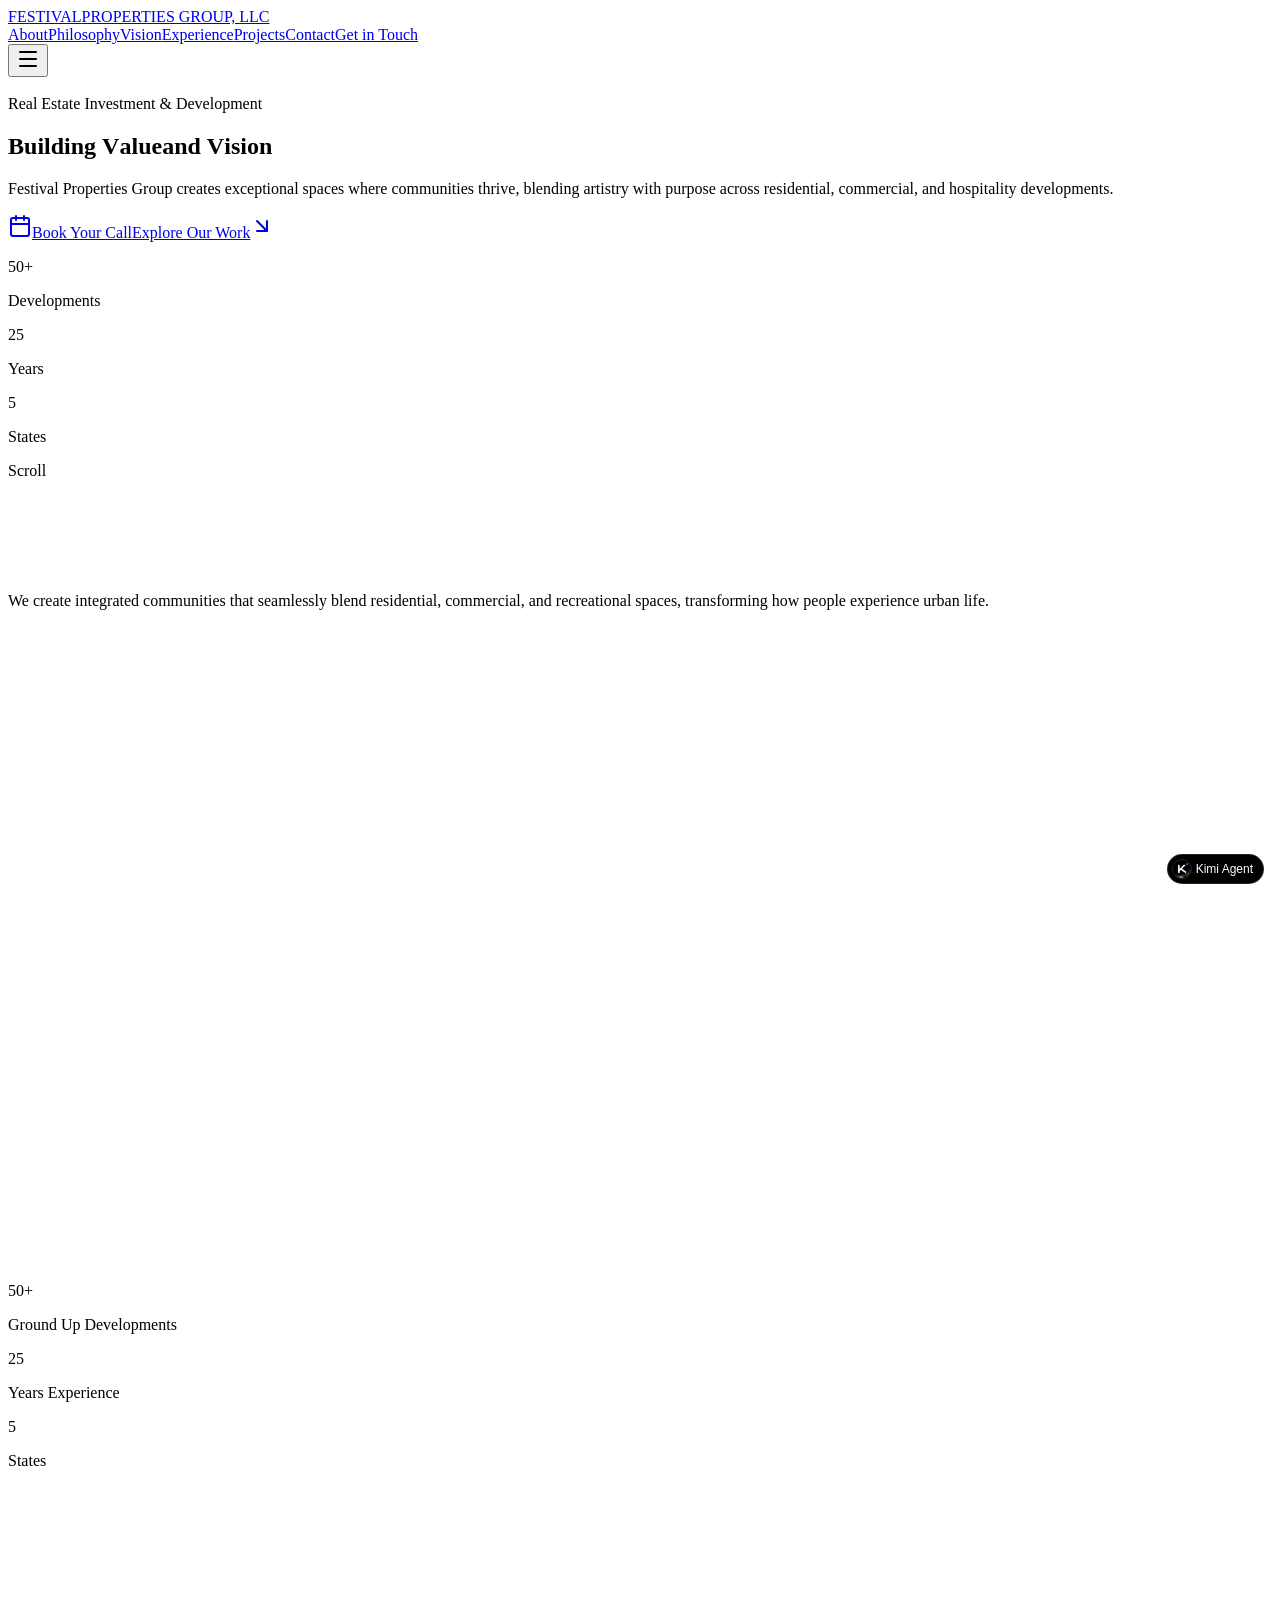
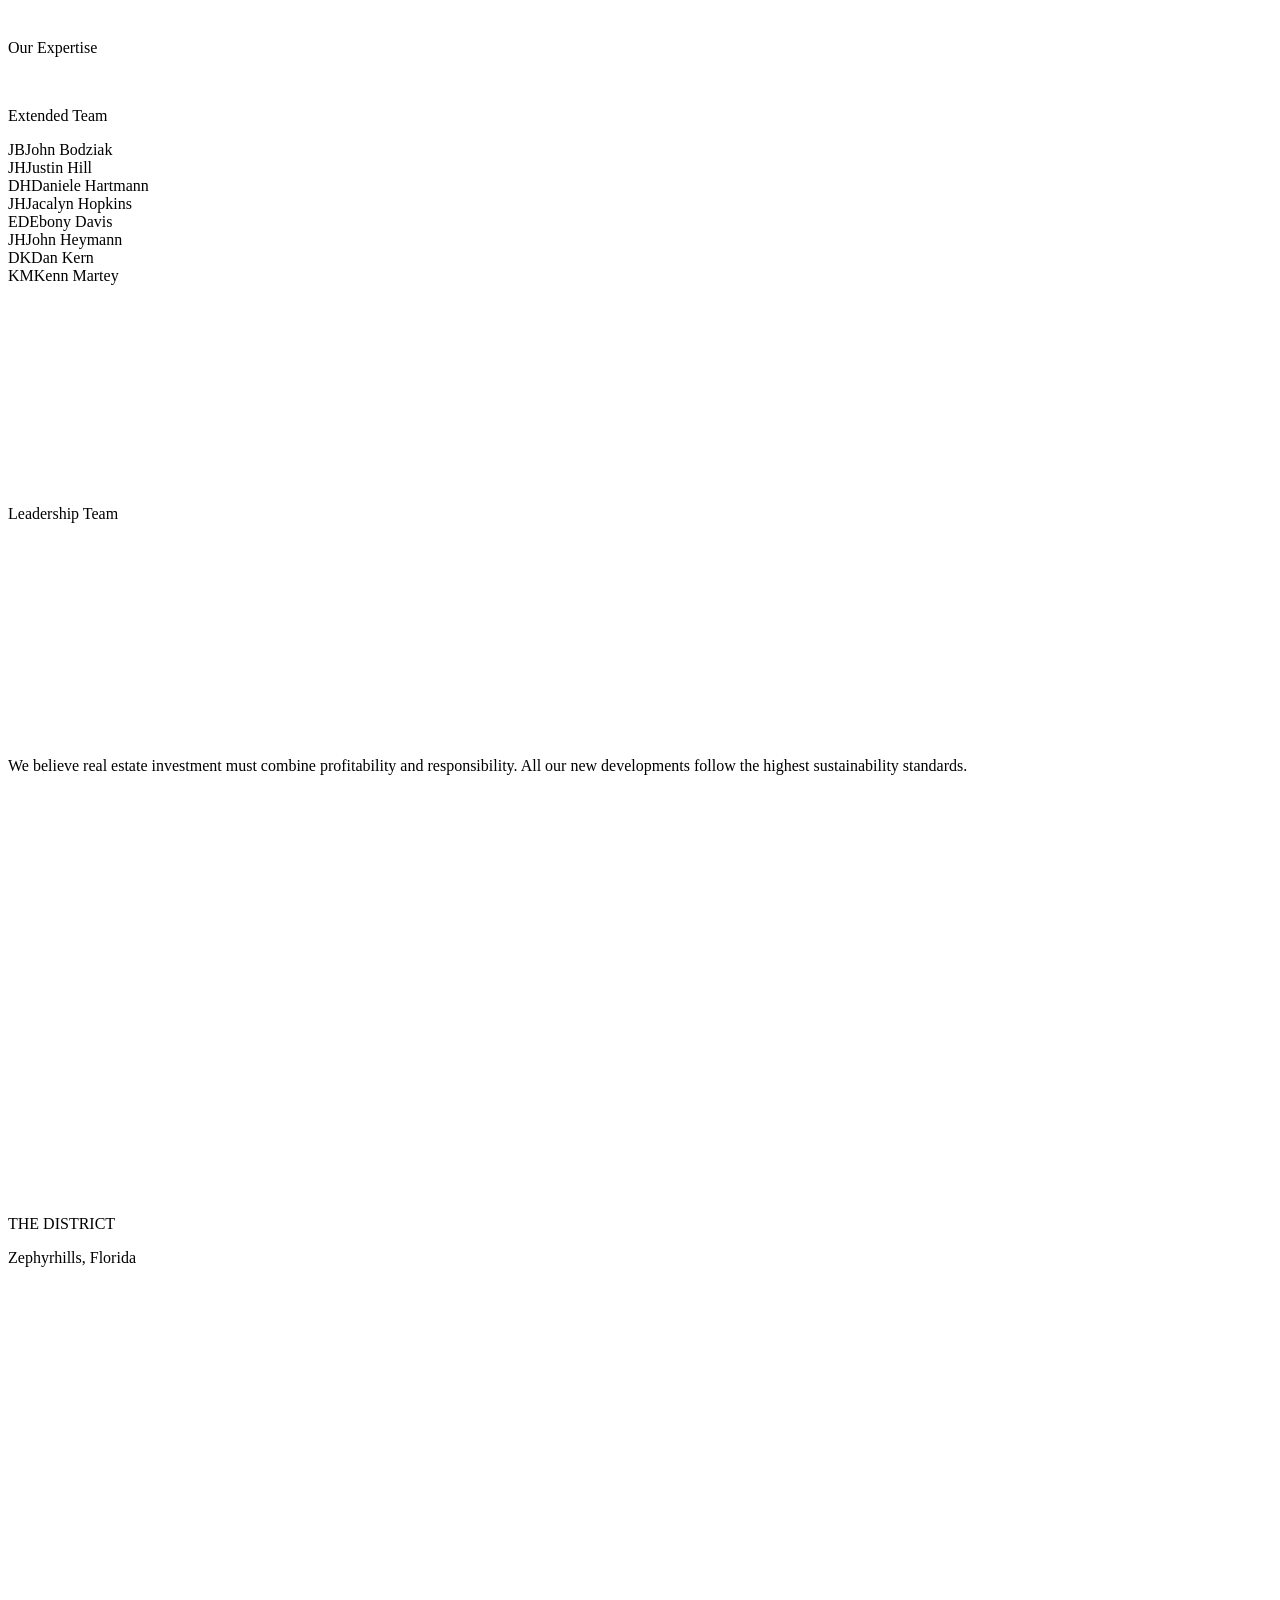
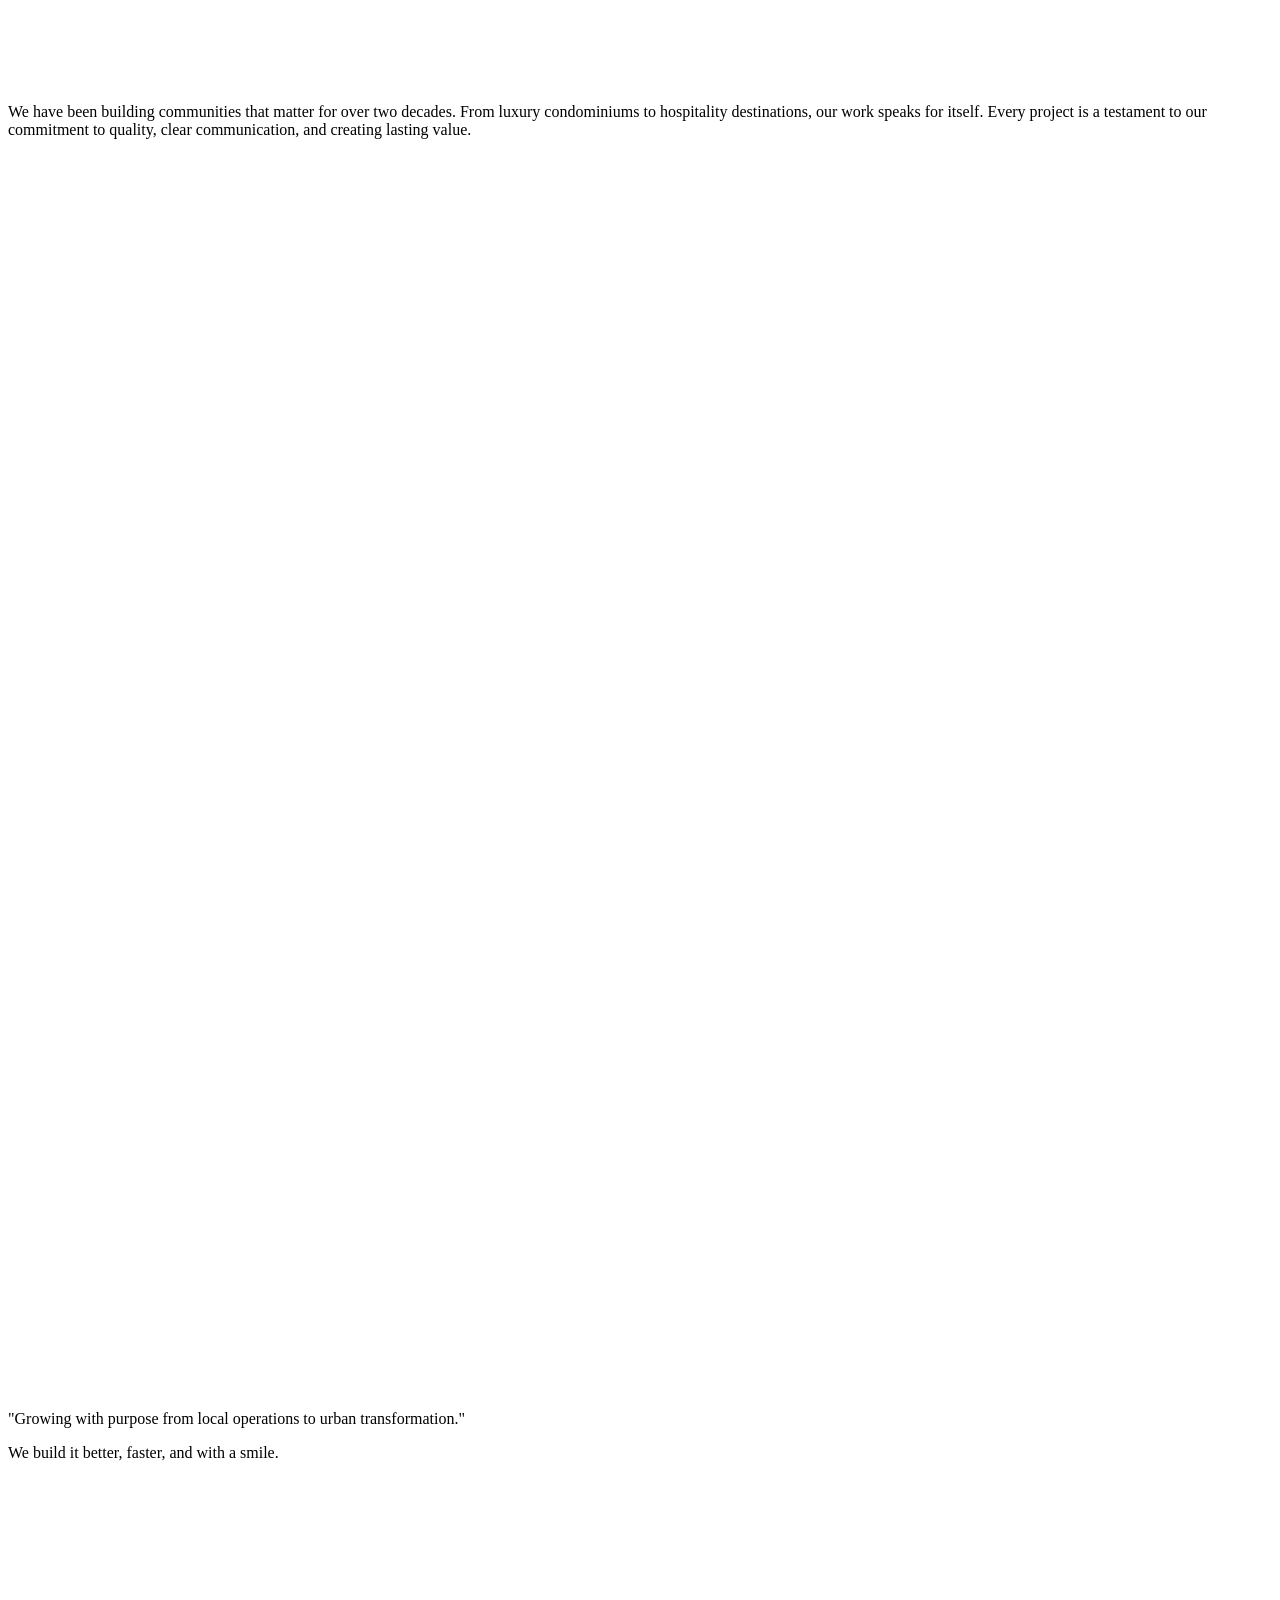
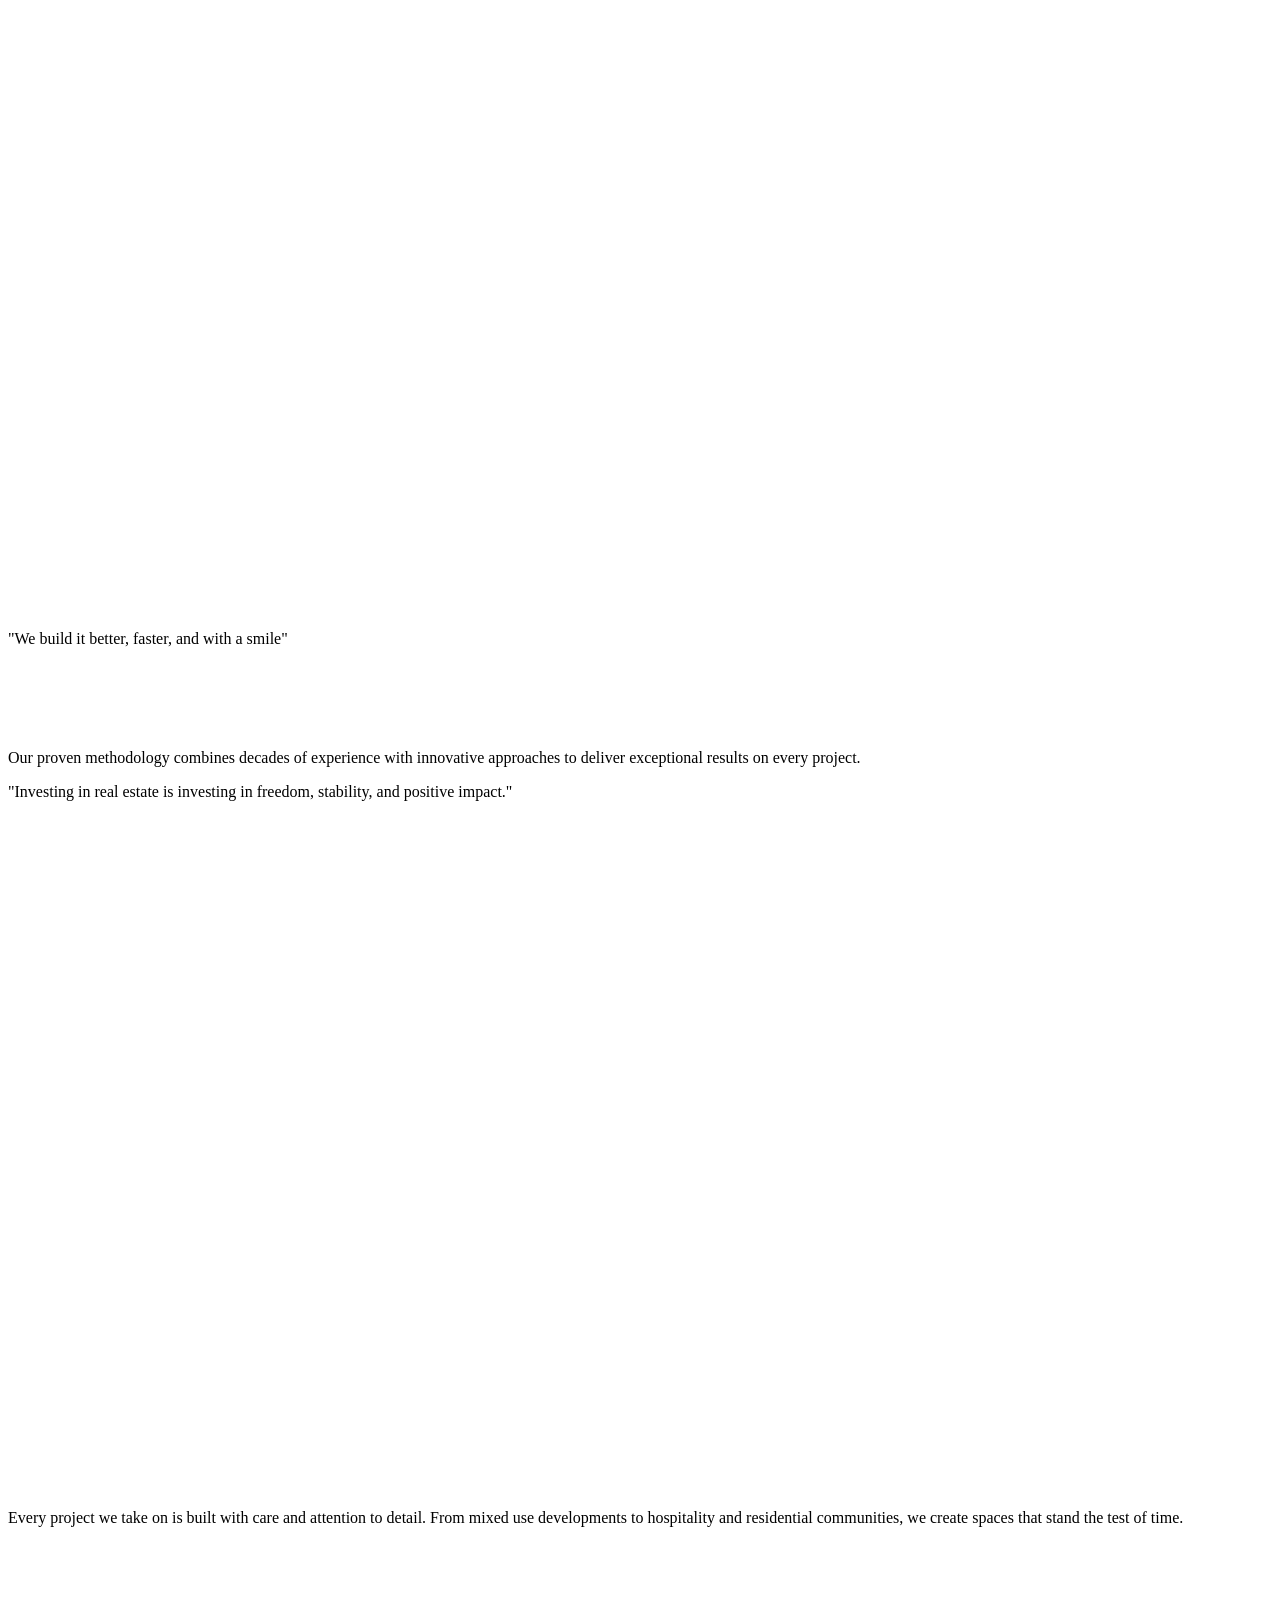
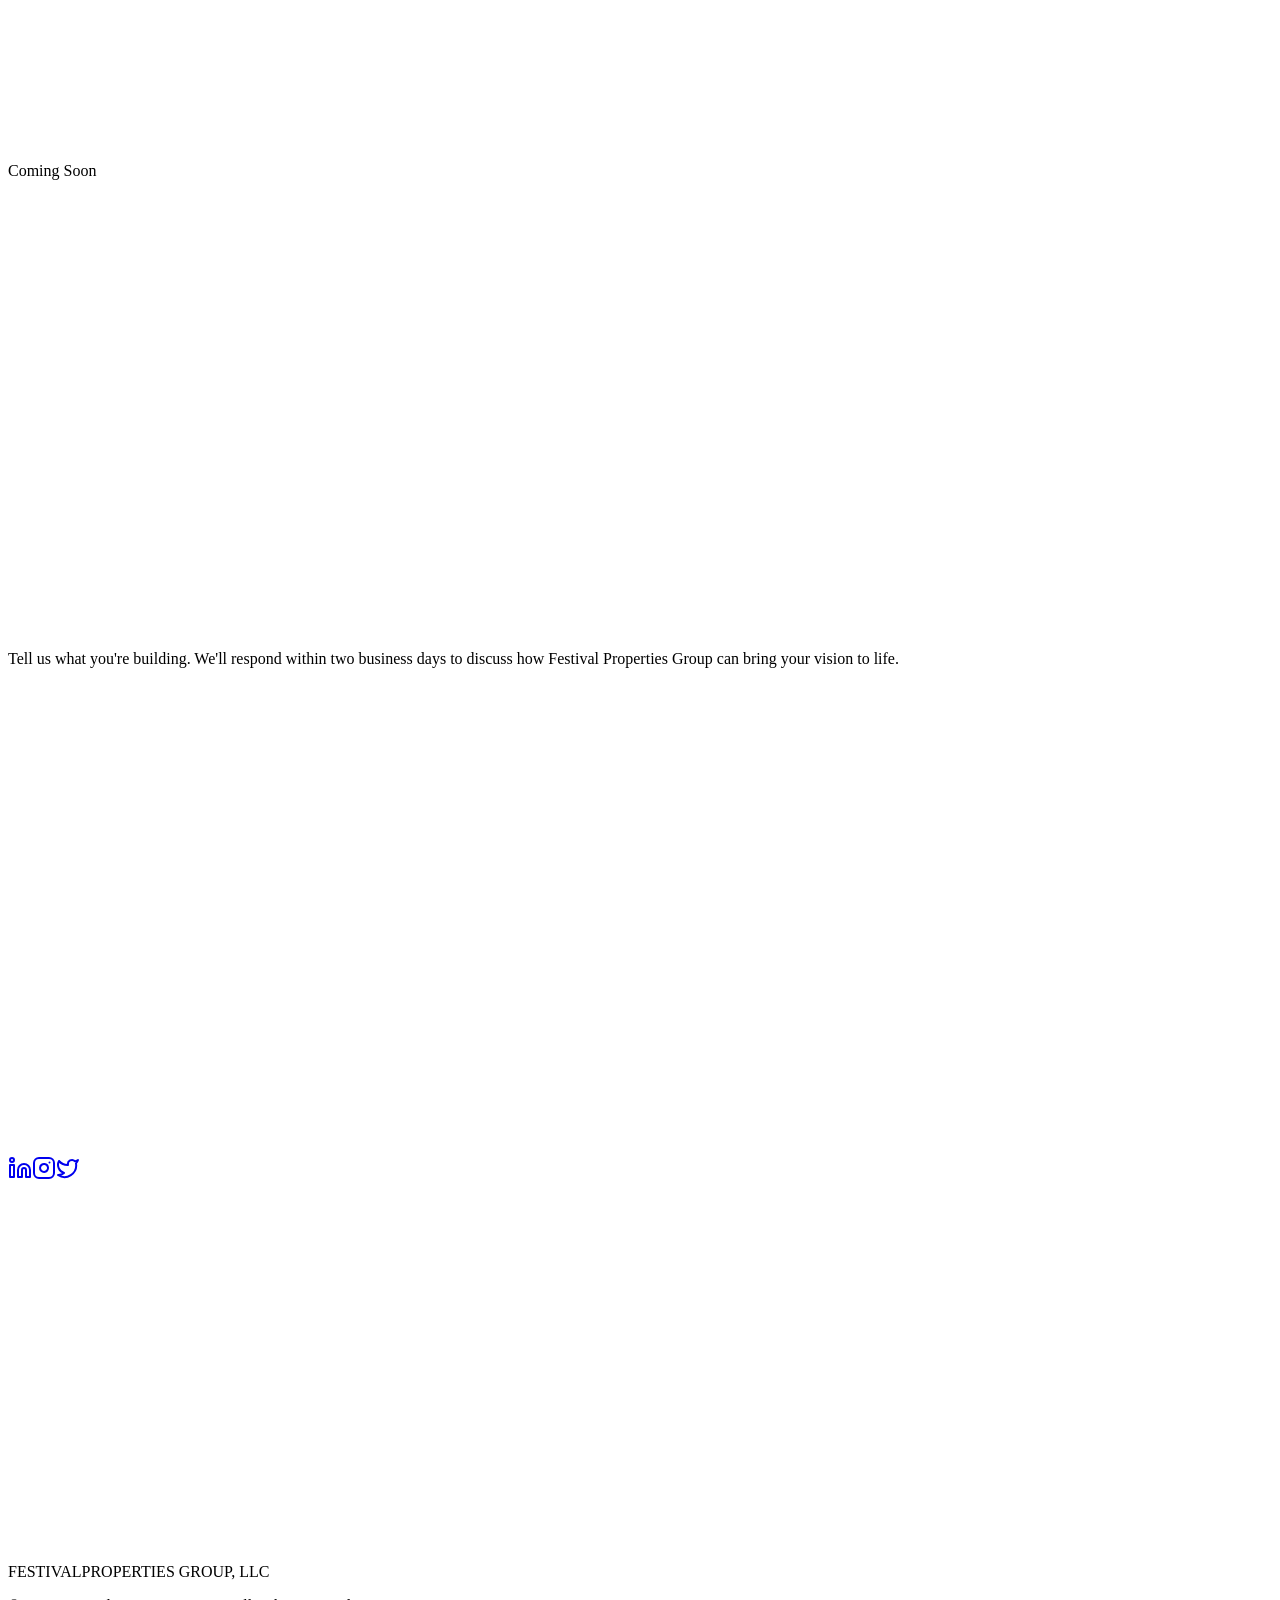
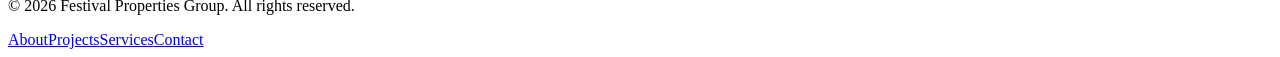
==== homepage.html @ bf55a3df "Add files via upload Homepage" ====
<!DOCTYPE html>
<html lang="en" style="scroll-behavior: smooth;"><head><meta http-equiv="Content-Type" content="text/html; charset=UTF-8">
<script>

// Import the functions you need from the SDKs you need
import { initializeApp } from "firebase/app";
import { getAnalytics } from "firebase/analytics";
// TODO: Add SDKs for Firebase products that you want to use
// https://firebase.google.com/docs/web/setup#available-libraries

// Your web app's Firebase configuration
// For Firebase JS SDK v7.20.0 and later, measurementId is optional
const firebaseConfig = {
  apiKey: "AIzaSyD0C307N8B1GkbIiDrPIkieNXEzSuPHZa4",
  authDomain: "festival-properties-group.firebaseapp.com",
  projectId: "festival-properties-group",
  storageBucket: "festival-properties-group.firebasestorage.app",
  messagingSenderId: "72308259096",
  appId: "1:72308259096:web:db45446fbe4d042f46c66d",
  measurementId: "G-PRVLP24DEF"
};

// Initialize Firebase
const app = initializeApp(firebaseConfig);
const analytics = getAnalytics(app);

</script>
<meta name="viewport" content="width=device-width, initial-scale=1.0">
<title>Festival Properties Group</title>
<script type="module" src="./homepage-files/index.js"></script>
<link rel="stylesheet" href="./homepage-files/index.css">
<script src="./homepage-files/sdk-seed.js" defer=""></script>
<script src="./homepage-files/preview-widgets.min.js" async=""></script>
    <style>
      .kimi-brand-container {
        position: fixed;
        bottom: 16px;
        right: 16px;
        display: flex;
        align-items: center;
        gap: 8px;
        z-index: 99999999;
        transition: opacity 0.3s ease;
      }

      .kimi-brand-close-icon {
        cursor: pointer;
        border-radius: 50%;
        width: 26px;
        height: 26px;
        background: rgba(69, 69, 69, 0.70);
        display: none;
        align-items: center;
        justify-content: center;
        border: 0.5px solid rgba(255, 255, 255, 0.15);
      }

      .kimi-brand-container:hover .kimi-brand-close-icon {
        display: flex;
      }

      .kimi-brand-link {
        background: #000;
        color: white;
        padding: 4px 6px 4px 4px;
        border-radius: 16px;
        font-family: Arial, sans-serif;
        font-size: 12px;
        line-height: 18px;
        cursor: pointer;
        display: flex;
        align-items: center;
        gap: 4px;
        border: 0.5px solid rgba(255, 255, 255, 0.15);
        text-decoration: none;
      }

      .kimi-brand-container:hover .kimi-brand-icon {
        width: 16px;
      }

      .kimi-brand-icon {
        width: 0;
        overflow: hidden;
        transition: width 0.3s ease;
        pointer-events: none;
      }

      .kimi-brand-avatar {
        width: 18px;
        height: 18px;
        border: 0.5px solid rgba(255, 255, 255, 0.15);
        border-radius: 50%;
      }
    </style>
  <meta id="nedeegdmhlnmboboahchfpkmdnnemapd"><meta id="dcngeagmmhegagicpcmpinaoklddcgon"></head>
  <body>
    <div id="root"><div code-path="src/App.tsx:34:5" class="relative"><div code-path="src/App.tsx:36:7" class="noise-overlay"></div><nav code-path="src/sections/Navigation.tsx:38:7" class="fixed top-0 left-0 right-0 z-[100] transition-all duration-500 bg-transparent py-6"><div code-path="src/sections/Navigation.tsx:45:9" class="px-[8vw] flex items-center justify-between"><a code-path="src/sections/Navigation.tsx:47:11" href="https://2cfznx4thvuum.ok.kimi.link/#" class="flex items-center gap-2 group"><div code-path="src/sections/Navigation.tsx:55:13" class="flex flex-col items-start"><span code-path="src/sections/Navigation.tsx:56:15" class="font-display text-[var(--cream)] text-lg tracking-wide group-hover:text-[var(--terracotta)] transition-colors">FESTIVAL</span><span code-path="src/sections/Navigation.tsx:59:15" class="font-body text-[10px] text-[var(--cream)]/60 tracking-[0.15em] group-hover:text-[var(--cream)]/80 transition-colors">PROPERTIES GROUP, LLC</span></div></a><div code-path="src/sections/Navigation.tsx:66:11" class="hidden lg:flex items-center gap-1"><a code-path="src/sections/Navigation.tsx:68:15" href="https://2cfznx4thvuum.ok.kimi.link/#about" class="px-4 py-2 font-body text-xs text-[var(--cream)]/70 hover:text-[var(--cream)] uppercase tracking-widest transition-colors">About</a><a code-path="src/sections/Navigation.tsx:68:15" href="https://2cfznx4thvuum.ok.kimi.link/#philosophy" class="px-4 py-2 font-body text-xs text-[var(--cream)]/70 hover:text-[var(--cream)] uppercase tracking-widest transition-colors">Philosophy</a><a code-path="src/sections/Navigation.tsx:68:15" href="https://2cfznx4thvuum.ok.kimi.link/#vision" class="px-4 py-2 font-body text-xs text-[var(--cream)]/70 hover:text-[var(--cream)] uppercase tracking-widest transition-colors">Vision</a><a code-path="src/sections/Navigation.tsx:68:15" href="https://2cfznx4thvuum.ok.kimi.link/#experience" class="px-4 py-2 font-body text-xs text-[var(--cream)]/70 hover:text-[var(--cream)] uppercase tracking-widest transition-colors">Experience</a><a code-path="src/sections/Navigation.tsx:68:15" href="https://2cfznx4thvuum.ok.kimi.link/#projects" class="px-4 py-2 font-body text-xs text-[var(--cream)]/70 hover:text-[var(--cream)] uppercase tracking-widest transition-colors">Projects</a><a code-path="src/sections/Navigation.tsx:68:15" href="https://2cfznx4thvuum.ok.kimi.link/#contact" class="px-4 py-2 font-body text-xs text-[var(--cream)]/70 hover:text-[var(--cream)] uppercase tracking-widest transition-colors">Contact</a><a code-path="src/sections/Navigation.tsx:77:13" href="https://2cfznx4thvuum.ok.kimi.link/#contact" class="ml-4 px-6 py-2.5 border border-[var(--terracotta)] text-[var(--terracotta)] font-body text-xs uppercase tracking-widest hover:bg-[var(--terracotta)] hover:text-[var(--cream)] transition-all">Get in Touch</a></div><button code-path="src/sections/Navigation.tsx:87:11" class="lg:hidden p-2 text-[var(--cream)]"><svg xmlns="http://www.w3.org/2000/svg" width="24" height="24" viewBox="0 0 24 24" fill="none" stroke="currentColor" stroke-width="2" stroke-linecap="round" stroke-linejoin="round" class="lucide lucide-menu w-6 h-6" aria-hidden="true" code-path="src/sections/Navigation.tsx:91:61"><path d="M4 5h16"></path><path d="M4 12h16"></path><path d="M4 19h16"></path></svg></button></div></nav><div code-path="src/sections/Navigation.tsx:97:7" class="fixed inset-0 z-[99] bg-[var(--ink)] transition-all duration-500 lg:hidden opacity-0 invisible"><div code-path="src/sections/Navigation.tsx:102:9" class="flex flex-col items-center justify-center h-full gap-8"><a code-path="src/sections/Navigation.tsx:104:13" href="https://2cfznx4thvuum.ok.kimi.link/#about" class="font-display text-3xl text-[var(--cream)] hover:text-[var(--terracotta)] transition-colors" style="transition-delay: 0ms; transform: translateY(20px); opacity: 0;">About</a><a code-path="src/sections/Navigation.tsx:104:13" href="https://2cfznx4thvuum.ok.kimi.link/#philosophy" class="font-display text-3xl text-[var(--cream)] hover:text-[var(--terracotta)] transition-colors" style="transition-delay: 0ms; transform: translateY(20px); opacity: 0;">Philosophy</a><a code-path="src/sections/Navigation.tsx:104:13" href="https://2cfznx4thvuum.ok.kimi.link/#vision" class="font-display text-3xl text-[var(--cream)] hover:text-[var(--terracotta)] transition-colors" style="transition-delay: 0ms; transform: translateY(20px); opacity: 0;">Vision</a><a code-path="src/sections/Navigation.tsx:104:13" href="https://2cfznx4thvuum.ok.kimi.link/#experience" class="font-display text-3xl text-[var(--cream)] hover:text-[var(--terracotta)] transition-colors" style="transition-delay: 0ms; transform: translateY(20px); opacity: 0;">Experience</a><a code-path="src/sections/Navigation.tsx:104:13" href="https://2cfznx4thvuum.ok.kimi.link/#projects" class="font-display text-3xl text-[var(--cream)] hover:text-[var(--terracotta)] transition-colors" style="transition-delay: 0ms; transform: translateY(20px); opacity: 0;">Projects</a><a code-path="src/sections/Navigation.tsx:104:13" href="https://2cfznx4thvuum.ok.kimi.link/#contact" class="font-display text-3xl text-[var(--cream)] hover:text-[var(--terracotta)] transition-colors" style="transition-delay: 0ms; transform: translateY(20px); opacity: 0;">Contact</a><a code-path="src/sections/Navigation.tsx:118:11" href="https://2cfznx4thvuum.ok.kimi.link/#contact" class="mt-4 px-8 py-3 border border-[var(--terracotta)] text-[var(--terracotta)] font-body text-sm uppercase tracking-widest" style="transition-delay: 0ms; transform: translateY(20px); opacity: 0;">Get in Touch</a></div></div><main code-path="src/App.tsx:42:7" class="relative"><section code-path="src/sections/Hero.tsx:91:5" class="relative w-full min-h-screen bg-[var(--ink)] overflow-hidden flex items-center"><div code-path="src/sections/Hero.tsx:96:7" class="absolute inset-0 artistic-grid"></div><div code-path="src/sections/Hero.tsx:99:7" class="absolute inset-0 pointer-events-none"><div code-path="src/sections/Hero.tsx:101:9" class="deco-circle absolute top-20 right-[15%] w-64 h-64 rounded-full border border-[var(--terracotta)]/20" style="translate: none; rotate: none; scale: none; opacity: 1; transform: translate(0px, 0px);"></div><div code-path="src/sections/Hero.tsx:102:9" class="deco-circle absolute top-28 right-[18%] w-48 h-48 rounded-full border border-[var(--gold)]/10" style="translate: none; rotate: none; scale: none; opacity: 1; transform: translate(0px, 0px);"></div><div code-path="src/sections/Hero.tsx:105:9" class="deco-line absolute top-1/3 left-0 w-[30%] h-[1px] bg-gradient-to-r from-[var(--terracotta)]/50 to-transparent origin-left" style="translate: none; rotate: none; scale: none; transform: translate(0px, 0px);"></div><div code-path="src/sections/Hero.tsx:106:9" class="deco-line absolute bottom-1/4 right-0 w-[25%] h-[1px] bg-gradient-to-l from-[var(--gold)]/40 to-transparent origin-right" style="translate: none; rotate: none; scale: none; transform: translate(0px, 0px);"></div><div code-path="src/sections/Hero.tsx:109:9" class="deco-circle absolute top-[40%] left-[10%] w-2 h-2 rounded-full bg-[var(--terracotta)]" style="translate: none; rotate: none; scale: none; opacity: 1; transform: translate(0px, 0px);"></div><div code-path="src/sections/Hero.tsx:110:9" class="deco-circle absolute bottom-[30%] right-[20%] w-3 h-3 rounded-full bg-[var(--gold)]" style="translate: none; rotate: none; scale: none; opacity: 1; transform: translate(0px, 0px);"></div><div code-path="src/sections/Hero.tsx:111:9" class="deco-circle absolute top-[60%] right-[8%] w-1.5 h-1.5 rounded-full bg-[var(--sage)]" style="translate: none; rotate: none; scale: none; opacity: 1; transform: translate(0px, 0px);"></div></div><div code-path="src/sections/Hero.tsx:115:7" class="relative z-10 w-full px-[8vw] py-32"><div code-path="src/sections/Hero.tsx:116:9" class="max-w-5xl"><div code-path="src/sections/Hero.tsx:118:11" class="artistic-badge mb-12"><span code-path="src/sections/Hero.tsx:119:13" class="w-1.5 h-1.5 rounded-full bg-[var(--terracotta)] animate-pulse"></span>Real Estate Investment &amp; Development</div><h1 code-path="src/sections/Hero.tsx:124:11" class="mb-8" style="perspective: 1000px;"><span code-path="src/sections/Hero.tsx:125:13" class="artistic-title text-[var(--cream)] block mb-2"><span code-path="src/sections/Hero.tsx:127:17" class="char inline-block" style="display: inline-block; translate: none; rotate: none; scale: none; opacity: 1; transform: translate(0px, 0px);">B</span><span code-path="src/sections/Hero.tsx:127:17" class="char inline-block" style="display: inline-block; translate: none; rotate: none; scale: none; opacity: 1; transform: translate(0px, 0px);">u</span><span code-path="src/sections/Hero.tsx:127:17" class="char inline-block" style="display: inline-block; translate: none; rotate: none; scale: none; opacity: 1; transform: translate(0px, 0px);">i</span><span code-path="src/sections/Hero.tsx:127:17" class="char inline-block" style="display: inline-block; translate: none; rotate: none; scale: none; opacity: 1; transform: translate(0px, 0px);">l</span><span code-path="src/sections/Hero.tsx:127:17" class="char inline-block" style="display: inline-block; translate: none; rotate: none; scale: none; opacity: 1; transform: translate(0px, 0px);">d</span><span code-path="src/sections/Hero.tsx:127:17" class="char inline-block" style="display: inline-block; translate: none; rotate: none; scale: none; opacity: 1; transform: translate(0px, 0px);">i</span><span code-path="src/sections/Hero.tsx:127:17" class="char inline-block" style="display: inline-block; translate: none; rotate: none; scale: none; opacity: 1; transform: translate(0px, 0px);">n</span><span code-path="src/sections/Hero.tsx:127:17" class="char inline-block" style="display: inline-block; translate: none; rotate: none; scale: none; opacity: 1; transform: translate(0px, 0px);">g</span><span code-path="src/sections/Hero.tsx:127:17" class="char inline-block" style="display: inline; translate: none; rotate: none; scale: none; opacity: 1; transform: translate(0px, 0px);">&nbsp;</span><span code-path="src/sections/Hero.tsx:127:17" class="char inline-block" style="display: inline-block; translate: none; rotate: none; scale: none; opacity: 1; transform: translate(0px, 0px);">V</span><span code-path="src/sections/Hero.tsx:127:17" class="char inline-block" style="display: inline-block; translate: none; rotate: none; scale: none; opacity: 1; transform: translate(0px, 0px);">a</span><span code-path="src/sections/Hero.tsx:127:17" class="char inline-block" style="display: inline-block; translate: none; rotate: none; scale: none; opacity: 1; transform: translate(0px, 0px);">l</span><span code-path="src/sections/Hero.tsx:127:17" class="char inline-block" style="display: inline-block; translate: none; rotate: none; scale: none; opacity: 1; transform: translate(0px, 0px);">u</span><span code-path="src/sections/Hero.tsx:127:17" class="char inline-block" style="display: inline-block; translate: none; rotate: none; scale: none; opacity: 1; transform: translate(0px, 0px);">e</span></span><span code-path="src/sections/Hero.tsx:132:13" class="artistic-title text-gradient block"><span code-path="src/sections/Hero.tsx:134:17" class="char inline-block" style="display: inline-block; translate: none; rotate: none; scale: none; opacity: 1; transform: translate(0px, 0px);">a</span><span code-path="src/sections/Hero.tsx:134:17" class="char inline-block" style="display: inline-block; translate: none; rotate: none; scale: none; opacity: 1; transform: translate(0px, 0px);">n</span><span code-path="src/sections/Hero.tsx:134:17" class="char inline-block" style="display: inline-block; translate: none; rotate: none; scale: none; opacity: 1; transform: translate(0px, 0px);">d</span><span code-path="src/sections/Hero.tsx:134:17" class="char inline-block" style="display: inline; translate: none; rotate: none; scale: none; opacity: 1; transform: translate(0px, 0px);">&nbsp;</span><span code-path="src/sections/Hero.tsx:134:17" class="char inline-block" style="display: inline-block; translate: none; rotate: none; scale: none; opacity: 1; transform: translate(0px, 0px);">V</span><span code-path="src/sections/Hero.tsx:134:17" class="char inline-block" style="display: inline-block; translate: none; rotate: none; scale: none; opacity: 1; transform: translate(0px, 0px);">i</span><span code-path="src/sections/Hero.tsx:134:17" class="char inline-block" style="display: inline-block; translate: none; rotate: none; scale: none; opacity: 1; transform: translate(0px, 0px);">s</span><span code-path="src/sections/Hero.tsx:134:17" class="char inline-block" style="display: inline-block; translate: none; rotate: none; scale: none; opacity: 1; transform: translate(0px, 0px);">i</span><span code-path="src/sections/Hero.tsx:134:17" class="char inline-block" style="display: inline-block; translate: none; rotate: none; scale: none; opacity: 1; transform: translate(0px, 0px);">o</span><span code-path="src/sections/Hero.tsx:134:17" class="char inline-block" style="display: inline-block; translate: none; rotate: none; scale: none; opacity: 1; transform: translate(0px, 0px);">n</span></span></h1><p code-path="src/sections/Hero.tsx:142:11" class="font-body text-[var(--cream)]/70 text-lg md:text-xl max-w-xl leading-relaxed mb-12" style="translate: none; rotate: none; scale: none; opacity: 1; transform: translate(0px, 0px);">Festival Properties Group creates exceptional spaces where communities thrive, blending artistry with purpose across residential, commercial, and hospitality developments.</p><div code-path="src/sections/Hero.tsx:152:11" class="flex flex-wrap items-center gap-6"><a code-path="src/sections/Hero.tsx:153:13" href="https://calendar.app.google/RhA1f2jJzNL6pux87" target="_blank" rel="noopener noreferrer" class="btn-artistic group"><span code-path="src/sections/Hero.tsx:159:15" class="flex items-center gap-3"><svg xmlns="http://www.w3.org/2000/svg" width="24" height="24" viewBox="0 0 24 24" fill="none" stroke="currentColor" stroke-width="2" stroke-linecap="round" stroke-linejoin="round" class="lucide lucide-calendar w-4 h-4" aria-hidden="true" code-path="src/sections/Hero.tsx:160:17"><path d="M8 2v4"></path><path d="M16 2v4"></path><rect width="18" height="18" x="3" y="4" rx="2"></rect><path d="M3 10h18"></path></svg>Book Your Call</span></a><a code-path="src/sections/Hero.tsx:164:13" href="https://2cfznx4thvuum.ok.kimi.link/#philosophy" class="text-[var(--cream)]/60 text-sm tracking-widest uppercase hover:text-[var(--terracotta)] transition-colors flex items-center gap-2 group">Explore Our Work<svg xmlns="http://www.w3.org/2000/svg" width="24" height="24" viewBox="0 0 24 24" fill="none" stroke="currentColor" stroke-width="2" stroke-linecap="round" stroke-linejoin="round" class="lucide lucide-arrow-down-right w-4 h-4 group-hover:translate-x-1 group-hover:translate-y-1 transition-transform" aria-hidden="true" code-path="src/sections/Hero.tsx:166:15"><path d="m7 7 10 10"></path><path d="M17 7v10H7"></path></svg></a></div></div><div code-path="src/sections/Hero.tsx:172:9" class="absolute right-[8vw] top-1/2 -translate-y-1/2 hidden lg:block"><div code-path="src/sections/Hero.tsx:173:11" class="space-y-8"><div code-path="src/sections/Hero.tsx:179:15" class="text-right"><p code-path="src/sections/Hero.tsx:180:17" class="font-display text-4xl text-[var(--terracotta)]">50+</p><p code-path="src/sections/Hero.tsx:181:17" class="font-body text-xs text-[var(--cream)]/40 tracking-widest uppercase">Developments</p></div><div code-path="src/sections/Hero.tsx:179:15" class="text-right"><p code-path="src/sections/Hero.tsx:180:17" class="font-display text-4xl text-[var(--terracotta)]">25</p><p code-path="src/sections/Hero.tsx:181:17" class="font-body text-xs text-[var(--cream)]/40 tracking-widest uppercase">Years</p></div><div code-path="src/sections/Hero.tsx:179:15" class="text-right"><p code-path="src/sections/Hero.tsx:180:17" class="font-display text-4xl text-[var(--terracotta)]">5</p><p code-path="src/sections/Hero.tsx:181:17" class="font-body text-xs text-[var(--cream)]/40 tracking-widest uppercase">States</p></div></div></div></div><div code-path="src/sections/Hero.tsx:189:7" class="absolute bottom-12 left-1/2 -translate-x-1/2 flex flex-col items-center gap-4"><span code-path="src/sections/Hero.tsx:190:9" class="text-[var(--cream)]/30 text-xs tracking-[0.3em] uppercase">Scroll</span><div code-path="src/sections/Hero.tsx:191:9" class="w-[1px] h-16 bg-gradient-to-b from-[var(--terracotta)] to-transparent"></div></div></section><section code-path="src/sections/LiveWorkPlay.tsx:112:5" id="philosophy" class="relative w-full min-h-screen bg-[var(--ink)] py-32 overflow-hidden"><div code-path="src/sections/LiveWorkPlay.tsx:118:7" class="absolute inset-0 artistic-grid"></div><div code-path="src/sections/LiveWorkPlay.tsx:121:7" class="absolute -left-32 top-1/4 w-64 h-64 rounded-full border border-[var(--terracotta)]/10"></div><div code-path="src/sections/LiveWorkPlay.tsx:123:7" class="relative z-10 px-[8vw]"><div code-path="src/sections/LiveWorkPlay.tsx:125:9" class="mb-20"><div code-path="src/sections/LiveWorkPlay.tsx:126:11" class="artistic-badge mb-8" style="translate: none; rotate: none; scale: none; opacity: 0; transform: translate(0px, 20px);"><span code-path="src/sections/LiveWorkPlay.tsx:127:13" class="w-1.5 h-1.5 rounded-full bg-[var(--terracotta)]"></span>Our Philosophy</div><div code-path="src/sections/LiveWorkPlay.tsx:131:11" class="flex flex-col lg:flex-row lg:items-end lg:justify-between gap-8"><h2 code-path="src/sections/LiveWorkPlay.tsx:132:13" class="artistic-title text-[var(--cream)]" style="translate: none; rotate: none; scale: none; opacity: 0; transform: translate(0px, 60px);">Where People<br code-path="src/sections/LiveWorkPlay.tsx:133:27"><span code-path="src/sections/LiveWorkPlay.tsx:134:15" class="text-gradient">Live, Work and Play</span></h2><p code-path="src/sections/LiveWorkPlay.tsx:137:13" class="font-body text-[var(--cream)]/60 max-w-md leading-relaxed lg:text-right">We create integrated communities that seamlessly blend residential, commercial, and recreational spaces, transforming how people experience urban life.</p></div></div><div code-path="src/sections/LiveWorkPlay.tsx:145:9" class="grid lg:grid-cols-2 gap-16 items-center"><div code-path="src/sections/LiveWorkPlay.tsx:147:11" class="space-y-6"><div code-path="src/sections/LiveWorkPlay.tsx:151:17" class="pillar-card group glass-card p-8 hover:border-[var(--terracotta)]/30 transition-all duration-500" style="translate: none; rotate: none; scale: none; opacity: 0; transform: translate(0px, 80px);"><div code-path="src/sections/LiveWorkPlay.tsx:155:19" class="flex items-start gap-6"><div code-path="src/sections/LiveWorkPlay.tsx:157:21" class="w-14 h-14 border border-[var(--terracotta)]/30 flex items-center justify-center flex-shrink-0 group-hover:bg-[var(--terracotta)]/10 transition-colors"><svg xmlns="http://www.w3.org/2000/svg" width="24" height="24" viewBox="0 0 24 24" fill="none" stroke="currentColor" stroke-width="2" stroke-linecap="round" stroke-linejoin="round" class="lucide lucide-house w-6 h-6 text-[var(--terracotta)]" aria-hidden="true" code-path="src/sections/LiveWorkPlay.tsx:158:23"><path d="M15 21v-8a1 1 0 0 0-1-1h-4a1 1 0 0 0-1 1v8"></path><path d="M3 10a2 2 0 0 1 .709-1.528l7-6a2 2 0 0 1 2.582 0l7 6A2 2 0 0 1 21 10v9a2 2 0 0 1-2 2H5a2 2 0 0 1-2-2z"></path></svg></div><div code-path="src/sections/LiveWorkPlay.tsx:162:21" class="flex-1"><div code-path="src/sections/LiveWorkPlay.tsx:163:23" class="flex items-baseline gap-4 mb-3"><h3 code-path="src/sections/LiveWorkPlay.tsx:164:25" class="font-display text-3xl text-[var(--cream)]">Live</h3><span code-path="src/sections/LiveWorkPlay.tsx:165:25" class="font-body text-xs text-[var(--terracotta)] tracking-widest uppercase">Modern Residences</span></div><p code-path="src/sections/LiveWorkPlay.tsx:169:23" class="font-body text-[var(--cream)]/60 text-sm leading-relaxed mb-4">Thoughtfully designed homes that prioritize comfort, sustainability, and community connection.</p><div code-path="src/sections/LiveWorkPlay.tsx:172:23" class="flex flex-wrap gap-2"><span code-path="src/sections/LiveWorkPlay.tsx:174:27" class="px-3 py-1 text-xs text-[var(--cream)]/50 border border-[var(--cream)]/10">Smart home technology</span><span code-path="src/sections/LiveWorkPlay.tsx:174:27" class="px-3 py-1 text-xs text-[var(--cream)]/50 border border-[var(--cream)]/10">Energy-efficient design</span><span code-path="src/sections/LiveWorkPlay.tsx:174:27" class="px-3 py-1 text-xs text-[var(--cream)]/50 border border-[var(--cream)]/10">Community spaces</span></div></div></div></div><div code-path="src/sections/LiveWorkPlay.tsx:151:17" class="pillar-card group glass-card p-8 hover:border-[var(--terracotta)]/30 transition-all duration-500" style="translate: none; rotate: none; scale: none; opacity: 0; transform: translate(0px, 80px);"><div code-path="src/sections/LiveWorkPlay.tsx:155:19" class="flex items-start gap-6"><div code-path="src/sections/LiveWorkPlay.tsx:157:21" class="w-14 h-14 border border-[var(--terracotta)]/30 flex items-center justify-center flex-shrink-0 group-hover:bg-[var(--terracotta)]/10 transition-colors"><svg xmlns="http://www.w3.org/2000/svg" width="24" height="24" viewBox="0 0 24 24" fill="none" stroke="currentColor" stroke-width="2" stroke-linecap="round" stroke-linejoin="round" class="lucide lucide-briefcase w-6 h-6 text-[var(--terracotta)]" aria-hidden="true" code-path="src/sections/LiveWorkPlay.tsx:158:23"><path d="M16 20V4a2 2 0 0 0-2-2h-4a2 2 0 0 0-2 2v16"></path><rect width="20" height="14" x="2" y="6" rx="2"></rect></svg></div><div code-path="src/sections/LiveWorkPlay.tsx:162:21" class="flex-1"><div code-path="src/sections/LiveWorkPlay.tsx:163:23" class="flex items-baseline gap-4 mb-3"><h3 code-path="src/sections/LiveWorkPlay.tsx:164:25" class="font-display text-3xl text-[var(--cream)]">Work</h3><span code-path="src/sections/LiveWorkPlay.tsx:165:25" class="font-body text-xs text-[var(--terracotta)] tracking-widest uppercase">Productive Spaces</span></div><p code-path="src/sections/LiveWorkPlay.tsx:169:23" class="font-body text-[var(--cream)]/60 text-sm leading-relaxed mb-4">Flexible office environments and co-working spaces that inspire innovation.</p><div code-path="src/sections/LiveWorkPlay.tsx:172:23" class="flex flex-wrap gap-2"><span code-path="src/sections/LiveWorkPlay.tsx:174:27" class="px-3 py-1 text-xs text-[var(--cream)]/50 border border-[var(--cream)]/10">High-speed connectivity</span><span code-path="src/sections/LiveWorkPlay.tsx:174:27" class="px-3 py-1 text-xs text-[var(--cream)]/50 border border-[var(--cream)]/10">Meeting facilities</span><span code-path="src/sections/LiveWorkPlay.tsx:174:27" class="px-3 py-1 text-xs text-[var(--cream)]/50 border border-[var(--cream)]/10">Flexible leases</span></div></div></div></div><div code-path="src/sections/LiveWorkPlay.tsx:151:17" class="pillar-card group glass-card p-8 hover:border-[var(--terracotta)]/30 transition-all duration-500" style="translate: none; rotate: none; scale: none; opacity: 0; transform: translate(0px, 80px);"><div code-path="src/sections/LiveWorkPlay.tsx:155:19" class="flex items-start gap-6"><div code-path="src/sections/LiveWorkPlay.tsx:157:21" class="w-14 h-14 border border-[var(--terracotta)]/30 flex items-center justify-center flex-shrink-0 group-hover:bg-[var(--terracotta)]/10 transition-colors"><svg xmlns="http://www.w3.org/2000/svg" width="24" height="24" viewBox="0 0 24 24" fill="none" stroke="currentColor" stroke-width="2" stroke-linecap="round" stroke-linejoin="round" class="lucide lucide-utensils-crossed w-6 h-6 text-[var(--terracotta)]" aria-hidden="true" code-path="src/sections/LiveWorkPlay.tsx:158:23"><path d="m16 2-2.3 2.3a3 3 0 0 0 0 4.2l1.8 1.8a3 3 0 0 0 4.2 0L22 8"></path><path d="M15 15 3.3 3.3a4.2 4.2 0 0 0 0 6l7.3 7.3c.7.7 2 .7 2.8 0L15 15Zm0 0 7 7"></path><path d="m2.1 21.8 6.4-6.3"></path><path d="m19 5-7 7"></path></svg></div><div code-path="src/sections/LiveWorkPlay.tsx:162:21" class="flex-1"><div code-path="src/sections/LiveWorkPlay.tsx:163:23" class="flex items-baseline gap-4 mb-3"><h3 code-path="src/sections/LiveWorkPlay.tsx:164:25" class="font-display text-3xl text-[var(--cream)]">Play</h3><span code-path="src/sections/LiveWorkPlay.tsx:165:25" class="font-body text-xs text-[var(--terracotta)] tracking-widest uppercase">Vibrant Lifestyle</span></div><p code-path="src/sections/LiveWorkPlay.tsx:169:23" class="font-body text-[var(--cream)]/60 text-sm leading-relaxed mb-4">Retail, dining, and entertainment destinations that bring people together.</p><div code-path="src/sections/LiveWorkPlay.tsx:172:23" class="flex flex-wrap gap-2"><span code-path="src/sections/LiveWorkPlay.tsx:174:27" class="px-3 py-1 text-xs text-[var(--cream)]/50 border border-[var(--cream)]/10">Retail boutiques</span><span code-path="src/sections/LiveWorkPlay.tsx:174:27" class="px-3 py-1 text-xs text-[var(--cream)]/50 border border-[var(--cream)]/10">Farm-to-table dining</span><span code-path="src/sections/LiveWorkPlay.tsx:174:27" class="px-3 py-1 text-xs text-[var(--cream)]/50 border border-[var(--cream)]/10">Entertainment venues</span></div></div></div></div></div><div code-path="src/sections/LiveWorkPlay.tsx:190:11" class="relative" style="clip-path: polygon(0px 0px, 0px 0px, 0px 100%, 0px 100%);"><div code-path="src/sections/LiveWorkPlay.tsx:191:13" class="aspect-[4/5] relative overflow-hidden"><img code-path="src/sections/LiveWorkPlay.tsx:192:15" alt="The District II" class="w-full h-full object-cover" src="./homepage-files/project-townhomes.jpg"><div code-path="src/sections/LiveWorkPlay.tsx:198:15" class="absolute inset-0 bg-gradient-to-t from-[var(--ink)] via-transparent to-transparent"></div></div><div code-path="src/sections/LiveWorkPlay.tsx:202:13" class="absolute bottom-8 left-8 right-8"><div code-path="src/sections/LiveWorkPlay.tsx:203:15" class="glass-card p-6"><p code-path="src/sections/LiveWorkPlay.tsx:204:17" class="font-body text-xs text-[var(--terracotta)] tracking-widest uppercase mb-2">Featured Development</p><p code-path="src/sections/LiveWorkPlay.tsx:207:17" class="font-display text-2xl text-[var(--cream)]">THE DISTRICT</p><p code-path="src/sections/LiveWorkPlay.tsx:208:17" class="font-body text-sm text-[var(--cream)]/50 mt-1">Zephyrhills, Florida</p></div></div><div code-path="src/sections/LiveWorkPlay.tsx:213:13" class="absolute -top-4 -right-4 w-24 h-24 border-t border-r border-[var(--terracotta)]/30"></div><div code-path="src/sections/LiveWorkPlay.tsx:214:13" class="absolute -bottom-4 -left-4 w-24 h-24 border-b border-l border-[var(--gold)]/30"></div></div></div><div code-path="src/sections/LiveWorkPlay.tsx:219:9" class="mt-24 grid grid-cols-3 gap-8 border-t border-[var(--cream)]/10 pt-12"><div code-path="src/sections/LiveWorkPlay.tsx:225:13" class="text-center"><p code-path="src/sections/LiveWorkPlay.tsx:226:15" class="font-display text-5xl text-gradient mb-2">50+</p><p code-path="src/sections/LiveWorkPlay.tsx:227:15" class="font-body text-xs text-[var(--cream)]/40 tracking-widest uppercase">Ground Up Developments</p></div><div code-path="src/sections/LiveWorkPlay.tsx:225:13" class="text-center"><p code-path="src/sections/LiveWorkPlay.tsx:226:15" class="font-display text-5xl text-gradient mb-2">25</p><p code-path="src/sections/LiveWorkPlay.tsx:227:15" class="font-body text-xs text-[var(--cream)]/40 tracking-widest uppercase">Years Experience</p></div><div code-path="src/sections/LiveWorkPlay.tsx:225:13" class="text-center"><p code-path="src/sections/LiveWorkPlay.tsx:226:15" class="font-display text-5xl text-gradient mb-2">5</p><p code-path="src/sections/LiveWorkPlay.tsx:227:15" class="font-body text-xs text-[var(--cream)]/40 tracking-widest uppercase">States</p></div></div></div></section><section code-path="src/sections/WhoWeAre.tsx:138:5" id="about" class="relative w-full min-h-screen bg-[var(--ink-light)] py-32 overflow-hidden"><div code-path="src/sections/WhoWeAre.tsx:144:7" class="absolute top-0 right-0 w-1/3 h-full bg-gradient-to-l from-[var(--terracotta)]/5 to-transparent"></div><div code-path="src/sections/WhoWeAre.tsx:145:7" class="absolute bottom-20 left-20 w-32 h-32 rounded-full border border-[var(--gold)]/10"></div><div code-path="src/sections/WhoWeAre.tsx:147:7" class="relative z-10 px-[8vw]"><div code-path="src/sections/WhoWeAre.tsx:148:9" class="grid lg:grid-cols-2 gap-20"><div code-path="src/sections/WhoWeAre.tsx:150:11"><div code-path="src/sections/WhoWeAre.tsx:151:13" class="artistic-badge mb-8" style="translate: none; rotate: none; scale: none; opacity: 0; transform: translate(0px, 20px);"><span code-path="src/sections/WhoWeAre.tsx:152:15" class="w-1.5 h-1.5 rounded-full bg-[var(--terracotta)]"></span>About Us</div><h2 code-path="src/sections/WhoWeAre.tsx:156:13" class="artistic-title text-[var(--cream)] mb-8" style="translate: none; rotate: none; scale: none; opacity: 0; transform: translate(0px, 50px);">Who We <span code-path="src/sections/WhoWeAre.tsx:157:22" class="text-gradient">Are</span></h2><div code-path="src/sections/WhoWeAre.tsx:160:13" class="artistic-line w-32 mb-8"></div><p code-path="src/sections/WhoWeAre.tsx:162:13" class="body-text font-body text-[var(--cream)]/80 text-lg leading-relaxed mb-6" style="translate: none; rotate: none; scale: none; opacity: 0; transform: translate(0px, 30px);"><span code-path="src/sections/WhoWeAre.tsx:163:15" class="text-[var(--terracotta)] font-medium">Festival Properties Group</span> is a U.S. based real estate investment and development firm with <span code-path="src/sections/WhoWeAre.tsx:165:15" class="text-[var(--gold)]">25 years</span> of experience in ground up developments.</p><p code-path="src/sections/WhoWeAre.tsx:168:13" class="body-text font-body text-[var(--cream)]/60 leading-relaxed mb-8" style="translate: none; rotate: none; scale: none; opacity: 0; transform: translate(0px, 30px);">We specialize in development communities, multifamily projects, property management, and hospitality, leveraging the latest technology and sustainable practices to create lasting value.</p><div code-path="src/sections/WhoWeAre.tsx:175:13" class="mb-12"><p code-path="src/sections/WhoWeAre.tsx:176:15" class="font-body text-xs text-[var(--cream)]/40 tracking-widest uppercase mb-4">Our Expertise</p><div code-path="src/sections/WhoWeAre.tsx:179:15" class="flex flex-wrap gap-3"><span code-path="src/sections/WhoWeAre.tsx:181:19" class="service-tag px-4 py-2 border border-[var(--cream)]/20 text-[var(--cream)]/70 text-sm hover:border-[var(--terracotta)]/50 hover:text-[var(--terracotta)] transition-colors cursor-default" style="translate: none; rotate: none; scale: none; opacity: 0; transform: translate(0px, 20px);">Development Communities</span><span code-path="src/sections/WhoWeAre.tsx:181:19" class="service-tag px-4 py-2 border border-[var(--cream)]/20 text-[var(--cream)]/70 text-sm hover:border-[var(--terracotta)]/50 hover:text-[var(--terracotta)] transition-colors cursor-default" style="translate: none; rotate: none; scale: none; opacity: 0; transform: translate(0px, 20px);">Multifamily Projects</span><span code-path="src/sections/WhoWeAre.tsx:181:19" class="service-tag px-4 py-2 border border-[var(--cream)]/20 text-[var(--cream)]/70 text-sm hover:border-[var(--terracotta)]/50 hover:text-[var(--terracotta)] transition-colors cursor-default" style="translate: none; rotate: none; scale: none; opacity: 0; transform: translate(0px, 20px);">Property Management</span><span code-path="src/sections/WhoWeAre.tsx:181:19" class="service-tag px-4 py-2 border border-[var(--cream)]/20 text-[var(--cream)]/70 text-sm hover:border-[var(--terracotta)]/50 hover:text-[var(--terracotta)] transition-colors cursor-default" style="translate: none; rotate: none; scale: none; opacity: 0; transform: translate(0px, 20px);">Hospitality</span></div></div><div code-path="src/sections/WhoWeAre.tsx:192:13" class="border-t border-[var(--cream)]/10 pt-6"><p code-path="src/sections/WhoWeAre.tsx:193:15" class="font-body text-xs text-[var(--cream)]/40 tracking-widest uppercase mb-4">Extended Team</p><div code-path="src/sections/WhoWeAre.tsx:196:15" class="grid grid-cols-4 gap-3"><div code-path="src/sections/WhoWeAre.tsx:198:19" class="team-member group aspect-square glass-card flex items-center justify-center hover:border-[var(--terracotta)]/30 transition-all cursor-pointer relative"><span code-path="src/sections/WhoWeAre.tsx:202:21" class="font-display text-xl text-[var(--cream)]/30 group-hover:text-[var(--terracotta)] transition-colors absolute inset-0 flex items-center justify-center">JB</span><span code-path="src/sections/WhoWeAre.tsx:205:21" class="font-body text-[9px] text-[var(--cream)]/50 text-center px-1 opacity-0 group-hover:opacity-100 transition-opacity absolute bottom-2 left-0 right-0">John Bodziak</span></div><div code-path="src/sections/WhoWeAre.tsx:198:19" class="team-member group aspect-square glass-card flex items-center justify-center hover:border-[var(--terracotta)]/30 transition-all cursor-pointer relative"><span code-path="src/sections/WhoWeAre.tsx:202:21" class="font-display text-xl text-[var(--cream)]/30 group-hover:text-[var(--terracotta)] transition-colors absolute inset-0 flex items-center justify-center">JH</span><span code-path="src/sections/WhoWeAre.tsx:205:21" class="font-body text-[9px] text-[var(--cream)]/50 text-center px-1 opacity-0 group-hover:opacity-100 transition-opacity absolute bottom-2 left-0 right-0">Justin Hill</span></div><div code-path="src/sections/WhoWeAre.tsx:198:19" class="team-member group aspect-square glass-card flex items-center justify-center hover:border-[var(--terracotta)]/30 transition-all cursor-pointer relative"><span code-path="src/sections/WhoWeAre.tsx:202:21" class="font-display text-xl text-[var(--cream)]/30 group-hover:text-[var(--terracotta)] transition-colors absolute inset-0 flex items-center justify-center">DH</span><span code-path="src/sections/WhoWeAre.tsx:205:21" class="font-body text-[9px] text-[var(--cream)]/50 text-center px-1 opacity-0 group-hover:opacity-100 transition-opacity absolute bottom-2 left-0 right-0">Daniele Hartmann</span></div><div code-path="src/sections/WhoWeAre.tsx:198:19" class="team-member group aspect-square glass-card flex items-center justify-center hover:border-[var(--terracotta)]/30 transition-all cursor-pointer relative"><span code-path="src/sections/WhoWeAre.tsx:202:21" class="font-display text-xl text-[var(--cream)]/30 group-hover:text-[var(--terracotta)] transition-colors absolute inset-0 flex items-center justify-center">JH</span><span code-path="src/sections/WhoWeAre.tsx:205:21" class="font-body text-[9px] text-[var(--cream)]/50 text-center px-1 opacity-0 group-hover:opacity-100 transition-opacity absolute bottom-2 left-0 right-0">Jacalyn Hopkins</span></div><div code-path="src/sections/WhoWeAre.tsx:198:19" class="team-member group aspect-square glass-card flex items-center justify-center hover:border-[var(--terracotta)]/30 transition-all cursor-pointer relative"><span code-path="src/sections/WhoWeAre.tsx:202:21" class="font-display text-xl text-[var(--cream)]/30 group-hover:text-[var(--terracotta)] transition-colors absolute inset-0 flex items-center justify-center">ED</span><span code-path="src/sections/WhoWeAre.tsx:205:21" class="font-body text-[9px] text-[var(--cream)]/50 text-center px-1 opacity-0 group-hover:opacity-100 transition-opacity absolute bottom-2 left-0 right-0">Ebony Davis</span></div><div code-path="src/sections/WhoWeAre.tsx:198:19" class="team-member group aspect-square glass-card flex items-center justify-center hover:border-[var(--terracotta)]/30 transition-all cursor-pointer relative"><span code-path="src/sections/WhoWeAre.tsx:202:21" class="font-display text-xl text-[var(--cream)]/30 group-hover:text-[var(--terracotta)] transition-colors absolute inset-0 flex items-center justify-center">JH</span><span code-path="src/sections/WhoWeAre.tsx:205:21" class="font-body text-[9px] text-[var(--cream)]/50 text-center px-1 opacity-0 group-hover:opacity-100 transition-opacity absolute bottom-2 left-0 right-0">John Heymann</span></div><div code-path="src/sections/WhoWeAre.tsx:198:19" class="team-member group aspect-square glass-card flex items-center justify-center hover:border-[var(--terracotta)]/30 transition-all cursor-pointer relative"><span code-path="src/sections/WhoWeAre.tsx:202:21" class="font-display text-xl text-[var(--cream)]/30 group-hover:text-[var(--terracotta)] transition-colors absolute inset-0 flex items-center justify-center">DK</span><span code-path="src/sections/WhoWeAre.tsx:205:21" class="font-body text-[9px] text-[var(--cream)]/50 text-center px-1 opacity-0 group-hover:opacity-100 transition-opacity absolute bottom-2 left-0 right-0">Dan Kern</span></div><div code-path="src/sections/WhoWeAre.tsx:198:19" class="team-member group aspect-square glass-card flex items-center justify-center hover:border-[var(--terracotta)]/30 transition-all cursor-pointer relative"><span code-path="src/sections/WhoWeAre.tsx:202:21" class="font-display text-xl text-[var(--cream)]/30 group-hover:text-[var(--terracotta)] transition-colors absolute inset-0 flex items-center justify-center">KM</span><span code-path="src/sections/WhoWeAre.tsx:205:21" class="font-body text-[9px] text-[var(--cream)]/50 text-center px-1 opacity-0 group-hover:opacity-100 transition-opacity absolute bottom-2 left-0 right-0">Kenn Martey</span></div></div></div></div><div code-path="src/sections/WhoWeAre.tsx:215:11"><div code-path="src/sections/WhoWeAre.tsx:217:13" class="grid grid-cols-3 gap-4 mb-12"><div code-path="src/sections/WhoWeAre.tsx:223:17" class="stat-card glass-card p-6 hover:border-[var(--terracotta)]/30 transition-colors text-center" style="translate: none; rotate: none; scale: none; opacity: 0; transform: translate(0px, 40px) scale(0.95, 0.95);"><p code-path="src/sections/WhoWeAre.tsx:227:19" class="font-display text-4xl text-gradient mb-1">50+</p><p code-path="src/sections/WhoWeAre.tsx:228:19" class="font-body text-xs text-[var(--cream)]/40 tracking-wider">Ground Up Developments</p></div><div code-path="src/sections/WhoWeAre.tsx:223:17" class="stat-card glass-card p-6 hover:border-[var(--terracotta)]/30 transition-colors text-center" style="translate: none; rotate: none; scale: none; opacity: 0; transform: translate(0px, 40px) scale(0.95, 0.95);"><p code-path="src/sections/WhoWeAre.tsx:227:19" class="font-display text-4xl text-gradient mb-1">25</p><p code-path="src/sections/WhoWeAre.tsx:228:19" class="font-body text-xs text-[var(--cream)]/40 tracking-wider">Years Experience</p></div><div code-path="src/sections/WhoWeAre.tsx:223:17" class="stat-card glass-card p-6 hover:border-[var(--terracotta)]/30 transition-colors text-center" style="translate: none; rotate: none; scale: none; opacity: 0; transform: translate(0px, 40px) scale(0.95, 0.95);"><p code-path="src/sections/WhoWeAre.tsx:227:19" class="font-display text-4xl text-gradient mb-1">5</p><p code-path="src/sections/WhoWeAre.tsx:228:19" class="font-body text-xs text-[var(--cream)]/40 tracking-wider">States</p></div></div><div code-path="src/sections/WhoWeAre.tsx:236:13"><p code-path="src/sections/WhoWeAre.tsx:237:15" class="font-body text-xs text-[var(--cream)]/40 tracking-widest uppercase mb-6">Leadership Team</p><div code-path="src/sections/WhoWeAre.tsx:240:15" class="team-grid grid grid-cols-4 gap-3"><div code-path="src/sections/WhoWeAre.tsx:242:19" class="team-member group aspect-square glass-card flex items-center justify-center hover:border-[var(--terracotta)]/30 transition-all cursor-pointer relative" style="translate: none; rotate: none; scale: none; opacity: 0; transform: translate(0px, 30px);"><span code-path="src/sections/WhoWeAre.tsx:246:21" class="font-display text-2xl text-[var(--cream)]/30 group-hover:text-[var(--terracotta)] transition-colors absolute inset-0 flex items-center justify-center">PB</span><span code-path="src/sections/WhoWeAre.tsx:249:21" class="font-body text-[10px] text-[var(--cream)]/50 text-center px-2 opacity-0 group-hover:opacity-100 transition-opacity absolute bottom-2 left-0 right-0">Phil Baker</span></div><div code-path="src/sections/WhoWeAre.tsx:242:19" class="team-member group aspect-square glass-card flex items-center justify-center hover:border-[var(--terracotta)]/30 transition-all cursor-pointer relative" style="translate: none; rotate: none; scale: none; opacity: 0; transform: translate(0px, 30px);"><span code-path="src/sections/WhoWeAre.tsx:246:21" class="font-display text-2xl text-[var(--cream)]/30 group-hover:text-[var(--terracotta)] transition-colors absolute inset-0 flex items-center justify-center">RY</span><span code-path="src/sections/WhoWeAre.tsx:249:21" class="font-body text-[10px] text-[var(--cream)]/50 text-center px-2 opacity-0 group-hover:opacity-100 transition-opacity absolute bottom-2 left-0 right-0">Renan Yared</span></div><div code-path="src/sections/WhoWeAre.tsx:242:19" class="team-member group aspect-square glass-card flex items-center justify-center hover:border-[var(--terracotta)]/30 transition-all cursor-pointer relative" style="translate: none; rotate: none; scale: none; opacity: 0; transform: translate(0px, 30px);"><span code-path="src/sections/WhoWeAre.tsx:246:21" class="font-display text-2xl text-[var(--cream)]/30 group-hover:text-[var(--terracotta)] transition-colors absolute inset-0 flex items-center justify-center">MP</span><span code-path="src/sections/WhoWeAre.tsx:249:21" class="font-body text-[10px] text-[var(--cream)]/50 text-center px-2 opacity-0 group-hover:opacity-100 transition-opacity absolute bottom-2 left-0 right-0">Marcelo Paulo</span></div><div code-path="src/sections/WhoWeAre.tsx:242:19" class="team-member group aspect-square glass-card flex items-center justify-center hover:border-[var(--terracotta)]/30 transition-all cursor-pointer relative" style="translate: none; rotate: none; scale: none; opacity: 0; transform: translate(0px, 30px);"><span code-path="src/sections/WhoWeAre.tsx:246:21" class="font-display text-2xl text-[var(--cream)]/30 group-hover:text-[var(--terracotta)] transition-colors absolute inset-0 flex items-center justify-center">DB</span><span code-path="src/sections/WhoWeAre.tsx:249:21" class="font-body text-[10px] text-[var(--cream)]/50 text-center px-2 opacity-0 group-hover:opacity-100 transition-opacity absolute bottom-2 left-0 right-0">David Braun</span></div></div></div></div></div></div></section><section code-path="src/sections/OurVision.tsx:123:5" id="vision" class="relative w-full min-h-screen bg-[var(--ink)] py-32 overflow-hidden"><div code-path="src/sections/OurVision.tsx:129:7" class="absolute inset-0 artistic-grid"></div><div code-path="src/sections/OurVision.tsx:130:7" class="absolute top-1/2 left-0 w-1/2 h-1/2 bg-gradient-to-tr from-[var(--sage)]/5 to-transparent"></div><div code-path="src/sections/OurVision.tsx:132:7" class="relative z-10 px-[8vw]"><div code-path="src/sections/OurVision.tsx:133:9" class="grid lg:grid-cols-2 gap-16 items-center"><div code-path="src/sections/OurVision.tsx:135:11"><div code-path="src/sections/OurVision.tsx:136:13" class="artistic-badge mb-8" style="translate: none; rotate: none; scale: none; opacity: 0; transform: translate(0px, 20px);"><span code-path="src/sections/OurVision.tsx:137:15" class="w-1.5 h-1.5 rounded-full bg-[var(--terracotta)]"></span>Our Vision</div><h2 code-path="src/sections/OurVision.tsx:141:13" class="artistic-title text-[var(--cream)] mb-8" style="translate: none; rotate: none; scale: none; opacity: 0; transform: translate(0px, 50px);">Building a<br code-path="src/sections/OurVision.tsx:142:25"><span code-path="src/sections/OurVision.tsx:143:15" class="text-gradient">Better Tomorrow</span></h2><div code-path="src/sections/OurVision.tsx:147:13" class="quote relative pl-6 border-l-2 border-[var(--terracotta)] mb-10" style="translate: none; rotate: none; scale: none; opacity: 0; transform: translate(0px, 30px);"><p code-path="src/sections/OurVision.tsx:148:15" class="font-display italic text-2xl md:text-3xl text-[var(--cream)]/90 leading-relaxed">"Transforming properties into communities that generate lasting value, economic, human, and environmental."</p></div><p code-path="src/sections/OurVision.tsx:153:13" class="font-body text-[var(--cream)]/60 leading-relaxed mb-10">We believe real estate investment must combine profitability and responsibility. All our new developments follow the highest sustainability standards.</p><div code-path="src/sections/OurVision.tsx:159:13" class="space-y-4"><div code-path="src/sections/OurVision.tsx:163:19" class="value-item flex items-center gap-4 p-4 border border-[var(--cream)]/10 hover:border-[var(--terracotta)]/30 transition-colors" style="translate: none; rotate: none; scale: none; opacity: 0; transform: translate(-30px, 0px);"><div code-path="src/sections/OurVision.tsx:167:21" class="w-10 h-10 border border-[var(--terracotta)]/30 flex items-center justify-center flex-shrink-0"><svg xmlns="http://www.w3.org/2000/svg" width="24" height="24" viewBox="0 0 24 24" fill="none" stroke="currentColor" stroke-width="2" stroke-linecap="round" stroke-linejoin="round" class="lucide lucide-leaf w-5 h-5 text-[var(--terracotta)]" aria-hidden="true" code-path="src/sections/OurVision.tsx:168:23"><path d="M11 20A7 7 0 0 1 9.8 6.1C15.5 5 17 4.48 19 2c1 2 2 4.18 2 8 0 5.5-4.78 10-10 10Z"></path><path d="M2 21c0-3 1.85-5.36 5.08-6C9.5 14.52 12 13 13 12"></path></svg></div><div code-path="src/sections/OurVision.tsx:170:21"><p code-path="src/sections/OurVision.tsx:171:23" class="font-body text-sm text-[var(--cream)] font-medium">Sustainability</p><p code-path="src/sections/OurVision.tsx:172:23" class="font-body text-xs text-[var(--cream)]/50">Green building practices and energy efficiency</p></div></div><div code-path="src/sections/OurVision.tsx:163:19" class="value-item flex items-center gap-4 p-4 border border-[var(--cream)]/10 hover:border-[var(--terracotta)]/30 transition-colors" style="translate: none; rotate: none; scale: none; opacity: 0; transform: translate(-30px, 0px);"><div code-path="src/sections/OurVision.tsx:167:21" class="w-10 h-10 border border-[var(--terracotta)]/30 flex items-center justify-center flex-shrink-0"><svg xmlns="http://www.w3.org/2000/svg" width="24" height="24" viewBox="0 0 24 24" fill="none" stroke="currentColor" stroke-width="2" stroke-linecap="round" stroke-linejoin="round" class="lucide lucide-trending-up w-5 h-5 text-[var(--terracotta)]" aria-hidden="true" code-path="src/sections/OurVision.tsx:168:23"><path d="M16 7h6v6"></path><path d="m22 7-8.5 8.5-5-5L2 17"></path></svg></div><div code-path="src/sections/OurVision.tsx:170:21"><p code-path="src/sections/OurVision.tsx:171:23" class="font-body text-sm text-[var(--cream)] font-medium">Profitability</p><p code-path="src/sections/OurVision.tsx:172:23" class="font-body text-xs text-[var(--cream)]/50">Strong returns with responsible investment</p></div></div><div code-path="src/sections/OurVision.tsx:163:19" class="value-item flex items-center gap-4 p-4 border border-[var(--cream)]/10 hover:border-[var(--terracotta)]/30 transition-colors" style="translate: none; rotate: none; scale: none; opacity: 0; transform: translate(-30px, 0px);"><div code-path="src/sections/OurVision.tsx:167:21" class="w-10 h-10 border border-[var(--terracotta)]/30 flex items-center justify-center flex-shrink-0"><svg xmlns="http://www.w3.org/2000/svg" width="24" height="24" viewBox="0 0 24 24" fill="none" stroke="currentColor" stroke-width="2" stroke-linecap="round" stroke-linejoin="round" class="lucide lucide-users w-5 h-5 text-[var(--terracotta)]" aria-hidden="true" code-path="src/sections/OurVision.tsx:168:23"><path d="M16 21v-2a4 4 0 0 0-4-4H6a4 4 0 0 0-4 4v2"></path><path d="M16 3.128a4 4 0 0 1 0 7.744"></path><path d="M22 21v-2a4 4 0 0 0-3-3.87"></path><circle cx="9" cy="7" r="4"></circle></svg></div><div code-path="src/sections/OurVision.tsx:170:21"><p code-path="src/sections/OurVision.tsx:171:23" class="font-body text-sm text-[var(--cream)] font-medium">Community</p><p code-path="src/sections/OurVision.tsx:172:23" class="font-body text-xs text-[var(--cream)]/50">Creating spaces where people thrive</p></div></div></div></div><div code-path="src/sections/OurVision.tsx:181:11" class="relative"><div code-path="src/sections/OurVision.tsx:182:13" class="grid grid-cols-2 gap-3"><div code-path="src/sections/OurVision.tsx:184:17" class="gallery-item relative overflow-hidden aspect-[4/3]" style="opacity: 0; clip-path: inset(100% 0px 0px);"><img code-path="src/sections/OurVision.tsx:192:19" alt="Residential courtyard" class="w-full h-full object-cover hover:scale-110 transition-transform duration-700" src="./homepage-files/vision-grid-01.jpg"><div code-path="src/sections/OurVision.tsx:197:19" class="absolute inset-0 bg-[var(--ink)]/20 hover:bg-transparent transition-colors"></div></div><div code-path="src/sections/OurVision.tsx:184:17" class="gallery-item relative overflow-hidden aspect-square" style="opacity: 0; clip-path: inset(100% 0px 0px);"><img code-path="src/sections/OurVision.tsx:192:19" alt="Urban street view" class="w-full h-full object-cover hover:scale-110 transition-transform duration-700" src="./homepage-files/vision-grid-02.jpg"><div code-path="src/sections/OurVision.tsx:197:19" class="absolute inset-0 bg-[var(--ink)]/20 hover:bg-transparent transition-colors"></div></div><div code-path="src/sections/OurVision.tsx:184:17" class="gallery-item relative overflow-hidden aspect-square" style="opacity: 0; clip-path: inset(100% 0px 0px);"><img code-path="src/sections/OurVision.tsx:192:19" alt="Retail arcade" class="w-full h-full object-cover hover:scale-110 transition-transform duration-700" src="./homepage-files/vision-grid-03.jpg"><div code-path="src/sections/OurVision.tsx:197:19" class="absolute inset-0 bg-[var(--ink)]/20 hover:bg-transparent transition-colors"></div></div><div code-path="src/sections/OurVision.tsx:184:17" class="gallery-item relative overflow-hidden aspect-[4/3]" style="opacity: 0; clip-path: inset(100% 0px 0px);"><img code-path="src/sections/OurVision.tsx:192:19" alt="Rooftop terrace" class="w-full h-full object-cover hover:scale-110 transition-transform duration-700" src="./homepage-files/vision-grid-04.jpg"><div code-path="src/sections/OurVision.tsx:197:19" class="absolute inset-0 bg-[var(--ink)]/20 hover:bg-transparent transition-colors"></div></div></div><div code-path="src/sections/OurVision.tsx:203:13" class="absolute -bottom-6 -left-6 glass-card px-6 py-4"><p code-path="src/sections/OurVision.tsx:204:15" class="font-body text-xs text-[var(--terracotta)] tracking-widest uppercase">THE DISTRICT</p><p code-path="src/sections/OurVision.tsx:205:15" class="font-display text-xl text-[var(--cream)]">Zephyrhills, Florida</p></div><div code-path="src/sections/OurVision.tsx:209:13" class="absolute -top-4 -right-4 w-20 h-20 border-t border-r border-[var(--gold)]/30"></div></div></div></div></section><section code-path="src/sections/PhillExperience.tsx:118:5" id="experience" class="relative w-full min-h-screen bg-[var(--ink-light)] py-32 overflow-hidden"><div code-path="src/sections/PhillExperience.tsx:124:7" class="absolute inset-0 artistic-grid"></div><div code-path="src/sections/PhillExperience.tsx:125:7" class="absolute top-0 right-0 w-96 h-96 rounded-full bg-[var(--terracotta)]/5 blur-3xl"></div><div code-path="src/sections/PhillExperience.tsx:127:7" class="relative z-10 px-[8vw]"><div code-path="src/sections/PhillExperience.tsx:129:9" class="text-center mb-16"><div code-path="src/sections/PhillExperience.tsx:130:11" class="artistic-badge mb-8 mx-auto" style="translate: none; rotate: none; scale: none; opacity: 0; transform: translate(0px, 20px);"><span code-path="src/sections/PhillExperience.tsx:131:13" class="w-1.5 h-1.5 rounded-full bg-[var(--terracotta)]"></span>Leadership</div><h2 code-path="src/sections/PhillExperience.tsx:135:11" class="artistic-title text-[var(--cream)] mb-8" style="translate: none; rotate: none; scale: none; opacity: 0; transform: translate(0px, 50px);">Our <span code-path="src/sections/PhillExperience.tsx:136:17" class="text-gradient">Experience</span></h2><div code-path="src/sections/PhillExperience.tsx:140:11" class="flex justify-center gap-8 mb-10 flex-wrap"><div code-path="src/sections/PhillExperience.tsx:144:17" class="expertise-item glass-card px-8 py-5 text-center" style="translate: none; rotate: none; scale: none; opacity: 0; transform: translate(0px, 30px);"><svg xmlns="http://www.w3.org/2000/svg" width="24" height="24" viewBox="0 0 24 24" fill="none" stroke="currentColor" stroke-width="2" stroke-linecap="round" stroke-linejoin="round" class="lucide lucide-building2 lucide-building-2 w-5 h-5 text-[var(--terracotta)] mx-auto mb-2" aria-hidden="true" code-path="src/sections/PhillExperience.tsx:148:19"><path d="M10 12h4"></path><path d="M10 8h4"></path><path d="M14 21v-3a2 2 0 0 0-4 0v3"></path><path d="M6 10H4a2 2 0 0 0-2 2v7a2 2 0 0 0 2 2h16a2 2 0 0 0 2-2V9a2 2 0 0 0-2-2h-2"></path><path d="M6 21V5a2 2 0 0 1 2-2h8a2 2 0 0 1 2 2v16"></path></svg><p code-path="src/sections/PhillExperience.tsx:149:19" class="font-display text-3xl text-[var(--cream)] mb-1">50+</p><p code-path="src/sections/PhillExperience.tsx:150:19" class="font-body text-xs text-[var(--cream)]/40 tracking-wider">Ground-up Development</p></div><div code-path="src/sections/PhillExperience.tsx:144:17" class="expertise-item glass-card px-8 py-5 text-center" style="translate: none; rotate: none; scale: none; opacity: 0; transform: translate(0px, 30px);"><svg xmlns="http://www.w3.org/2000/svg" width="24" height="24" viewBox="0 0 24 24" fill="none" stroke="currentColor" stroke-width="2" stroke-linecap="round" stroke-linejoin="round" class="lucide lucide-calendar w-5 h-5 text-[var(--terracotta)] mx-auto mb-2" aria-hidden="true" code-path="src/sections/PhillExperience.tsx:148:19"><path d="M8 2v4"></path><path d="M16 2v4"></path><rect width="18" height="18" x="3" y="4" rx="2"></rect><path d="M3 10h18"></path></svg><p code-path="src/sections/PhillExperience.tsx:149:19" class="font-display text-3xl text-[var(--cream)] mb-1">25+</p><p code-path="src/sections/PhillExperience.tsx:150:19" class="font-body text-xs text-[var(--cream)]/40 tracking-wider">Years Experience</p></div><div code-path="src/sections/PhillExperience.tsx:144:17" class="expertise-item glass-card px-8 py-5 text-center" style="translate: none; rotate: none; scale: none; opacity: 0; transform: translate(0px, 30px);"><svg xmlns="http://www.w3.org/2000/svg" width="24" height="24" viewBox="0 0 24 24" fill="none" stroke="currentColor" stroke-width="2" stroke-linecap="round" stroke-linejoin="round" class="lucide lucide-map-pin w-5 h-5 text-[var(--terracotta)] mx-auto mb-2" aria-hidden="true" code-path="src/sections/PhillExperience.tsx:148:19"><path d="M20 10c0 4.993-5.539 10.193-7.399 11.799a1 1 0 0 1-1.202 0C9.539 20.193 4 14.993 4 10a8 8 0 0 1 16 0"></path><circle cx="12" cy="10" r="3"></circle></svg><p code-path="src/sections/PhillExperience.tsx:149:19" class="font-display text-3xl text-[var(--cream)] mb-1">5</p><p code-path="src/sections/PhillExperience.tsx:150:19" class="font-body text-xs text-[var(--cream)]/40 tracking-wider">States</p></div></div><p code-path="src/sections/PhillExperience.tsx:156:11" class="font-body text-[var(--cream)]/60 max-w-2xl mx-auto leading-relaxed">We have been building communities that matter for over two decades. From luxury condominiums to hospitality destinations, our work speaks for itself. Every project is a testament to our commitment to quality, clear communication, and creating lasting value.</p></div><div code-path="src/sections/PhillExperience.tsx:164:9" class="grid md:grid-cols-3 gap-6"><div code-path="src/sections/PhillExperience.tsx:166:13" class="project-card group glass-card overflow-hidden hover:border-[var(--terracotta)]/30 transition-all duration-500" style="translate: none; rotate: none; scale: none; opacity: 0; transform: translate(0px, 80px);"><div code-path="src/sections/PhillExperience.tsx:171:15" class="aspect-[4/3] overflow-hidden relative"><img code-path="src/sections/PhillExperience.tsx:172:17" alt="Mosaic Houston" class="w-full h-full object-cover group-hover:scale-110 transition-transform duration-700" src="./homepage-files/mosaic-houston.jpg"><div code-path="src/sections/PhillExperience.tsx:177:17" class="absolute inset-0 bg-gradient-to-t from-[var(--ink)] to-transparent opacity-60"></div><div code-path="src/sections/PhillExperience.tsx:178:17" class="absolute bottom-4 left-4"><span code-path="src/sections/PhillExperience.tsx:179:19" class="px-3 py-1 bg-[var(--terracotta)] text-[var(--cream)] text-xs font-body tracking-wider uppercase">Luxury Condominiums</span></div></div><div code-path="src/sections/PhillExperience.tsx:186:15" class="p-6"><div code-path="src/sections/PhillExperience.tsx:187:17" class="flex items-center gap-3 text-[var(--cream)]/40 text-xs mb-3"><svg xmlns="http://www.w3.org/2000/svg" width="24" height="24" viewBox="0 0 24 24" fill="none" stroke="currentColor" stroke-width="2" stroke-linecap="round" stroke-linejoin="round" class="lucide lucide-map-pin w-3 h-3" aria-hidden="true" code-path="src/sections/PhillExperience.tsx:188:19"><path d="M20 10c0 4.993-5.539 10.193-7.399 11.799a1 1 0 0 1-1.202 0C9.539 20.193 4 14.993 4 10a8 8 0 0 1 16 0"></path><circle cx="12" cy="10" r="3"></circle></svg><span code-path="src/sections/PhillExperience.tsx:189:19">Houston, Texas</span><span code-path="src/sections/PhillExperience.tsx:190:19" class="text-[var(--terracotta)]">|</span><svg xmlns="http://www.w3.org/2000/svg" width="24" height="24" viewBox="0 0 24 24" fill="none" stroke="currentColor" stroke-width="2" stroke-linecap="round" stroke-linejoin="round" class="lucide lucide-calendar w-3 h-3" aria-hidden="true" code-path="src/sections/PhillExperience.tsx:191:19"><path d="M8 2v4"></path><path d="M16 2v4"></path><rect width="18" height="18" x="3" y="4" rx="2"></rect><path d="M3 10h18"></path></svg><span code-path="src/sections/PhillExperience.tsx:192:19">2021</span></div><h3 code-path="src/sections/PhillExperience.tsx:194:17" class="font-display text-2xl text-[var(--cream)] mb-2 group-hover:text-[var(--terracotta)] transition-colors">Mosaic Houston</h3><p code-path="src/sections/PhillExperience.tsx:197:17" class="font-body text-sm text-[var(--cream)]/50">Twin tower residences that redefine urban living in the heart of Houston</p></div></div><div code-path="src/sections/PhillExperience.tsx:166:13" class="project-card group glass-card overflow-hidden hover:border-[var(--terracotta)]/30 transition-all duration-500" style="translate: none; rotate: none; scale: none; opacity: 0; transform: translate(0px, 80px);"><div code-path="src/sections/PhillExperience.tsx:171:15" class="aspect-[4/3] overflow-hidden relative"><img code-path="src/sections/PhillExperience.tsx:172:17" alt="Hard Rock Tampa" class="w-full h-full object-cover group-hover:scale-110 transition-transform duration-700" src="./homepage-files/hard-rock-tampa.jpg"><div code-path="src/sections/PhillExperience.tsx:177:17" class="absolute inset-0 bg-gradient-to-t from-[var(--ink)] to-transparent opacity-60"></div><div code-path="src/sections/PhillExperience.tsx:178:17" class="absolute bottom-4 left-4"><span code-path="src/sections/PhillExperience.tsx:179:19" class="px-3 py-1 bg-[var(--terracotta)] text-[var(--cream)] text-xs font-body tracking-wider uppercase">Hotel &amp; Casino</span></div></div><div code-path="src/sections/PhillExperience.tsx:186:15" class="p-6"><div code-path="src/sections/PhillExperience.tsx:187:17" class="flex items-center gap-3 text-[var(--cream)]/40 text-xs mb-3"><svg xmlns="http://www.w3.org/2000/svg" width="24" height="24" viewBox="0 0 24 24" fill="none" stroke="currentColor" stroke-width="2" stroke-linecap="round" stroke-linejoin="round" class="lucide lucide-map-pin w-3 h-3" aria-hidden="true" code-path="src/sections/PhillExperience.tsx:188:19"><path d="M20 10c0 4.993-5.539 10.193-7.399 11.799a1 1 0 0 1-1.202 0C9.539 20.193 4 14.993 4 10a8 8 0 0 1 16 0"></path><circle cx="12" cy="10" r="3"></circle></svg><span code-path="src/sections/PhillExperience.tsx:189:19">Tampa, Florida</span><span code-path="src/sections/PhillExperience.tsx:190:19" class="text-[var(--terracotta)]">|</span><svg xmlns="http://www.w3.org/2000/svg" width="24" height="24" viewBox="0 0 24 24" fill="none" stroke="currentColor" stroke-width="2" stroke-linecap="round" stroke-linejoin="round" class="lucide lucide-calendar w-3 h-3" aria-hidden="true" code-path="src/sections/PhillExperience.tsx:191:19"><path d="M8 2v4"></path><path d="M16 2v4"></path><rect width="18" height="18" x="3" y="4" rx="2"></rect><path d="M3 10h18"></path></svg><span code-path="src/sections/PhillExperience.tsx:192:19">2019</span></div><h3 code-path="src/sections/PhillExperience.tsx:194:17" class="font-display text-2xl text-[var(--cream)] mb-2 group-hover:text-[var(--terracotta)] transition-colors">Hard Rock Tampa</h3><p code-path="src/sections/PhillExperience.tsx:197:17" class="font-body text-sm text-[var(--cream)]/50">A world class hospitality destination that brings entertainment to life</p></div></div><div code-path="src/sections/PhillExperience.tsx:166:13" class="project-card group glass-card overflow-hidden hover:border-[var(--terracotta)]/30 transition-all duration-500" style="translate: none; rotate: none; scale: none; opacity: 0; transform: translate(0px, 80px);"><div code-path="src/sections/PhillExperience.tsx:171:15" class="aspect-[4/3] overflow-hidden relative"><img code-path="src/sections/PhillExperience.tsx:172:17" alt="Infinity at the Rim" class="w-full h-full object-cover group-hover:scale-110 transition-transform duration-700" src="./homepage-files/infinity-rim.jpg"><div code-path="src/sections/PhillExperience.tsx:177:17" class="absolute inset-0 bg-gradient-to-t from-[var(--ink)] to-transparent opacity-60"></div><div code-path="src/sections/PhillExperience.tsx:178:17" class="absolute bottom-4 left-4"><span code-path="src/sections/PhillExperience.tsx:179:19" class="px-3 py-1 bg-[var(--terracotta)] text-[var(--cream)] text-xs font-body tracking-wider uppercase">Multifamily Community</span></div></div><div code-path="src/sections/PhillExperience.tsx:186:15" class="p-6"><div code-path="src/sections/PhillExperience.tsx:187:17" class="flex items-center gap-3 text-[var(--cream)]/40 text-xs mb-3"><svg xmlns="http://www.w3.org/2000/svg" width="24" height="24" viewBox="0 0 24 24" fill="none" stroke="currentColor" stroke-width="2" stroke-linecap="round" stroke-linejoin="round" class="lucide lucide-map-pin w-3 h-3" aria-hidden="true" code-path="src/sections/PhillExperience.tsx:188:19"><path d="M20 10c0 4.993-5.539 10.193-7.399 11.799a1 1 0 0 1-1.202 0C9.539 20.193 4 14.993 4 10a8 8 0 0 1 16 0"></path><circle cx="12" cy="10" r="3"></circle></svg><span code-path="src/sections/PhillExperience.tsx:189:19">San Antonio, Texas</span><span code-path="src/sections/PhillExperience.tsx:190:19" class="text-[var(--terracotta)]">|</span><svg xmlns="http://www.w3.org/2000/svg" width="24" height="24" viewBox="0 0 24 24" fill="none" stroke="currentColor" stroke-width="2" stroke-linecap="round" stroke-linejoin="round" class="lucide lucide-calendar w-3 h-3" aria-hidden="true" code-path="src/sections/PhillExperience.tsx:191:19"><path d="M8 2v4"></path><path d="M16 2v4"></path><rect width="18" height="18" x="3" y="4" rx="2"></rect><path d="M3 10h18"></path></svg><span code-path="src/sections/PhillExperience.tsx:192:19">2020</span></div><h3 code-path="src/sections/PhillExperience.tsx:194:17" class="font-display text-2xl text-[var(--cream)] mb-2 group-hover:text-[var(--terracotta)] transition-colors">Infinity at the Rim</h3><p code-path="src/sections/PhillExperience.tsx:197:17" class="font-body text-sm text-[var(--cream)]/50">A thoughtfully designed apartment community where residents truly feel at home</p></div></div></div></div></section><section code-path="src/sections/OurJourney.tsx:121:5" id="journey" class="relative w-full min-h-screen bg-[var(--ink)] py-32 overflow-hidden"><div code-path="src/sections/OurJourney.tsx:127:7" class="absolute inset-0 artistic-grid"></div><div code-path="src/sections/OurJourney.tsx:128:7" class="absolute bottom-0 left-0 w-1/2 h-1/2 bg-gradient-to-tr from-[var(--gold)]/5 to-transparent"></div><div code-path="src/sections/OurJourney.tsx:130:7" class="relative z-10 px-[8vw]"><div code-path="src/sections/OurJourney.tsx:132:9" class="mb-16"><div code-path="src/sections/OurJourney.tsx:133:11" class="artistic-badge mb-8" style="translate: none; rotate: none; scale: none; opacity: 0; transform: translate(0px, 20px);"><span code-path="src/sections/OurJourney.tsx:134:13" class="w-1.5 h-1.5 rounded-full bg-[var(--terracotta)]"></span>Our Story</div><h2 code-path="src/sections/OurJourney.tsx:137:11" class="artistic-title text-[var(--cream)]" style="translate: none; rotate: none; scale: none; opacity: 0; transform: translate(0px, 50px);">Our <span code-path="src/sections/OurJourney.tsx:138:17" class="text-gradient">Journey</span></h2></div><div code-path="src/sections/OurJourney.tsx:142:9" class="grid lg:grid-cols-2 gap-16 items-start"><div code-path="src/sections/OurJourney.tsx:144:11" class="relative"><div code-path="src/sections/OurJourney.tsx:146:13" class="absolute left-6 top-0 bottom-0 w-[1px] bg-gradient-to-b from-[var(--terracotta)] via-[var(--gold)] to-transparent"></div><div code-path="src/sections/OurJourney.tsx:148:13" class="space-y-8"><div code-path="src/sections/OurJourney.tsx:152:19" class="timeline-item relative pl-16" style="translate: none; rotate: none; scale: none; opacity: 0; transform: translate(-50px, 0px);"><div code-path="src/sections/OurJourney.tsx:154:21" class="absolute left-0 top-0 w-12 h-12 glass-card flex items-center justify-center border-[var(--terracotta)]/30"><svg xmlns="http://www.w3.org/2000/svg" width="24" height="24" viewBox="0 0 24 24" fill="none" stroke="currentColor" stroke-width="2" stroke-linecap="round" stroke-linejoin="round" class="lucide lucide-house w-5 h-5 text-[var(--terracotta)]" aria-hidden="true" code-path="src/sections/OurJourney.tsx:155:23"><path d="M15 21v-8a1 1 0 0 0-1-1h-4a1 1 0 0 0-1 1v8"></path><path d="M3 10a2 2 0 0 1 .709-1.528l7-6a2 2 0 0 1 2.582 0l7 6A2 2 0 0 1 21 10v9a2 2 0 0 1-2 2H5a2 2 0 0 1-2-2z"></path></svg></div><span code-path="src/sections/OurJourney.tsx:159:21" class="inline-block px-3 py-1 bg-[var(--terracotta)]/10 text-[var(--terracotta)] text-xs font-body tracking-wider mb-2">2010</span><h3 code-path="src/sections/OurJourney.tsx:163:21" class="font-display text-xl text-[var(--cream)] mb-2">Single Family Fix and Flip</h3><p code-path="src/sections/OurJourney.tsx:166:21" class="font-body text-sm text-[var(--cream)]/50 leading-relaxed">We turned "ugh" houses into "ooh!" profits. Demo days were our cardio.</p></div><div code-path="src/sections/OurJourney.tsx:152:19" class="timeline-item relative pl-16" style="translate: none; rotate: none; scale: none; opacity: 0; transform: translate(-50px, 0px);"><div code-path="src/sections/OurJourney.tsx:154:21" class="absolute left-0 top-0 w-12 h-12 glass-card flex items-center justify-center border-[var(--terracotta)]/30"><svg xmlns="http://www.w3.org/2000/svg" width="24" height="24" viewBox="0 0 24 24" fill="none" stroke="currentColor" stroke-width="2" stroke-linecap="round" stroke-linejoin="round" class="lucide lucide-building2 lucide-building-2 w-5 h-5 text-[var(--terracotta)]" aria-hidden="true" code-path="src/sections/OurJourney.tsx:155:23"><path d="M10 12h4"></path><path d="M10 8h4"></path><path d="M14 21v-3a2 2 0 0 0-4 0v3"></path><path d="M6 10H4a2 2 0 0 0-2 2v7a2 2 0 0 0 2 2h16a2 2 0 0 0 2-2V9a2 2 0 0 0-2-2h-2"></path><path d="M6 21V5a2 2 0 0 1 2-2h8a2 2 0 0 1 2 2v16"></path></svg></div><span code-path="src/sections/OurJourney.tsx:159:21" class="inline-block px-3 py-1 bg-[var(--terracotta)]/10 text-[var(--terracotta)] text-xs font-body tracking-wider mb-2">2014</span><h3 code-path="src/sections/OurJourney.tsx:163:21" class="font-display text-xl text-[var(--cream)] mb-2">Multifamily and Airbnb Expansion</h3><p code-path="src/sections/OurJourney.tsx:166:21" class="font-body text-sm text-[var(--cream)]/50 leading-relaxed">From one door to many, guests now pay us to live our design dreams.</p></div><div code-path="src/sections/OurJourney.tsx:152:19" class="timeline-item relative pl-16" style="translate: none; rotate: none; scale: none; opacity: 0; transform: translate(-50px, 0px);"><div code-path="src/sections/OurJourney.tsx:154:21" class="absolute left-0 top-0 w-12 h-12 glass-card flex items-center justify-center border-[var(--terracotta)]/30"><svg xmlns="http://www.w3.org/2000/svg" width="24" height="24" viewBox="0 0 24 24" fill="none" stroke="currentColor" stroke-width="2" stroke-linecap="round" stroke-linejoin="round" class="lucide lucide-briefcase w-5 h-5 text-[var(--terracotta)]" aria-hidden="true" code-path="src/sections/OurJourney.tsx:155:23"><path d="M16 20V4a2 2 0 0 0-2-2h-4a2 2 0 0 0-2 2v16"></path><rect width="20" height="14" x="2" y="6" rx="2"></rect></svg></div><span code-path="src/sections/OurJourney.tsx:159:21" class="inline-block px-3 py-1 bg-[var(--terracotta)]/10 text-[var(--terracotta)] text-xs font-body tracking-wider mb-2">2016</span><h3 code-path="src/sections/OurJourney.tsx:163:21" class="font-display text-xl text-[var(--cream)] mb-2">Property Management Division</h3><p code-path="src/sections/OurJourney.tsx:166:21" class="font-body text-sm text-[var(--cream)]/50 leading-relaxed">We run rentals so smoothly, even the Wi-Fi shows up on time.</p></div><div code-path="src/sections/OurJourney.tsx:152:19" class="timeline-item relative pl-16" style="translate: none; rotate: none; scale: none; opacity: 0; transform: translate(-50px, 0px);"><div code-path="src/sections/OurJourney.tsx:154:21" class="absolute left-0 top-0 w-12 h-12 glass-card flex items-center justify-center border-[var(--terracotta)]/30"><svg xmlns="http://www.w3.org/2000/svg" width="24" height="24" viewBox="0 0 24 24" fill="none" stroke="currentColor" stroke-width="2" stroke-linecap="round" stroke-linejoin="round" class="lucide lucide-leaf w-5 h-5 text-[var(--terracotta)]" aria-hidden="true" code-path="src/sections/OurJourney.tsx:155:23"><path d="M11 20A7 7 0 0 1 9.8 6.1C15.5 5 17 4.48 19 2c1 2 2 4.18 2 8 0 5.5-4.78 10-10 10Z"></path><path d="M2 21c0-3 1.85-5.36 5.08-6C9.5 14.52 12 13 13 12"></path></svg></div><span code-path="src/sections/OurJourney.tsx:159:21" class="inline-block px-3 py-1 bg-[var(--terracotta)]/10 text-[var(--terracotta)] text-xs font-body tracking-wider mb-2">2018</span><h3 code-path="src/sections/OurJourney.tsx:163:21" class="font-display text-xl text-[var(--cream)] mb-2">New Construction &amp; Sustainable Mixed-Use</h3><p code-path="src/sections/OurJourney.tsx:166:21" class="font-body text-sm text-[var(--cream)]/50 leading-relaxed">Eco-bricks, smart roofs, zero drama. We build green, not jealous.</p></div><div code-path="src/sections/OurJourney.tsx:152:19" class="timeline-item relative pl-16" style="translate: none; rotate: none; scale: none; opacity: 0; transform: translate(-50px, 0px);"><div code-path="src/sections/OurJourney.tsx:154:21" class="absolute left-0 top-0 w-12 h-12 glass-card flex items-center justify-center border-[var(--terracotta)]/30"><svg xmlns="http://www.w3.org/2000/svg" width="24" height="24" viewBox="0 0 24 24" fill="none" stroke="currentColor" stroke-width="2" stroke-linecap="round" stroke-linejoin="round" class="lucide lucide-tree-palm w-5 h-5 text-[var(--terracotta)]" aria-hidden="true" code-path="src/sections/OurJourney.tsx:155:23"><path d="M13 8c0-2.76-2.46-5-5.5-5S2 5.24 2 8h2l1-1 1 1h4"></path><path d="M13 7.14A5.82 5.82 0 0 1 16.5 6c3.04 0 5.5 2.24 5.5 5h-3l-1-1-1 1h-3"></path><path d="M5.89 9.71c-2.15 2.15-2.3 5.47-.35 7.43l4.24-4.25.7-.7.71-.71 2.12-2.12c-1.95-1.96-5.27-1.8-7.42.35"></path><path d="M11 15.5c.5 2.5-.17 4.5-1 6.5h4c2-5.5-.5-12-1-14"></path></svg></div><span code-path="src/sections/OurJourney.tsx:159:21" class="inline-block px-3 py-1 bg-[var(--terracotta)]/10 text-[var(--terracotta)] text-xs font-body tracking-wider mb-2">2020</span><h3 code-path="src/sections/OurJourney.tsx:163:21" class="font-display text-xl text-[var(--cream)] mb-2">Caribbean Resorts to Texas High-Rises</h3><p code-path="src/sections/OurJourney.tsx:166:21" class="font-body text-sm text-[var(--cream)]/50 leading-relaxed">Sunset views in the islands, skyline flex in Texas. Yes, we do both.</p></div></div><div code-path="src/sections/OurJourney.tsx:175:13" class="mt-12 pt-8 border-t border-[var(--cream)]/10"><p code-path="src/sections/OurJourney.tsx:176:15" class="font-display italic text-xl text-[var(--cream)]/80">"Growing with purpose from local operations to urban transformation."</p><p code-path="src/sections/OurJourney.tsx:179:15" class="font-body text-sm text-[var(--terracotta)] mt-2">We build it better, faster, and with a smile.</p></div></div><div code-path="src/sections/OurJourney.tsx:186:11" class="relative" style="opacity: 0; clip-path: inset(0px 100% 0px 0px);"><div code-path="src/sections/OurJourney.tsx:187:13" class="aspect-[4/5] overflow-hidden"><img code-path="src/sections/OurJourney.tsx:188:15" alt="Our journey" class="w-full h-full object-cover" src="./homepage-files/journey-courtyard.jpg"></div><div code-path="src/sections/OurJourney.tsx:196:13" class="absolute -top-4 -right-4 w-full h-full border border-[var(--terracotta)]/20 -z-10"></div><div code-path="src/sections/OurJourney.tsx:197:13" class="absolute -bottom-4 -left-4 w-24 h-24 border-b border-l border-[var(--gold)]/30"></div></div></div></div></section><section code-path="src/sections/WhatWeDo.tsx:95:5" id="services" class="relative w-full min-h-screen bg-[var(--ink-light)] py-32 overflow-hidden"><div code-path="src/sections/WhatWeDo.tsx:101:7" class="absolute inset-0 artistic-grid"></div><div code-path="src/sections/WhatWeDo.tsx:103:7" class="relative z-10 px-[8vw]"><div code-path="src/sections/WhatWeDo.tsx:105:9" class="text-center mb-20"><div code-path="src/sections/WhatWeDo.tsx:106:11" class="artistic-badge mb-8 mx-auto" style="translate: none; rotate: none; scale: none; opacity: 0; transform: translate(0px, 20px);"><span code-path="src/sections/WhatWeDo.tsx:107:13" class="w-1.5 h-1.5 rounded-full bg-[var(--terracotta)]"></span>What We Do</div><h2 code-path="src/sections/WhatWeDo.tsx:110:11" class="artistic-title text-[var(--cream)]" style="translate: none; rotate: none; scale: none; opacity: 0; transform: translate(0px, 50px);">Our <span code-path="src/sections/WhatWeDo.tsx:111:17" class="text-gradient">Services</span></h2></div><div code-path="src/sections/WhatWeDo.tsx:116:9" class="grid md:grid-cols-3 gap-8"><div code-path="src/sections/WhatWeDo.tsx:120:15" class="service-card group glass-card p-8 hover:border-[var(--terracotta)]/30 transition-all duration-500 relative overflow-hidden" style="translate: none; rotate: none; scale: none; opacity: 0; transform: translate(0px, 60px);"><span code-path="src/sections/WhatWeDo.tsx:125:17" class="absolute top-4 right-4 font-display text-6xl text-[var(--cream)]/5 group-hover:text-[var(--terracotta)]/10 transition-colors">01</span><div code-path="src/sections/WhatWeDo.tsx:130:17" class="w-14 h-14 border border-[var(--terracotta)]/30 flex items-center justify-center mb-6 group-hover:bg-[var(--terracotta)]/10 transition-colors"><svg xmlns="http://www.w3.org/2000/svg" width="24" height="24" viewBox="0 0 24 24" fill="none" stroke="currentColor" stroke-width="2" stroke-linecap="round" stroke-linejoin="round" class="lucide lucide-hard-hat w-6 h-6 text-[var(--terracotta)]" aria-hidden="true" code-path="src/sections/WhatWeDo.tsx:131:19"><path d="M10 10V5a1 1 0 0 1 1-1h2a1 1 0 0 1 1 1v5"></path><path d="M14 6a6 6 0 0 1 6 6v3"></path><path d="M4 15v-3a6 6 0 0 1 6-6"></path><rect x="2" y="15" width="20" height="4" rx="1"></rect></svg></div><h3 code-path="src/sections/WhatWeDo.tsx:135:17" class="font-display text-2xl text-[var(--cream)] mb-4 flex items-center gap-3">Developments<svg xmlns="http://www.w3.org/2000/svg" width="24" height="24" viewBox="0 0 24 24" fill="none" stroke="currentColor" stroke-width="2" stroke-linecap="round" stroke-linejoin="round" class="lucide lucide-arrow-up-right w-5 h-5 text-[var(--terracotta)] opacity-0 group-hover:opacity-100 transform group-hover:translate-x-1 group-hover:-translate-y-1 transition-all" aria-hidden="true" code-path="src/sections/WhatWeDo.tsx:137:19"><path d="M7 7h10v10"></path><path d="M7 17 17 7"></path></svg></h3><div code-path="src/sections/WhatWeDo.tsx:141:17" class="artistic-line w-16 mb-4"></div><p code-path="src/sections/WhatWeDo.tsx:144:17" class="font-body text-sm text-[var(--cream)]/60 leading-relaxed mb-6">Innovative construction, emphasizing efficiency and sustainability in multifamily and mixed-use projects.</p><ul code-path="src/sections/WhatWeDo.tsx:149:17" class="space-y-2"><li code-path="src/sections/WhatWeDo.tsx:151:21" class="flex items-center gap-3 text-sm text-[var(--cream)]/50"><span code-path="src/sections/WhatWeDo.tsx:155:23" class="w-1 h-1 bg-[var(--terracotta)]"></span>Strategic acquisition</li><li code-path="src/sections/WhatWeDo.tsx:151:21" class="flex items-center gap-3 text-sm text-[var(--cream)]/50"><span code-path="src/sections/WhatWeDo.tsx:155:23" class="w-1 h-1 bg-[var(--terracotta)]"></span>Full project lifecycle</li><li code-path="src/sections/WhatWeDo.tsx:151:21" class="flex items-center gap-3 text-sm text-[var(--cream)]/50"><span code-path="src/sections/WhatWeDo.tsx:155:23" class="w-1 h-1 bg-[var(--terracotta)]"></span>Green building practices</li></ul></div><div code-path="src/sections/WhatWeDo.tsx:120:15" class="service-card group glass-card p-8 hover:border-[var(--terracotta)]/30 transition-all duration-500 relative overflow-hidden" style="translate: none; rotate: none; scale: none; opacity: 0; transform: translate(0px, 60px);"><span code-path="src/sections/WhatWeDo.tsx:125:17" class="absolute top-4 right-4 font-display text-6xl text-[var(--cream)]/5 group-hover:text-[var(--terracotta)]/10 transition-colors">02</span><div code-path="src/sections/WhatWeDo.tsx:130:17" class="w-14 h-14 border border-[var(--terracotta)]/30 flex items-center justify-center mb-6 group-hover:bg-[var(--terracotta)]/10 transition-colors"><svg xmlns="http://www.w3.org/2000/svg" width="24" height="24" viewBox="0 0 24 24" fill="none" stroke="currentColor" stroke-width="2" stroke-linecap="round" stroke-linejoin="round" class="lucide lucide-building w-6 h-6 text-[var(--terracotta)]" aria-hidden="true" code-path="src/sections/WhatWeDo.tsx:131:19"><path d="M12 10h.01"></path><path d="M12 14h.01"></path><path d="M12 6h.01"></path><path d="M16 10h.01"></path><path d="M16 14h.01"></path><path d="M16 6h.01"></path><path d="M8 10h.01"></path><path d="M8 14h.01"></path><path d="M8 6h.01"></path><path d="M9 22v-3a1 1 0 0 1 1-1h4a1 1 0 0 1 1 1v3"></path><rect x="4" y="2" width="16" height="20" rx="2"></rect></svg></div><h3 code-path="src/sections/WhatWeDo.tsx:135:17" class="font-display text-2xl text-[var(--cream)] mb-4 flex items-center gap-3">Property Management<svg xmlns="http://www.w3.org/2000/svg" width="24" height="24" viewBox="0 0 24 24" fill="none" stroke="currentColor" stroke-width="2" stroke-linecap="round" stroke-linejoin="round" class="lucide lucide-arrow-up-right w-5 h-5 text-[var(--terracotta)] opacity-0 group-hover:opacity-100 transform group-hover:translate-x-1 group-hover:-translate-y-1 transition-all" aria-hidden="true" code-path="src/sections/WhatWeDo.tsx:137:19"><path d="M7 7h10v10"></path><path d="M7 17 17 7"></path></svg></h3><div code-path="src/sections/WhatWeDo.tsx:141:17" class="artistic-line w-16 mb-4"></div><p code-path="src/sections/WhatWeDo.tsx:144:17" class="font-body text-sm text-[var(--cream)]/60 leading-relaxed mb-6">Comprehensive management of residential, commercial, and hospitality properties.</p><ul code-path="src/sections/WhatWeDo.tsx:149:17" class="space-y-2"><li code-path="src/sections/WhatWeDo.tsx:151:21" class="flex items-center gap-3 text-sm text-[var(--cream)]/50"><span code-path="src/sections/WhatWeDo.tsx:155:23" class="w-1 h-1 bg-[var(--terracotta)]"></span>Technology-driven systems</li><li code-path="src/sections/WhatWeDo.tsx:151:21" class="flex items-center gap-3 text-sm text-[var(--cream)]/50"><span code-path="src/sections/WhatWeDo.tsx:155:23" class="w-1 h-1 bg-[var(--terracotta)]"></span>Operational excellence</li><li code-path="src/sections/WhatWeDo.tsx:151:21" class="flex items-center gap-3 text-sm text-[var(--cream)]/50"><span code-path="src/sections/WhatWeDo.tsx:155:23" class="w-1 h-1 bg-[var(--terracotta)]"></span>Tenant satisfaction</li></ul></div><div code-path="src/sections/WhatWeDo.tsx:120:15" class="service-card group glass-card p-8 hover:border-[var(--terracotta)]/30 transition-all duration-500 relative overflow-hidden" style="translate: none; rotate: none; scale: none; opacity: 0; transform: translate(0px, 60px);"><span code-path="src/sections/WhatWeDo.tsx:125:17" class="absolute top-4 right-4 font-display text-6xl text-[var(--cream)]/5 group-hover:text-[var(--terracotta)]/10 transition-colors">03</span><div code-path="src/sections/WhatWeDo.tsx:130:17" class="w-14 h-14 border border-[var(--terracotta)]/30 flex items-center justify-center mb-6 group-hover:bg-[var(--terracotta)]/10 transition-colors"><svg xmlns="http://www.w3.org/2000/svg" width="24" height="24" viewBox="0 0 24 24" fill="none" stroke="currentColor" stroke-width="2" stroke-linecap="round" stroke-linejoin="round" class="lucide lucide-landmark w-6 h-6 text-[var(--terracotta)]" aria-hidden="true" code-path="src/sections/WhatWeDo.tsx:131:19"><path d="M10 18v-7"></path><path d="M11.12 2.198a2 2 0 0 1 1.76.006l7.866 3.847c.476.233.31.949-.22.949H3.474c-.53 0-.695-.716-.22-.949z"></path><path d="M14 18v-7"></path><path d="M18 18v-7"></path><path d="M3 22h18"></path><path d="M6 18v-7"></path></svg></div><h3 code-path="src/sections/WhatWeDo.tsx:135:17" class="font-display text-2xl text-[var(--cream)] mb-4 flex items-center gap-3">Lending Department<svg xmlns="http://www.w3.org/2000/svg" width="24" height="24" viewBox="0 0 24 24" fill="none" stroke="currentColor" stroke-width="2" stroke-linecap="round" stroke-linejoin="round" class="lucide lucide-arrow-up-right w-5 h-5 text-[var(--terracotta)] opacity-0 group-hover:opacity-100 transform group-hover:translate-x-1 group-hover:-translate-y-1 transition-all" aria-hidden="true" code-path="src/sections/WhatWeDo.tsx:137:19"><path d="M7 7h10v10"></path><path d="M7 17 17 7"></path></svg></h3><div code-path="src/sections/WhatWeDo.tsx:141:17" class="artistic-line w-16 mb-4"></div><p code-path="src/sections/WhatWeDo.tsx:144:17" class="font-body text-sm text-[var(--cream)]/60 leading-relaxed mb-6">Connecting real estate investors to diverse financing solutions.</p><ul code-path="src/sections/WhatWeDo.tsx:149:17" class="space-y-2"><li code-path="src/sections/WhatWeDo.tsx:151:21" class="flex items-center gap-3 text-sm text-[var(--cream)]/50"><span code-path="src/sections/WhatWeDo.tsx:155:23" class="w-1 h-1 bg-[var(--terracotta)]"></span>Hard money loans</li><li code-path="src/sections/WhatWeDo.tsx:151:21" class="flex items-center gap-3 text-sm text-[var(--cream)]/50"><span code-path="src/sections/WhatWeDo.tsx:155:23" class="w-1 h-1 bg-[var(--terracotta)]"></span>Private funding</li><li code-path="src/sections/WhatWeDo.tsx:151:21" class="flex items-center gap-3 text-sm text-[var(--cream)]/50"><span code-path="src/sections/WhatWeDo.tsx:155:23" class="w-1 h-1 bg-[var(--terracotta)]"></span>Bond financing</li></ul></div></div><div code-path="src/sections/WhatWeDo.tsx:166:9" class="mt-20 text-center"><p code-path="src/sections/WhatWeDo.tsx:167:11" class="font-display italic text-2xl text-[var(--cream)]/60">"We build it better, faster, and with a smile"</p></div></div></section><section code-path="src/sections/HowWeDoIt.tsx:99:5" id="approach" class="relative w-full min-h-screen bg-[var(--ink)] py-32 overflow-hidden"><div code-path="src/sections/HowWeDoIt.tsx:105:7" class="absolute inset-0 artistic-grid"></div><div code-path="src/sections/HowWeDoIt.tsx:106:7" class="absolute top-1/2 right-0 w-1/3 h-1/2 bg-gradient-to-l from-[var(--sage)]/5 to-transparent"></div><div code-path="src/sections/HowWeDoIt.tsx:108:7" class="relative z-10 px-[8vw]"><div code-path="src/sections/HowWeDoIt.tsx:109:9" class="grid lg:grid-cols-2 gap-20 items-start"><div code-path="src/sections/HowWeDoIt.tsx:111:11"><div code-path="src/sections/HowWeDoIt.tsx:112:13" class="artistic-badge mb-8" style="translate: none; rotate: none; scale: none; opacity: 0; transform: translate(0px, 20px);"><span code-path="src/sections/HowWeDoIt.tsx:113:15" class="w-1.5 h-1.5 rounded-full bg-[var(--terracotta)]"></span>Our Approach</div><h2 code-path="src/sections/HowWeDoIt.tsx:117:13" class="artistic-title text-[var(--cream)] mb-8" style="translate: none; rotate: none; scale: none; opacity: 0; transform: translate(0px, 50px);">How We <span code-path="src/sections/HowWeDoIt.tsx:118:22" class="text-gradient">Do It</span></h2><div code-path="src/sections/HowWeDoIt.tsx:121:13" class="artistic-line w-32 mb-8"></div><p code-path="src/sections/HowWeDoIt.tsx:123:13" class="font-body text-[var(--cream)]/60 leading-relaxed mb-10">Our proven methodology combines decades of experience with innovative approaches to deliver exceptional results on every project.</p><div code-path="src/sections/HowWeDoIt.tsx:129:13" class="border-l-2 border-[var(--gold)] pl-6"><p code-path="src/sections/HowWeDoIt.tsx:130:15" class="font-display italic text-xl text-[var(--cream)]/80">"Investing in real estate is investing in freedom, stability, and positive impact."</p></div></div><div code-path="src/sections/HowWeDoIt.tsx:137:11" class="space-y-4"><div code-path="src/sections/HowWeDoIt.tsx:141:17" class="principle-item group glass-card p-6 hover:border-[var(--terracotta)]/30 transition-all cursor-default" style="translate: none; rotate: none; scale: none; opacity: 0; transform: translate(50px, 0px);"><div code-path="src/sections/HowWeDoIt.tsx:145:19" class="flex items-start gap-5"><div code-path="src/sections/HowWeDoIt.tsx:146:21" class="w-12 h-12 border border-[var(--terracotta)]/30 flex items-center justify-center flex-shrink-0 group-hover:bg-[var(--terracotta)]/10 transition-colors"><svg xmlns="http://www.w3.org/2000/svg" width="24" height="24" viewBox="0 0 24 24" fill="none" stroke="currentColor" stroke-width="2" stroke-linecap="round" stroke-linejoin="round" class="lucide lucide-map-pin w-5 h-5 text-[var(--terracotta)]" aria-hidden="true" code-path="src/sections/HowWeDoIt.tsx:147:23"><path d="M20 10c0 4.993-5.539 10.193-7.399 11.799a1 1 0 0 1-1.202 0C9.539 20.193 4 14.993 4 10a8 8 0 0 1 16 0"></path><circle cx="12" cy="10" r="3"></circle></svg></div><div code-path="src/sections/HowWeDoIt.tsx:149:21"><h3 code-path="src/sections/HowWeDoIt.tsx:150:23" class="font-display text-xl text-[var(--cream)] mb-2 group-hover:text-[var(--terracotta)] transition-colors">Strategic Acquisition</h3><p code-path="src/sections/HowWeDoIt.tsx:153:23" class="font-body text-sm text-[var(--cream)]/50 leading-relaxed">Strategic acquisition of properties with strong appreciation potential.</p></div></div></div><div code-path="src/sections/HowWeDoIt.tsx:141:17" class="principle-item group glass-card p-6 hover:border-[var(--terracotta)]/30 transition-all cursor-default" style="translate: none; rotate: none; scale: none; opacity: 0; transform: translate(50px, 0px);"><div code-path="src/sections/HowWeDoIt.tsx:145:19" class="flex items-start gap-5"><div code-path="src/sections/HowWeDoIt.tsx:146:21" class="w-12 h-12 border border-[var(--terracotta)]/30 flex items-center justify-center flex-shrink-0 group-hover:bg-[var(--terracotta)]/10 transition-colors"><svg xmlns="http://www.w3.org/2000/svg" width="24" height="24" viewBox="0 0 24 24" fill="none" stroke="currentColor" stroke-width="2" stroke-linecap="round" stroke-linejoin="round" class="lucide lucide-layers w-5 h-5 text-[var(--terracotta)]" aria-hidden="true" code-path="src/sections/HowWeDoIt.tsx:147:23"><path d="M12.83 2.18a2 2 0 0 0-1.66 0L2.6 6.08a1 1 0 0 0 0 1.83l8.58 3.91a2 2 0 0 0 1.66 0l8.58-3.9a1 1 0 0 0 0-1.83z"></path><path d="M2 12a1 1 0 0 0 .58.91l8.6 3.91a2 2 0 0 0 1.65 0l8.58-3.9A1 1 0 0 0 22 12"></path><path d="M2 17a1 1 0 0 0 .58.91l8.6 3.91a2 2 0 0 0 1.65 0l8.58-3.9A1 1 0 0 0 22 17"></path></svg></div><div code-path="src/sections/HowWeDoIt.tsx:149:21"><h3 code-path="src/sections/HowWeDoIt.tsx:150:23" class="font-display text-xl text-[var(--cream)] mb-2 group-hover:text-[var(--terracotta)] transition-colors">Full Control</h3><p code-path="src/sections/HowWeDoIt.tsx:153:23" class="font-body text-sm text-[var(--cream)]/50 leading-relaxed">Full control of every stage: acquisition, design, construction, and operations.</p></div></div></div><div code-path="src/sections/HowWeDoIt.tsx:141:17" class="principle-item group glass-card p-6 hover:border-[var(--terracotta)]/30 transition-all cursor-default" style="translate: none; rotate: none; scale: none; opacity: 0; transform: translate(50px, 0px);"><div code-path="src/sections/HowWeDoIt.tsx:145:19" class="flex items-start gap-5"><div code-path="src/sections/HowWeDoIt.tsx:146:21" class="w-12 h-12 border border-[var(--terracotta)]/30 flex items-center justify-center flex-shrink-0 group-hover:bg-[var(--terracotta)]/10 transition-colors"><svg xmlns="http://www.w3.org/2000/svg" width="24" height="24" viewBox="0 0 24 24" fill="none" stroke="currentColor" stroke-width="2" stroke-linecap="round" stroke-linejoin="round" class="lucide lucide-sun w-5 h-5 text-[var(--terracotta)]" aria-hidden="true" code-path="src/sections/HowWeDoIt.tsx:147:23"><circle cx="12" cy="12" r="4"></circle><path d="M12 2v2"></path><path d="M12 20v2"></path><path d="m4.93 4.93 1.41 1.41"></path><path d="m17.66 17.66 1.41 1.41"></path><path d="M2 12h2"></path><path d="M20 12h2"></path><path d="m6.34 17.66-1.41 1.41"></path><path d="m19.07 4.93-1.41 1.41"></path></svg></div><div code-path="src/sections/HowWeDoIt.tsx:149:21"><h3 code-path="src/sections/HowWeDoIt.tsx:150:23" class="font-display text-xl text-[var(--cream)] mb-2 group-hover:text-[var(--terracotta)] transition-colors">Green Building</h3><p code-path="src/sections/HowWeDoIt.tsx:153:23" class="font-body text-sm text-[var(--cream)]/50 leading-relaxed">Implementation of green building practices and energy efficiency.</p></div></div></div><div code-path="src/sections/HowWeDoIt.tsx:141:17" class="principle-item group glass-card p-6 hover:border-[var(--terracotta)]/30 transition-all cursor-default" style="translate: none; rotate: none; scale: none; opacity: 0; transform: translate(50px, 0px);"><div code-path="src/sections/HowWeDoIt.tsx:145:19" class="flex items-start gap-5"><div code-path="src/sections/HowWeDoIt.tsx:146:21" class="w-12 h-12 border border-[var(--terracotta)]/30 flex items-center justify-center flex-shrink-0 group-hover:bg-[var(--terracotta)]/10 transition-colors"><svg xmlns="http://www.w3.org/2000/svg" width="24" height="24" viewBox="0 0 24 24" fill="none" stroke="currentColor" stroke-width="2" stroke-linecap="round" stroke-linejoin="round" class="lucide lucide-cpu w-5 h-5 text-[var(--terracotta)]" aria-hidden="true" code-path="src/sections/HowWeDoIt.tsx:147:23"><path d="M12 20v2"></path><path d="M12 2v2"></path><path d="M17 20v2"></path><path d="M17 2v2"></path><path d="M2 12h2"></path><path d="M2 17h2"></path><path d="M2 7h2"></path><path d="M20 12h2"></path><path d="M20 17h2"></path><path d="M20 7h2"></path><path d="M7 20v2"></path><path d="M7 2v2"></path><rect x="4" y="4" width="16" height="16" rx="2"></rect><rect x="8" y="8" width="8" height="8" rx="1"></rect></svg></div><div code-path="src/sections/HowWeDoIt.tsx:149:21"><h3 code-path="src/sections/HowWeDoIt.tsx:150:23" class="font-display text-xl text-[var(--cream)] mb-2 group-hover:text-[var(--terracotta)] transition-colors">Technology-Driven</h3><p code-path="src/sections/HowWeDoIt.tsx:153:23" class="font-body text-sm text-[var(--cream)]/50 leading-relaxed">Technology-driven management systems for optimal performance.</p></div></div></div><div code-path="src/sections/HowWeDoIt.tsx:141:17" class="principle-item group glass-card p-6 hover:border-[var(--terracotta)]/30 transition-all cursor-default" style="translate: none; rotate: none; scale: none; opacity: 0; transform: translate(50px, 0px);"><div code-path="src/sections/HowWeDoIt.tsx:145:19" class="flex items-start gap-5"><div code-path="src/sections/HowWeDoIt.tsx:146:21" class="w-12 h-12 border border-[var(--terracotta)]/30 flex items-center justify-center flex-shrink-0 group-hover:bg-[var(--terracotta)]/10 transition-colors"><svg xmlns="http://www.w3.org/2000/svg" width="24" height="24" viewBox="0 0 24 24" fill="none" stroke="currentColor" stroke-width="2" stroke-linecap="round" stroke-linejoin="round" class="lucide lucide-shield w-5 h-5 text-[var(--terracotta)]" aria-hidden="true" code-path="src/sections/HowWeDoIt.tsx:147:23"><path d="M20 13c0 5-3.5 7.5-7.66 8.95a1 1 0 0 1-.67-.01C7.5 20.5 4 18 4 13V6a1 1 0 0 1 1-1c2 0 4.5-1.2 6.24-2.72a1.17 1.17 0 0 1 1.52 0C14.51 3.81 17 5 19 5a1 1 0 0 1 1 1z"></path></svg></div><div code-path="src/sections/HowWeDoIt.tsx:149:21"><h3 code-path="src/sections/HowWeDoIt.tsx:150:23" class="font-display text-xl text-[var(--cream)] mb-2 group-hover:text-[var(--terracotta)] transition-colors">Investor Protection</h3><p code-path="src/sections/HowWeDoIt.tsx:153:23" class="font-body text-sm text-[var(--cream)]/50 leading-relaxed">Investor protection backed by real assets and strict compliance.</p></div></div></div></div></div></div></section><section code-path="src/sections/FeaturedProjects.tsx:107:5" id="projects" class="relative w-full min-h-screen bg-[var(--ink-light)] py-32 overflow-hidden"><div code-path="src/sections/FeaturedProjects.tsx:113:7" class="absolute inset-0 artistic-grid"></div><div code-path="src/sections/FeaturedProjects.tsx:114:7" class="absolute bottom-0 left-0 w-96 h-96 rounded-full bg-[var(--terracotta)]/5 blur-3xl"></div><div code-path="src/sections/FeaturedProjects.tsx:116:7" class="relative z-10 px-[8vw]"><div code-path="src/sections/FeaturedProjects.tsx:118:9" class="flex flex-col lg:flex-row lg:items-end lg:justify-between gap-8 mb-16"><div code-path="src/sections/FeaturedProjects.tsx:119:11"><div code-path="src/sections/FeaturedProjects.tsx:120:13" class="artistic-badge mb-8" style="translate: none; rotate: none; scale: none; opacity: 0; transform: translate(0px, 20px);"><span code-path="src/sections/FeaturedProjects.tsx:121:15" class="w-1.5 h-1.5 rounded-full bg-[var(--terracotta)]"></span>Portfolio</div><h2 code-path="src/sections/FeaturedProjects.tsx:124:13" class="artistic-title text-[var(--cream)]" style="translate: none; rotate: none; scale: none; opacity: 0; transform: translate(0px, 50px);">Featured <span code-path="src/sections/FeaturedProjects.tsx:125:24" class="text-gradient">Projects</span></h2></div><p code-path="src/sections/FeaturedProjects.tsx:129:11" class="font-body text-[var(--cream)]/60 max-w-md leading-relaxed lg:text-right">Every project we take on is built with care and attention to detail. From mixed use developments to hospitality and residential communities, we create spaces that stand the test of time.</p></div><div code-path="src/sections/FeaturedProjects.tsx:136:9" class="mb-16" style="translate: none; rotate: none; scale: none; opacity: 0; transform: translate(0px, 60px);"><div code-path="src/sections/FeaturedProjects.tsx:137:11" class="glass-card overflow-hidden"><div code-path="src/sections/FeaturedProjects.tsx:138:13" class="grid md:grid-cols-2"><div code-path="src/sections/FeaturedProjects.tsx:140:15" class="aspect-video md:aspect-auto overflow-hidden relative"><img code-path="src/sections/FeaturedProjects.tsx:141:17" alt="The District" class="w-full h-full object-cover hover:scale-105 transition-transform duration-700" src="./homepage-files/project-townhomes.jpg"><div code-path="src/sections/FeaturedProjects.tsx:146:17" class="absolute top-4 left-4"><span code-path="src/sections/FeaturedProjects.tsx:147:19" class="px-4 py-2 bg-[var(--terracotta)] text-[var(--cream)] text-xs font-body tracking-widest uppercase">Featured Development</span></div></div><div code-path="src/sections/FeaturedProjects.tsx:154:15" class="p-8 md:p-12 flex flex-col justify-center"><h3 code-path="src/sections/FeaturedProjects.tsx:155:17" class="font-display text-4xl md:text-5xl text-[var(--cream)] mb-4">THE DISTRICT</h3><div code-path="src/sections/FeaturedProjects.tsx:158:17" class="flex items-center gap-2 text-[var(--terracotta)] text-sm mb-6"><svg xmlns="http://www.w3.org/2000/svg" width="24" height="24" viewBox="0 0 24 24" fill="none" stroke="currentColor" stroke-width="2" stroke-linecap="round" stroke-linejoin="round" class="lucide lucide-map-pin w-4 h-4" aria-hidden="true" code-path="src/sections/FeaturedProjects.tsx:159:19"><path d="M20 10c0 4.993-5.539 10.193-7.399 11.799a1 1 0 0 1-1.202 0C9.539 20.193 4 14.993 4 10a8 8 0 0 1 16 0"></path><circle cx="12" cy="10" r="3"></circle></svg><span code-path="src/sections/FeaturedProjects.tsx:160:19" class="font-body tracking-wider">Zephyrhills, Florida</span></div><p code-path="src/sections/FeaturedProjects.tsx:162:17" class="font-body text-[var(--cream)]/60 leading-relaxed mb-8 text-lg">The District brings together everything you need in one place. Luxury homes, creative workspaces, and local retail all designed to create a community where people want to live, work, and spend time.</p><a code-path="src/sections/FeaturedProjects.tsx:167:17" href="https://2cfznx4thvuum.ok.kimi.link/#contact" class="btn-artistic self-start"><span code-path="src/sections/FeaturedProjects.tsx:171:19" class="flex items-center gap-3">Learn More<svg xmlns="http://www.w3.org/2000/svg" width="24" height="24" viewBox="0 0 24 24" fill="none" stroke="currentColor" stroke-width="2" stroke-linecap="round" stroke-linejoin="round" class="lucide lucide-arrow-up-right w-4 h-4" aria-hidden="true" code-path="src/sections/FeaturedProjects.tsx:173:21"><path d="M7 7h10v10"></path><path d="M7 17 17 7"></path></svg></span></a></div></div></div></div><div code-path="src/sections/FeaturedProjects.tsx:182:9"><div code-path="src/sections/FeaturedProjects.tsx:183:11" class="flex items-center gap-4 mb-8"><div code-path="src/sections/FeaturedProjects.tsx:184:13" class="h-[1px] flex-1 bg-gradient-to-r from-transparent via-[var(--terracotta)]/30 to-transparent"></div><span code-path="src/sections/FeaturedProjects.tsx:185:13" class="font-body text-xs text-[var(--terracotta)] tracking-widest uppercase">Coming Soon</span><div code-path="src/sections/FeaturedProjects.tsx:188:13" class="h-[1px] flex-1 bg-gradient-to-r from-transparent via-[var(--terracotta)]/30 to-transparent"></div></div><div code-path="src/sections/FeaturedProjects.tsx:191:11" class="grid md:grid-cols-2 gap-6"><div code-path="src/sections/FeaturedProjects.tsx:195:17" class="concept-card group glass-card overflow-hidden hover:border-[var(--terracotta)]/30 transition-all duration-500" style="translate: none; rotate: none; scale: none; opacity: 0; transform: translate(0px, 40px);"><div code-path="src/sections/FeaturedProjects.tsx:200:19" class="aspect-[16/10] overflow-hidden relative"><img code-path="src/sections/FeaturedProjects.tsx:201:21" alt="Ocala" class="w-full h-full object-cover group-hover:scale-110 transition-transform duration-700" src="./homepage-files/ocala-district.jpg"><div code-path="src/sections/FeaturedProjects.tsx:206:21" class="absolute inset-0 bg-gradient-to-t from-[var(--ink)] via-[var(--ink)]/20 to-transparent"></div><div code-path="src/sections/FeaturedProjects.tsx:209:21" class="absolute top-4 right-4 w-12 h-12 bg-[var(--terracotta)]/20 backdrop-blur-sm flex items-center justify-center"><svg xmlns="http://www.w3.org/2000/svg" width="24" height="24" viewBox="0 0 24 24" fill="none" stroke="currentColor" stroke-width="2" stroke-linecap="round" stroke-linejoin="round" class="lucide lucide-compass w-5 h-5 text-[var(--terracotta)]" aria-hidden="true" code-path="src/sections/FeaturedProjects.tsx:210:23"><path d="m16.24 7.76-1.804 5.411a2 2 0 0 1-1.265 1.265L7.76 16.24l1.804-5.411a2 2 0 0 1 1.265-1.265z"></path><circle cx="12" cy="12" r="10"></circle></svg></div></div><div code-path="src/sections/FeaturedProjects.tsx:215:19" class="p-6"><div code-path="src/sections/FeaturedProjects.tsx:216:21" class="flex items-center justify-between mb-3"><h4 code-path="src/sections/FeaturedProjects.tsx:217:23" class="font-display text-2xl text-[var(--cream)] group-hover:text-[var(--terracotta)] transition-colors">Ocala</h4><span code-path="src/sections/FeaturedProjects.tsx:220:23" class="font-body text-xs text-[var(--cream)]/40 tracking-wider">Florida</span></div><span code-path="src/sections/FeaturedProjects.tsx:225:21" class="inline-block px-3 py-1 bg-[var(--terracotta)]/10 text-[var(--terracotta)] text-xs font-body tracking-wider mb-3">The District</span><p code-path="src/sections/FeaturedProjects.tsx:229:21" class="font-body text-sm text-[var(--cream)]/50 leading-relaxed">A five story community with retail shops, green parks, and pickleball courts.</p></div></div><div code-path="src/sections/FeaturedProjects.tsx:195:17" class="concept-card group glass-card overflow-hidden hover:border-[var(--terracotta)]/30 transition-all duration-500" style="translate: none; rotate: none; scale: none; opacity: 0; transform: translate(0px, 40px);"><div code-path="src/sections/FeaturedProjects.tsx:200:19" class="aspect-[16/10] overflow-hidden relative"><img code-path="src/sections/FeaturedProjects.tsx:201:21" alt="Montana" class="w-full h-full object-cover group-hover:scale-110 transition-transform duration-700" src="./homepage-files/journey-courtyard.jpg"><div code-path="src/sections/FeaturedProjects.tsx:206:21" class="absolute inset-0 bg-gradient-to-t from-[var(--ink)] via-[var(--ink)]/20 to-transparent"></div><div code-path="src/sections/FeaturedProjects.tsx:209:21" class="absolute top-4 right-4 w-12 h-12 bg-[var(--terracotta)]/20 backdrop-blur-sm flex items-center justify-center"><svg xmlns="http://www.w3.org/2000/svg" width="24" height="24" viewBox="0 0 24 24" fill="none" stroke="currentColor" stroke-width="2" stroke-linecap="round" stroke-linejoin="round" class="lucide lucide-mountain w-5 h-5 text-[var(--terracotta)]" aria-hidden="true" code-path="src/sections/FeaturedProjects.tsx:210:23"><path d="m8 3 4 8 5-5 5 15H2L8 3z"></path></svg></div></div><div code-path="src/sections/FeaturedProjects.tsx:215:19" class="p-6"><div code-path="src/sections/FeaturedProjects.tsx:216:21" class="flex items-center justify-between mb-3"><h4 code-path="src/sections/FeaturedProjects.tsx:217:23" class="font-display text-2xl text-[var(--cream)] group-hover:text-[var(--terracotta)] transition-colors">Montana</h4><span code-path="src/sections/FeaturedProjects.tsx:220:23" class="font-body text-xs text-[var(--cream)]/40 tracking-wider">MT</span></div><span code-path="src/sections/FeaturedProjects.tsx:225:21" class="inline-block px-3 py-1 bg-[var(--terracotta)]/10 text-[var(--terracotta)] text-xs font-body tracking-wider mb-3">The District</span><p code-path="src/sections/FeaturedProjects.tsx:229:21" class="font-body text-sm text-[var(--cream)]/50 leading-relaxed">Big sky views meet contemporary design in this mountain retreat.</p></div></div></div></div></div></section><section code-path="src/sections/Contact.tsx:101:5" id="contact" class="relative w-full min-h-screen bg-[var(--ink)] py-32 overflow-hidden"><div code-path="src/sections/Contact.tsx:107:7" class="absolute inset-0 artistic-grid"></div><div code-path="src/sections/Contact.tsx:108:7" class="absolute top-0 right-0 w-1/2 h-full bg-gradient-to-l from-[var(--terracotta)]/5 to-transparent"></div><div code-path="src/sections/Contact.tsx:110:7" class="relative z-10 px-[8vw]"><div code-path="src/sections/Contact.tsx:111:9" class="grid lg:grid-cols-2 gap-20 items-start"><div code-path="src/sections/Contact.tsx:113:11"><div code-path="src/sections/Contact.tsx:114:13" class="artistic-badge mb-8" style="translate: none; rotate: none; scale: none; opacity: 0; transform: translate(0px, 20px);"><span code-path="src/sections/Contact.tsx:115:15" class="w-1.5 h-1.5 rounded-full bg-[var(--terracotta)]"></span>Get in Touch</div><h2 code-path="src/sections/Contact.tsx:119:13" class="artistic-title text-[var(--cream)] mb-8" style="translate: none; rotate: none; scale: none; opacity: 0; transform: translate(0px, 50px);">Start Your Next <span code-path="src/sections/Contact.tsx:120:31" class="text-gradient">Project</span></h2><div code-path="src/sections/Contact.tsx:123:13" class="artistic-line w-32 mb-10"></div><p code-path="src/sections/Contact.tsx:125:13" class="font-body text-[var(--cream)]/60 leading-relaxed text-lg mb-12 max-w-lg">Tell us what you're building. We'll respond within two business days to discuss how Festival Properties Group can bring your vision to life.</p><div code-path="src/sections/Contact.tsx:131:13" class="space-y-6 mb-12"><div code-path="src/sections/Contact.tsx:132:15" class="contact-item flex items-center gap-5" style="translate: none; rotate: none; scale: none; opacity: 0; transform: translate(0px, 30px);"><div code-path="src/sections/Contact.tsx:133:17" class="w-12 h-12 border border-[var(--terracotta)]/30 flex items-center justify-center"><svg xmlns="http://www.w3.org/2000/svg" width="24" height="24" viewBox="0 0 24 24" fill="none" stroke="currentColor" stroke-width="2" stroke-linecap="round" stroke-linejoin="round" class="lucide lucide-mail w-5 h-5 text-[var(--terracotta)]" aria-hidden="true" code-path="src/sections/Contact.tsx:134:19"><path d="m22 7-8.991 5.727a2 2 0 0 1-2.009 0L2 7"></path><rect x="2" y="4" width="20" height="16" rx="2"></rect></svg></div><div code-path="src/sections/Contact.tsx:136:17"><p code-path="src/sections/Contact.tsx:137:19" class="font-body text-xs text-[var(--cream)]/40 tracking-widest uppercase mb-1">Email</p><a code-path="src/sections/Contact.tsx:138:19" href="mailto:info@festivalpgroup.com" class="font-body text-[var(--cream)] hover:text-[var(--terracotta)] transition-colors">info@festivalpgroup.com</a></div></div><div code-path="src/sections/Contact.tsx:144:15" class="contact-item flex items-center gap-5" style="translate: none; rotate: none; scale: none; opacity: 0; transform: translate(0px, 30px);"><div code-path="src/sections/Contact.tsx:145:17" class="w-12 h-12 border border-[var(--terracotta)]/30 flex items-center justify-center"><svg xmlns="http://www.w3.org/2000/svg" width="24" height="24" viewBox="0 0 24 24" fill="none" stroke="currentColor" stroke-width="2" stroke-linecap="round" stroke-linejoin="round" class="lucide lucide-phone w-5 h-5 text-[var(--terracotta)]" aria-hidden="true" code-path="src/sections/Contact.tsx:146:19"><path d="M13.832 16.568a1 1 0 0 0 1.213-.303l.355-.465A2 2 0 0 1 17 15h3a2 2 0 0 1 2 2v3a2 2 0 0 1-2 2A18 18 0 0 1 2 4a2 2 0 0 1 2-2h3a2 2 0 0 1 2 2v3a2 2 0 0 1-.8 1.6l-.468.351a1 1 0 0 0-.292 1.233 14 14 0 0 0 6.392 6.384"></path></svg></div><div code-path="src/sections/Contact.tsx:148:17"><p code-path="src/sections/Contact.tsx:149:19" class="font-body text-xs text-[var(--cream)]/40 tracking-widest uppercase mb-1">Phone</p><a code-path="src/sections/Contact.tsx:150:19" href="tel:410-921-8618" class="font-body text-[var(--cream)] hover:text-[var(--terracotta)] transition-colors">410-921-8618</a></div></div><div code-path="src/sections/Contact.tsx:156:15" class="contact-item flex items-start gap-5" style="translate: none; rotate: none; scale: none; opacity: 0; transform: translate(0px, 30px);"><div code-path="src/sections/Contact.tsx:157:17" class="w-12 h-12 border border-[var(--terracotta)]/30 flex items-center justify-center flex-shrink-0"><svg xmlns="http://www.w3.org/2000/svg" width="24" height="24" viewBox="0 0 24 24" fill="none" stroke="currentColor" stroke-width="2" stroke-linecap="round" stroke-linejoin="round" class="lucide lucide-map-pin w-5 h-5 text-[var(--terracotta)]" aria-hidden="true" code-path="src/sections/Contact.tsx:158:19"><path d="M20 10c0 4.993-5.539 10.193-7.399 11.799a1 1 0 0 1-1.202 0C9.539 20.193 4 14.993 4 10a8 8 0 0 1 16 0"></path><circle cx="12" cy="10" r="3"></circle></svg></div><div code-path="src/sections/Contact.tsx:160:17"><p code-path="src/sections/Contact.tsx:161:19" class="font-body text-xs text-[var(--cream)]/40 tracking-widest uppercase mb-2">Locations</p><div code-path="src/sections/Contact.tsx:162:19" class="flex flex-wrap gap-2"><span code-path="src/sections/Contact.tsx:164:23" class="px-3 py-1 border border-[var(--cream)]/10 text-[var(--cream)]/60 text-sm">Florida</span><span code-path="src/sections/Contact.tsx:164:23" class="px-3 py-1 border border-[var(--cream)]/10 text-[var(--cream)]/60 text-sm">Maryland</span><span code-path="src/sections/Contact.tsx:164:23" class="px-3 py-1 border border-[var(--cream)]/10 text-[var(--cream)]/60 text-sm">Montana</span><span code-path="src/sections/Contact.tsx:164:23" class="px-3 py-1 border border-[var(--cream)]/10 text-[var(--cream)]/60 text-sm">Texas</span><span code-path="src/sections/Contact.tsx:164:23" class="px-3 py-1 border border-[var(--cream)]/10 text-[var(--cream)]/60 text-sm">West Virginia</span></div></div></div></div><a code-path="src/sections/Contact.tsx:174:13" href="https://calendar.app.google/RhA1f2jJzNL6pux87" target="_blank" rel="noopener noreferrer" class="contact-item group relative overflow-hidden border border-[var(--terracotta)]/30 p-6 hover:border-[var(--terracotta)] transition-all duration-300 mb-8" style="translate: none; rotate: none; scale: none; opacity: 0; transform: translate(0px, 30px);"><div code-path="src/sections/Contact.tsx:180:15" class="absolute inset-0 bg-gradient-to-r from-[var(--terracotta)]/10 to-transparent opacity-0 group-hover:opacity-100 transition-opacity duration-300"></div><div code-path="src/sections/Contact.tsx:181:15" class="relative flex items-start gap-5"><div code-path="src/sections/Contact.tsx:182:17" class="w-12 h-12 bg-[var(--terracotta)]/20 flex items-center justify-center flex-shrink-0"><svg xmlns="http://www.w3.org/2000/svg" width="24" height="24" viewBox="0 0 24 24" fill="none" stroke="currentColor" stroke-width="2" stroke-linecap="round" stroke-linejoin="round" class="lucide lucide-calendar w-5 h-5 text-[var(--terracotta)]" aria-hidden="true" code-path="src/sections/Contact.tsx:183:19"><path d="M8 2v4"></path><path d="M16 2v4"></path><rect width="18" height="18" x="3" y="4" rx="2"></rect><path d="M3 10h18"></path></svg></div><div code-path="src/sections/Contact.tsx:185:17" class="flex-1"><p code-path="src/sections/Contact.tsx:186:19" class="font-body text-xs text-[var(--cream)]/40 tracking-widest uppercase mb-1">Schedule a Meeting</p><h4 code-path="src/sections/Contact.tsx:187:19" class="font-display text-xl text-[var(--cream)] group-hover:text-[var(--terracotta)] transition-colors mb-2">Book Your Call Today</h4><p code-path="src/sections/Contact.tsx:190:19" class="font-body text-sm text-[var(--cream)]/50 mb-3">Schedule a 30-minute consultation to discuss your project needs.</p><div code-path="src/sections/Contact.tsx:193:19" class="flex items-center gap-4 text-xs text-[var(--cream)]/40"><span code-path="src/sections/Contact.tsx:194:21" class="flex items-center gap-1"><svg xmlns="http://www.w3.org/2000/svg" width="24" height="24" viewBox="0 0 24 24" fill="none" stroke="currentColor" stroke-width="2" stroke-linecap="round" stroke-linejoin="round" class="lucide lucide-clock w-3 h-3" aria-hidden="true" code-path="src/sections/Contact.tsx:195:23"><path d="M12 6v6l4 2"></path><circle cx="12" cy="12" r="10"></circle></svg>30 min</span><span code-path="src/sections/Contact.tsx:198:21" class="flex items-center gap-1 text-[var(--terracotta)] group-hover:translate-x-1 transition-transform">Book Now<svg xmlns="http://www.w3.org/2000/svg" width="24" height="24" viewBox="0 0 24 24" fill="none" stroke="currentColor" stroke-width="2" stroke-linecap="round" stroke-linejoin="round" class="lucide lucide-arrow-up-right w-3 h-3" aria-hidden="true" code-path="src/sections/Contact.tsx:200:23"><path d="M7 7h10v10"></path><path d="M7 17 17 7"></path></svg></span></div></div></div></a><div code-path="src/sections/Contact.tsx:208:13" class="flex gap-3"><a code-path="src/sections/Contact.tsx:212:19" href="https://2cfznx4thvuum.ok.kimi.link/#" class="w-10 h-10 border border-[var(--cream)]/20 flex items-center justify-center hover:border-[var(--terracotta)]/50 hover:bg-[var(--terracotta)]/10 transition-all" aria-label="LinkedIn"><svg xmlns="http://www.w3.org/2000/svg" width="24" height="24" viewBox="0 0 24 24" fill="none" stroke="currentColor" stroke-width="2" stroke-linecap="round" stroke-linejoin="round" class="lucide lucide-linkedin w-5 h-5 text-[var(--cream)]/60" aria-hidden="true" code-path="src/sections/Contact.tsx:218:21"><path d="M16 8a6 6 0 0 1 6 6v7h-4v-7a2 2 0 0 0-2-2 2 2 0 0 0-2 2v7h-4v-7a6 6 0 0 1 6-6z"></path><rect width="4" height="12" x="2" y="9"></rect><circle cx="4" cy="4" r="2"></circle></svg></a><a code-path="src/sections/Contact.tsx:212:19" href="https://2cfznx4thvuum.ok.kimi.link/#" class="w-10 h-10 border border-[var(--cream)]/20 flex items-center justify-center hover:border-[var(--terracotta)]/50 hover:bg-[var(--terracotta)]/10 transition-all" aria-label="Instagram"><svg xmlns="http://www.w3.org/2000/svg" width="24" height="24" viewBox="0 0 24 24" fill="none" stroke="currentColor" stroke-width="2" stroke-linecap="round" stroke-linejoin="round" class="lucide lucide-instagram w-5 h-5 text-[var(--cream)]/60" aria-hidden="true" code-path="src/sections/Contact.tsx:218:21"><rect width="20" height="20" x="2" y="2" rx="5" ry="5"></rect><path d="M16 11.37A4 4 0 1 1 12.63 8 4 4 0 0 1 16 11.37z"></path><line x1="17.5" x2="17.51" y1="6.5" y2="6.5"></line></svg></a><a code-path="src/sections/Contact.tsx:212:19" href="https://2cfznx4thvuum.ok.kimi.link/#" class="w-10 h-10 border border-[var(--cream)]/20 flex items-center justify-center hover:border-[var(--terracotta)]/50 hover:bg-[var(--terracotta)]/10 transition-all" aria-label="Twitter"><svg xmlns="http://www.w3.org/2000/svg" width="24" height="24" viewBox="0 0 24 24" fill="none" stroke="currentColor" stroke-width="2" stroke-linecap="round" stroke-linejoin="round" class="lucide lucide-twitter w-5 h-5 text-[var(--cream)]/60" aria-hidden="true" code-path="src/sections/Contact.tsx:218:21"><path d="M22 4s-.7 2.1-2 3.4c1.6 10-9.4 17.3-18 11.6 2.2.1 4.4-.6 6-2C3 15.5.5 9.6 3 5c2.2 2.6 5.6 4.1 9 4-.9-4.2 4-6.6 7-3.8 1.1 0 3-1.2 3-1.2z"></path></svg></a></div></div><div code-path="src/sections/Contact.tsx:226:11" class="glass-card p-8 md:p-10" style="translate: none; rotate: none; scale: none; opacity: 0; transform: translate(60px, 0px);"><h3 code-path="src/sections/Contact.tsx:227:13" class="font-display text-2xl text-[var(--cream)] mb-2">Request a Call</h3><p code-path="src/sections/Contact.tsx:230:13" class="font-body text-sm text-[var(--cream)]/50 mb-6">Fill out the form below and we'll get back to you within 48 hours.</p><a code-path="src/sections/Contact.tsx:235:13" href="https://calendar.app.google/RhA1f2jJzNL6pux87" target="_blank" rel="noopener noreferrer" class="flex items-center gap-3 p-4 bg-[var(--terracotta)]/10 border border-[var(--terracotta)]/20 rounded-lg mb-8 hover:bg-[var(--terracotta)]/20 transition-colors group"><div code-path="src/sections/Contact.tsx:241:15" class="w-10 h-10 bg-[var(--terracotta)]/20 rounded-full flex items-center justify-center flex-shrink-0"><svg xmlns="http://www.w3.org/2000/svg" width="24" height="24" viewBox="0 0 24 24" fill="none" stroke="currentColor" stroke-width="2" stroke-linecap="round" stroke-linejoin="round" class="lucide lucide-calendar w-4 h-4 text-[var(--terracotta)]" aria-hidden="true" code-path="src/sections/Contact.tsx:242:17"><path d="M8 2v4"></path><path d="M16 2v4"></path><rect width="18" height="18" x="3" y="4" rx="2"></rect><path d="M3 10h18"></path></svg></div><div code-path="src/sections/Contact.tsx:244:15" class="flex-1"><p code-path="src/sections/Contact.tsx:245:17" class="font-body text-sm text-[var(--cream)] font-medium">Prefer to schedule directly?</p><p code-path="src/sections/Contact.tsx:246:17" class="font-body text-xs text-[var(--cream)]/50">Book a time that works for you</p></div><svg xmlns="http://www.w3.org/2000/svg" width="24" height="24" viewBox="0 0 24 24" fill="none" stroke="currentColor" stroke-width="2" stroke-linecap="round" stroke-linejoin="round" class="lucide lucide-arrow-up-right w-4 h-4 text-[var(--terracotta)] group-hover:translate-x-0.5 group-hover:-translate-y-0.5 transition-transform" aria-hidden="true" code-path="src/sections/Contact.tsx:248:15"><path d="M7 7h10v10"></path><path d="M7 17 17 7"></path></svg></a><form code-path="src/sections/Contact.tsx:251:13" class="space-y-5"><div code-path="src/sections/Contact.tsx:252:15"><label code-path="src/sections/Contact.tsx:253:17" class="block font-body text-xs text-[var(--cream)]/40 tracking-widest uppercase mb-2">Full Name</label><input code-path="src/sections/Contact.tsx:256:17" placeholder="John Smith" class="w-full px-4 py-3 bg-[var(--ink-light)] border border-[var(--cream)]/10 text-[var(--cream)] placeholder:text-[var(--cream)]/30 focus:outline-none focus:border-[var(--terracotta)]/50 transition-colors" required="" type="text" value=""></div><div code-path="src/sections/Contact.tsx:266:15"><label code-path="src/sections/Contact.tsx:267:17" class="block font-body text-xs text-[var(--cream)]/40 tracking-widest uppercase mb-2">Email Address</label><input code-path="src/sections/Contact.tsx:270:17" placeholder="john@example.com" class="w-full px-4 py-3 bg-[var(--ink-light)] border border-[var(--cream)]/10 text-[var(--cream)] placeholder:text-[var(--cream)]/30 focus:outline-none focus:border-[var(--terracotta)]/50 transition-colors" required="" type="email" value=""></div><div code-path="src/sections/Contact.tsx:280:15"><label code-path="src/sections/Contact.tsx:281:17" class="block font-body text-xs text-[var(--cream)]/40 tracking-widest uppercase mb-2">Message</label><textarea code-path="src/sections/Contact.tsx:284:17" placeholder="Tell us about your project..." rows="4" class="w-full px-4 py-3 bg-[var(--ink-light)] border border-[var(--cream)]/10 text-[var(--cream)] placeholder:text-[var(--cream)]/30 focus:outline-none focus:border-[var(--terracotta)]/50 transition-colors resize-none" required=""></textarea></div><button code-path="src/sections/Contact.tsx:294:15" data-slot="button" data-variant="default" data-size="default" class="inline-flex items-center justify-center gap-2 whitespace-nowrap rounded-md font-medium disabled:pointer-events-none disabled:opacity-50 [&amp;_svg]:pointer-events-none [&amp;_svg:not([class*=&#39;size-&#39;])]:size-4 shrink-0 [&amp;_svg]:shrink-0 outline-none focus-visible:border-ring focus-visible:ring-ring/50 focus-visible:ring-[3px] aria-invalid:ring-destructive/20 dark:aria-invalid:ring-destructive/40 aria-invalid:border-destructive h-9 px-4 has-[&gt;svg]:px-3 w-full bg-[var(--terracotta)] hover:bg-[var(--terracotta-light)] text-[var(--cream)] py-4 font-body text-sm tracking-widest uppercase transition-colors" type="submit"><span code-path="src/sections/Contact.tsx:298:17" class="flex items-center justify-center gap-2">Send Message<svg xmlns="http://www.w3.org/2000/svg" width="24" height="24" viewBox="0 0 24 24" fill="none" stroke="currentColor" stroke-width="2" stroke-linecap="round" stroke-linejoin="round" class="lucide lucide-send w-4 h-4" aria-hidden="true" code-path="src/sections/Contact.tsx:300:19"><path d="M14.536 21.686a.5.5 0 0 0 .937-.024l6.5-19a.496.496 0 0 0-.635-.635l-19 6.5a.5.5 0 0 0-.024.937l7.93 3.18a2 2 0 0 1 1.112 1.11z"></path><path d="m21.854 2.147-10.94 10.939"></path></svg></span></button></form></div></div><div code-path="src/sections/Contact.tsx:308:9" class="mt-24 pt-8 border-t border-[var(--cream)]/10"><div code-path="src/sections/Contact.tsx:309:11" class="flex flex-col md:flex-row justify-between items-center gap-6"><div code-path="src/sections/Contact.tsx:311:13" class="flex flex-col items-start"><span code-path="src/sections/Contact.tsx:312:15" class="font-display text-[var(--cream)] text-base tracking-wide">FESTIVAL</span><span code-path="src/sections/Contact.tsx:315:15" class="font-body text-[9px] text-[var(--cream)]/50 tracking-[0.15em]">PROPERTIES GROUP, LLC</span></div><p code-path="src/sections/Contact.tsx:320:13" class="font-body text-xs text-[var(--cream)]/30">© 2026 Festival Properties Group. All rights reserved.</p><div code-path="src/sections/Contact.tsx:324:13" class="flex gap-6"><a code-path="src/sections/Contact.tsx:325:15" href="https://2cfznx4thvuum.ok.kimi.link/#about" class="font-body text-xs text-[var(--cream)]/30 hover:text-[var(--terracotta)] transition-colors uppercase tracking-wider">About</a><a code-path="src/sections/Contact.tsx:328:15" href="https://2cfznx4thvuum.ok.kimi.link/#projects" class="font-body text-xs text-[var(--cream)]/30 hover:text-[var(--terracotta)] transition-colors uppercase tracking-wider">Projects</a><a code-path="src/sections/Contact.tsx:331:15" href="https://2cfznx4thvuum.ok.kimi.link/#services" class="font-body text-xs text-[var(--cream)]/30 hover:text-[var(--terracotta)] transition-colors uppercase tracking-wider">Services</a><a code-path="src/sections/Contact.tsx:334:15" href="https://2cfznx4thvuum.ok.kimi.link/#contact" class="font-body text-xs text-[var(--cream)]/30 hover:text-[var(--terracotta)] transition-colors uppercase tracking-wider">Contact</a></div></div></div></div></section></main></div></div>
  


  <div class="kimi-brand-container">
    <div class="kimi-brand-close-icon">
      <svg width="16" height="16" viewBox="0 0 16 16" fill="none" xmlns="http://www.w3.org/2000/svg">
        <path d="M12.499 3.50216C12.7226 3.72574 12.7226 4.08825 12.499 4.31184L8.81035 8.00029L12.4972 11.6872C12.7208 11.9107 12.7208 12.2733 12.4972 12.4968C12.2736 12.7204 11.9111 12.7204 11.6875 12.4968L8.00066 8.80998L4.31221 12.4986C4.10582 12.705 3.78106 12.7209 3.55646 12.5463L3.50252 12.4986C3.27893 12.2751 3.27893 11.9126 3.50252 11.689L7.19098 8.00029L3.50107 4.31038C3.27748 4.0868 3.27748 3.72429 3.50107 3.5007C3.72465 3.27711 4.08716 3.27711 4.31075 3.5007L8.00066 7.19061L11.6893 3.50216C11.8957 3.29577 12.2205 3.27989 12.4451 3.45453L12.499 3.50216Z" fill="white" fill-opacity="0.84"></path>
      </svg>
    </div>

    <a href="https://www.kimi.com/agent" target="_blank" class="kimi-brand-link">
      <img src="[data-uri]" alt="Kimi" class="kimi-brand-avatar">
      <span>Kimi Agent</span>
      <svg width="16" height="16" class="kimi-brand-icon" viewBox="0 0 16 16" fill="none" xmlns="http://www.w3.org/2000/svg">
        <path fill-rule="evenodd" clip-rule="evenodd" d="M14.2925 8.54311C14.5253 8.30855 14.5247 7.92983 14.2909 7.69611L10.5986 4.00381C10.3643 3.76949 9.98442 3.76949 9.7501 4.00381C9.51579 4.23812 9.51579 4.61802 9.7501 4.85233L12.4181 7.52038H1.86667C1.5353 7.52038 1.26667 7.78901 1.26667 8.12038C1.26667 8.45175 1.5353 8.72038 1.86667 8.72038H12.4255L9.74857 11.4167C9.51511 11.6519 9.51648 12.0318 9.75164 12.2652C9.9868 12.4987 10.3667 12.4973 10.6002 12.2622L14.2925 8.54311Z" fill="white" fill-opacity="0.84"></path>
      </svg>
    </a>
  </div>
    <aside style="z-index: 2147483647;"><template shadowrootmode="open"><style type="text/css">/*
! tailwindcss v3.3.0 | MIT License | https://tailwindcss.com
*//*
1. Prevent padding and border from affecting element width. (https://github.com/mozdevs/cssremedy/issues/4)
2. Allow adding a border to an element by just adding a border-width. (https://github.com/tailwindcss/tailwindcss/pull/116)
*/*,
::before,
::after {
  box-sizing: border-box; /* 1 */
  border-width: 0; /* 2 */
  border-style: solid; /* 2 */
  border-color: #e5e7eb; /* 2 */
}::before,
::after {
  --tw-content: '';
}/*
1. Use a consistent sensible line-height in all browsers.
2. Prevent adjustments of font size after orientation changes in iOS.
3. Use a more readable tab size.
4. Use the user's configured `sans` font-family by default.
5. Use the user's configured `sans` font-feature-settings by default.
6. Use the user's configured `sans` font-variation-settings by default.
*/html {
  line-height: 1.5; /* 1 */
  -webkit-text-size-adjust: 100%; /* 2 */
  -moz-tab-size: 4; /* 3 */
  -o-tab-size: 4;
     tab-size: 4; /* 3 */
  font-family: ui-sans-serif, system-ui, -apple-system, BlinkMacSystemFont, "Segoe UI", Roboto, "Helvetica Neue", Arial, "Noto Sans", sans-serif, "Apple Color Emoji", "Segoe UI Emoji", "Segoe UI Symbol", "Noto Color Emoji"; /* 4 */
  font-feature-settings: normal; /* 5 */
  font-variation-settings: normal; /* 6 */
}/*
1. Remove the margin in all browsers.
2. Inherit line-height from `html` so users can set them as a class directly on the `html` element.
*/body {
  margin: 0; /* 1 */
  line-height: inherit; /* 2 */
}/*
1. Add the correct height in Firefox.
2. Correct the inheritance of border color in Firefox. (https://bugzilla.mozilla.org/show_bug.cgi?id=190655)
3. Ensure horizontal rules are visible by default.
*/hr {
  height: 0; /* 1 */
  color: inherit; /* 2 */
  border-top-width: 1px; /* 3 */
}/*
Add the correct text decoration in Chrome, Edge, and Safari.
*/abbr:where([title]) {
  -webkit-text-decoration: underline dotted;
          text-decoration: underline dotted;
}/*
Remove the default font size and weight for headings.
*/h1,
h2,
h3,
h4,
h5,
h6 {
  font-size: inherit;
  font-weight: inherit;
}/*
Reset links to optimize for opt-in styling instead of opt-out.
*/a {
  color: inherit;
  text-decoration: inherit;
}/*
Add the correct font weight in Edge and Safari.
*/b,
strong {
  font-weight: bolder;
}/*
1. Use the user's configured `mono` font family by default.
2. Correct the odd `em` font sizing in all browsers.
*/code,
kbd,
samp,
pre {
  font-family: ui-monospace, SFMono-Regular, Menlo, Monaco, Consolas, "Liberation Mono", "Courier New", monospace; /* 1 */
  font-size: 1em; /* 2 */
}/*
Add the correct font size in all browsers.
*/small {
  font-size: 80%;
}/*
Prevent `sub` and `sup` elements from affecting the line height in all browsers.
*/sub,
sup {
  font-size: 75%;
  line-height: 0;
  position: relative;
  vertical-align: baseline;
}sub {
  bottom: -0.25em;
}sup {
  top: -0.5em;
}/*
1. Remove text indentation from table contents in Chrome and Safari. (https://bugs.chromium.org/p/chromium/issues/detail?id=999088, https://bugs.webkit.org/show_bug.cgi?id=201297)
2. Correct table border color inheritance in all Chrome and Safari. (https://bugs.chromium.org/p/chromium/issues/detail?id=935729, https://bugs.webkit.org/show_bug.cgi?id=195016)
3. Remove gaps between table borders by default.
*/table {
  text-indent: 0; /* 1 */
  border-color: inherit; /* 2 */
  border-collapse: collapse; /* 3 */
}/*
1. Change the font styles in all browsers.
2. Remove the margin in Firefox and Safari.
3. Remove default padding in all browsers.
*/button,
input,
optgroup,
select,
textarea {
  font-family: inherit; /* 1 */
  font-size: 100%; /* 1 */
  font-weight: inherit; /* 1 */
  line-height: inherit; /* 1 */
  color: inherit; /* 1 */
  margin: 0; /* 2 */
  padding: 0; /* 3 */
}/*
Remove the inheritance of text transform in Edge and Firefox.
*/button,
select {
  text-transform: none;
}/*
1. Correct the inability to style clickable types in iOS and Safari.
2. Remove default button styles.
*/button,
[type='button'],
[type='reset'],
[type='submit'] {
  -webkit-appearance: button; /* 1 */
  background-color: transparent; /* 2 */
  background-image: none; /* 2 */
}/*
Use the modern Firefox focus style for all focusable elements.
*/:-moz-focusring {
  outline: auto;
}/*
Remove the additional `:invalid` styles in Firefox. (https://github.com/mozilla/gecko-dev/blob/2f9eacd9d3d995c937b4251a5557d95d494c9be1/layout/style/res/forms.css#L728-L737)
*/:-moz-ui-invalid {
  box-shadow: none;
}/*
Add the correct vertical alignment in Chrome and Firefox.
*/progress {
  vertical-align: baseline;
}/*
Correct the cursor style of increment and decrement buttons in Safari.
*/::-webkit-inner-spin-button,
::-webkit-outer-spin-button {
  height: auto;
}/*
1. Correct the odd appearance in Chrome and Safari.
2. Correct the outline style in Safari.
*/[type='search'] {
  -webkit-appearance: textfield; /* 1 */
  outline-offset: -2px; /* 2 */
}/*
Remove the inner padding in Chrome and Safari on macOS.
*/::-webkit-search-decoration {
  -webkit-appearance: none;
}/*
1. Correct the inability to style clickable types in iOS and Safari.
2. Change font properties to `inherit` in Safari.
*/::-webkit-file-upload-button {
  -webkit-appearance: button; /* 1 */
  font: inherit; /* 2 */
}/*
Add the correct display in Chrome and Safari.
*/summary {
  display: list-item;
}/*
Removes the default spacing and border for appropriate elements.
*/blockquote,
dl,
dd,
h1,
h2,
h3,
h4,
h5,
h6,
hr,
figure,
p,
pre {
  margin: 0;
}fieldset {
  margin: 0;
  padding: 0;
}legend {
  padding: 0;
}ol,
ul,
menu {
  list-style: none;
  margin: 0;
  padding: 0;
}/*
Prevent resizing textareas horizontally by default.
*/textarea {
  resize: vertical;
}/*
1. Reset the default placeholder opacity in Firefox. (https://github.com/tailwindlabs/tailwindcss/issues/3300)
2. Set the default placeholder color to the user's configured gray 400 color.
*/input::-moz-placeholder, textarea::-moz-placeholder {
  opacity: 1; /* 1 */
  color: #9ca3af; /* 2 */
}input::placeholder,
textarea::placeholder {
  opacity: 1; /* 1 */
  color: #9ca3af; /* 2 */
}/*
Set the default cursor for buttons.
*/button,
[role="button"] {
  cursor: pointer;
}/*
Make sure disabled buttons don't get the pointer cursor.
*/:disabled {
  cursor: default;
}/*
1. Make replaced elements `display: block` by default. (https://github.com/mozdevs/cssremedy/issues/14)
2. Add `vertical-align: middle` to align replaced elements more sensibly by default. (https://github.com/jensimmons/cssremedy/issues/14#issuecomment-634934210)
   This can trigger a poorly considered lint error in some tools but is included by design.
*/img,
svg,
video,
canvas,
audio,
iframe,
embed,
object {
  display: block; /* 1 */
  vertical-align: middle; /* 2 */
}/*
Constrain images and videos to the parent width and preserve their intrinsic aspect ratio. (https://github.com/mozdevs/cssremedy/issues/14)
*/img,
video {
  max-width: 100%;
  height: auto;
}/* Make elements with the HTML hidden attribute stay hidden by default */[hidden] {
  display: none;
}*, ::before, ::after {
  --tw-border-spacing-x: 0;
  --tw-border-spacing-y: 0;
  --tw-translate-x: 0;
  --tw-translate-y: 0;
  --tw-rotate: 0;
  --tw-skew-x: 0;
  --tw-skew-y: 0;
  --tw-scale-x: 1;
  --tw-scale-y: 1;
  --tw-pan-x:  ;
  --tw-pan-y:  ;
  --tw-pinch-zoom:  ;
  --tw-scroll-snap-strictness: proximity;
  --tw-ordinal:  ;
  --tw-slashed-zero:  ;
  --tw-numeric-figure:  ;
  --tw-numeric-spacing:  ;
  --tw-numeric-fraction:  ;
  --tw-ring-inset:  ;
  --tw-ring-offset-width: 0px;
  --tw-ring-offset-color: #fff;
  --tw-ring-color: rgb(59 130 246 / 0.5);
  --tw-ring-offset-shadow: 0 0 #0000;
  --tw-ring-shadow: 0 0 #0000;
  --tw-shadow: 0 0 #0000;
  --tw-shadow-colored: 0 0 #0000;
  --tw-blur:  ;
  --tw-brightness:  ;
  --tw-contrast:  ;
  --tw-grayscale:  ;
  --tw-hue-rotate:  ;
  --tw-invert:  ;
  --tw-saturate:  ;
  --tw-sepia:  ;
  --tw-drop-shadow:  ;
  --tw-backdrop-blur:  ;
  --tw-backdrop-brightness:  ;
  --tw-backdrop-contrast:  ;
  --tw-backdrop-grayscale:  ;
  --tw-backdrop-hue-rotate:  ;
  --tw-backdrop-invert:  ;
  --tw-backdrop-opacity:  ;
  --tw-backdrop-saturate:  ;
  --tw-backdrop-sepia:  ;
}::backdrop {
  --tw-border-spacing-x: 0;
  --tw-border-spacing-y: 0;
  --tw-translate-x: 0;
  --tw-translate-y: 0;
  --tw-rotate: 0;
  --tw-skew-x: 0;
  --tw-skew-y: 0;
  --tw-scale-x: 1;
  --tw-scale-y: 1;
  --tw-pan-x:  ;
  --tw-pan-y:  ;
  --tw-pinch-zoom:  ;
  --tw-scroll-snap-strictness: proximity;
  --tw-ordinal:  ;
  --tw-slashed-zero:  ;
  --tw-numeric-figure:  ;
  --tw-numeric-spacing:  ;
  --tw-numeric-fraction:  ;
  --tw-ring-inset:  ;
  --tw-ring-offset-width: 0px;
  --tw-ring-offset-color: #fff;
  --tw-ring-color: rgb(59 130 246 / 0.5);
  --tw-ring-offset-shadow: 0 0 #0000;
  --tw-ring-shadow: 0 0 #0000;
  --tw-shadow: 0 0 #0000;
  --tw-shadow-colored: 0 0 #0000;
  --tw-blur:  ;
  --tw-brightness:  ;
  --tw-contrast:  ;
  --tw-grayscale:  ;
  --tw-hue-rotate:  ;
  --tw-invert:  ;
  --tw-saturate:  ;
  --tw-sepia:  ;
  --tw-drop-shadow:  ;
  --tw-backdrop-blur:  ;
  --tw-backdrop-brightness:  ;
  --tw-backdrop-contrast:  ;
  --tw-backdrop-grayscale:  ;
  --tw-backdrop-hue-rotate:  ;
  --tw-backdrop-invert:  ;
  --tw-backdrop-opacity:  ;
  --tw-backdrop-saturate:  ;
  --tw-backdrop-sepia:  ;
}
</style><style type="text/css">@import url(https://fonts.googleapis.com/css2?family=Roboto:wght@400;700&family=Montserrat:wght@400;700&display=swap);</style><style type="text/css">@import url(https://fonts.googleapis.com/css2?family=Montserrat:ital,wght@0,100;0,200;0,300;0,400;0,500;0,600;0,700;0,800;0,900;1,100;1,200;1,300;1,400;1,500;1,600;1,700;1,800;1,900&display=swap);</style><style type="text/css">.row[data-v-0a08c546]{display:flex;flex-wrap:wrap;margin-left:-8px;margin-right:-8px}[class*="grid-"][data-v-0a08c546]{padding:0 8px;margin-bottom:16px}.grid-1[data-v-0a08c546]{width:8.3333333333%}.grid-2[data-v-0a08c546]{width:16.6666666667%}.grid-23[data-v-0a08c546]{width:20%}.grid-3[data-v-0a08c546]{width:25%}.grid-4[data-v-0a08c546]{width:33.3333333333%}.grid-5[data-v-0a08c546]{width:41.6666666667%}.grid-6[data-v-0a08c546]{width:50%}.grid-7[data-v-0a08c546]{width:58.3333333333%}.grid-8[data-v-0a08c546]{width:66.6666666667%}.grid-9[data-v-0a08c546]{width:75%}.grid-10[data-v-0a08c546]{width:83.3333333333%}.grid-11[data-v-0a08c546]{width:91.6666666667%}.grid-12[data-v-0a08c546]{width:100%}*[data-v-0a08c546]{font-family:"Roboto", sans-serif;-moz-box-sizing:border-box;box-sizing:border-box;outline:none !important}p[data-v-0a08c546]{margin:0}.-scroll[data-v-0a08c546]::-webkit-scrollbar{width:8px}.-scroll[data-v-0a08c546]::-webkit-scrollbar-track{background:transparent;padding:2px}.-scroll[data-v-0a08c546]::-webkit-scrollbar-thumb{background-color:#ccc;border:3px solid transparent;border-radius:20px}.scroll[data-v-0a08c546]{scrollbar-width:thin;scrollbar-color:#ccc transparent}.-blackfriday .header .header-container[data-v-0a08c546]{background-color:#000}.-blackfriday .header .header-container .brand-icons .icons>.minimize-button[data-v-0a08c546]:before{background-color:#fff}.-blackfriday .header .header-container .brand-icons .brand-back.-inside[data-v-0a08c546]{width:auto}.-blackfriday .header .header-container .brand-icons .logo[data-v-0a08c546]{width:17px;height:23px}.-blackfriday .tab-item-container .product-wrapper .card-best-offer-deals-container .content .header .box-best-offer[data-v-0a08c546]{background-color:#000;color:#fff}.-blackfriday .container-campaing[data-v-0a08c546]{background:linear-gradient(257deg, #000 27.57%, #4d4d4d 103.19%)}.-blackfriday .container-campaing>.carousel>.rail-sale>.product>.image-area[data-v-0a08c546]{background-color:#fff}.-blackfriday .container-campaing>.carousel>.rail-sale>.product>.image-area>.tag[data-v-0a08c546]{background-color:#000}.-blackfriday .container-campaing>.carousel>.rail-sale>.product>.image-area>.tag>.percentage-off[data-v-0a08c546]{color:#fff}.-blackfriday .container-campaing>.carousel>.rail-sale>.product>.content>.heading[data-v-0a08c546]{color:#fff}.-blackfriday .container-campaing>.carousel>.rail-sale>.product>.content>.sales-condition>.price-old[data-v-0a08c546]{color:#fff}.-blackfriday .container-campaing>.carousel>.rail-sale>.product>.content>.sales-condition>.price-new[data-v-0a08c546]{color:#ffc500}.-blackfriday .container-campaing>.carousel>.rail-sale>.product>.content>.sales-condition>.seller-lowest-price[data-v-0a08c546]{color:#d1d1d1}.-blackfriday .container-campaing>.carousel>.rail-sale>.product>.content>.cashback-information>.formula>.text[data-v-0a08c546]{color:#fff}.-blackfriday .container-campaing>.carousel>.rail-sale>.product>.link-to-offer[data-v-0a08c546]{background-color:#fff;border:1px solid #d1d1d1}.-blackfriday .card-container-offer>.content>.header>.tag-offer.-blackfriday[data-v-0a08c546]{background:#000 no-repeat 6px center;color:#fff}*[data-v-0a08c546]{font-family:'Montserrat', 'Roboto', sans-serif}.font-bold[data-v-0a08c546]{font-weight:bold}.text-white[data-v-0a08c546]{color:white}.font_14[data-v-0a08c546]{font-size:14px}@keyframes pulse-0a08c546{0%{box-shadow:0 0 0 0px rgba(255,197,0,0.5)}70%{box-shadow:0 0 0 20px rgba(255,197,0,0)}100%{box-shadow:0 0 0 10px rgba(255,197,0,0)}}.animation[data-v-0a08c546]{animation-duration:0.8s;animation-fill-mode:both;animation-delay:0.6s}@keyframes fadeIn-0a08c546{from{opacity:0}to{opacity:1}}.fadeIn[data-v-0a08c546]{animation-name:fadeIn-0a08c546}@keyframes fadeInUp-0a08c546{from{opacity:0;transform:translate3d(0, 100%, 0)}to{opacity:1;transform:translate3d(0, 0, 0)}}.fadeInUp[data-v-0a08c546]{animation-name:fadeInUp-0a08c546}.global-template-container>.content[data-v-0a08c546]{background-color:#fff;border-radius:12px;box-shadow:0px 9px 24px rgba(0,0,0,0.25);display:grid;font-family:'Montserrat', 'Roboto', sans-serif;grid-template-columns:1fr;grid-template-rows:auto 1fr auto;max-height:92vh;position:fixed;right:20px;top:20px;width:436px;z-index:3265656565656;font-size:16px}.global-template-container>.content:not(.-inside):not(.-noFooter)>.body[data-v-0a08c546]{min-height:62vh}.global-template-container>.content[data-v-0a08c546]:not(.-noFooter){grid-template-areas:'header header' 'main main' 'footer footer'}.global-template-container>.content:not(.-noFooter)>.footer[data-v-0a08c546]{grid-area:footer;height:80px;position:relative}.global-template-container>.content.-noFooter[data-v-0a08c546]{grid-template-areas:'header header' 'main main'}.global-template-container>.content>.header[data-v-0a08c546]{grid-area:header;position:relative}.global-template-container>.content>.body[data-v-0a08c546]{grid-area:main;overflow-x:hidden;overflow-y:auto;position:relative;scroll-snap-type:x proximity;min-height:62vh}.global-template-container>.content>.body[data-v-0a08c546]::-webkit-scrollbar{-webkit-appearance:none;width:8px}.global-template-container>.content>.body[data-v-0a08c546]::-webkit-scrollbar-thumb{background-color:rgba(0,0,0,0.15);border-radius:4px;-webkit-box-shadow:0 0 1px rgba(255,255,255,0.25)}.global-template-container>.content>.body>.box-skeleton[data-v-0a08c546]{display:flex;flex-direction:column;height:inherit;padding:20px}.global-template-container>.content>.body>.box-skeleton>.skeleton[data-v-0a08c546]{height:40px;margin-bottom:20px;width:100%}.global-template-container>.content>.body>.box-skeleton>.skeleton.-big[data-v-0a08c546]{height:200px}
</style><div><!----></div></template></aside></body></html>
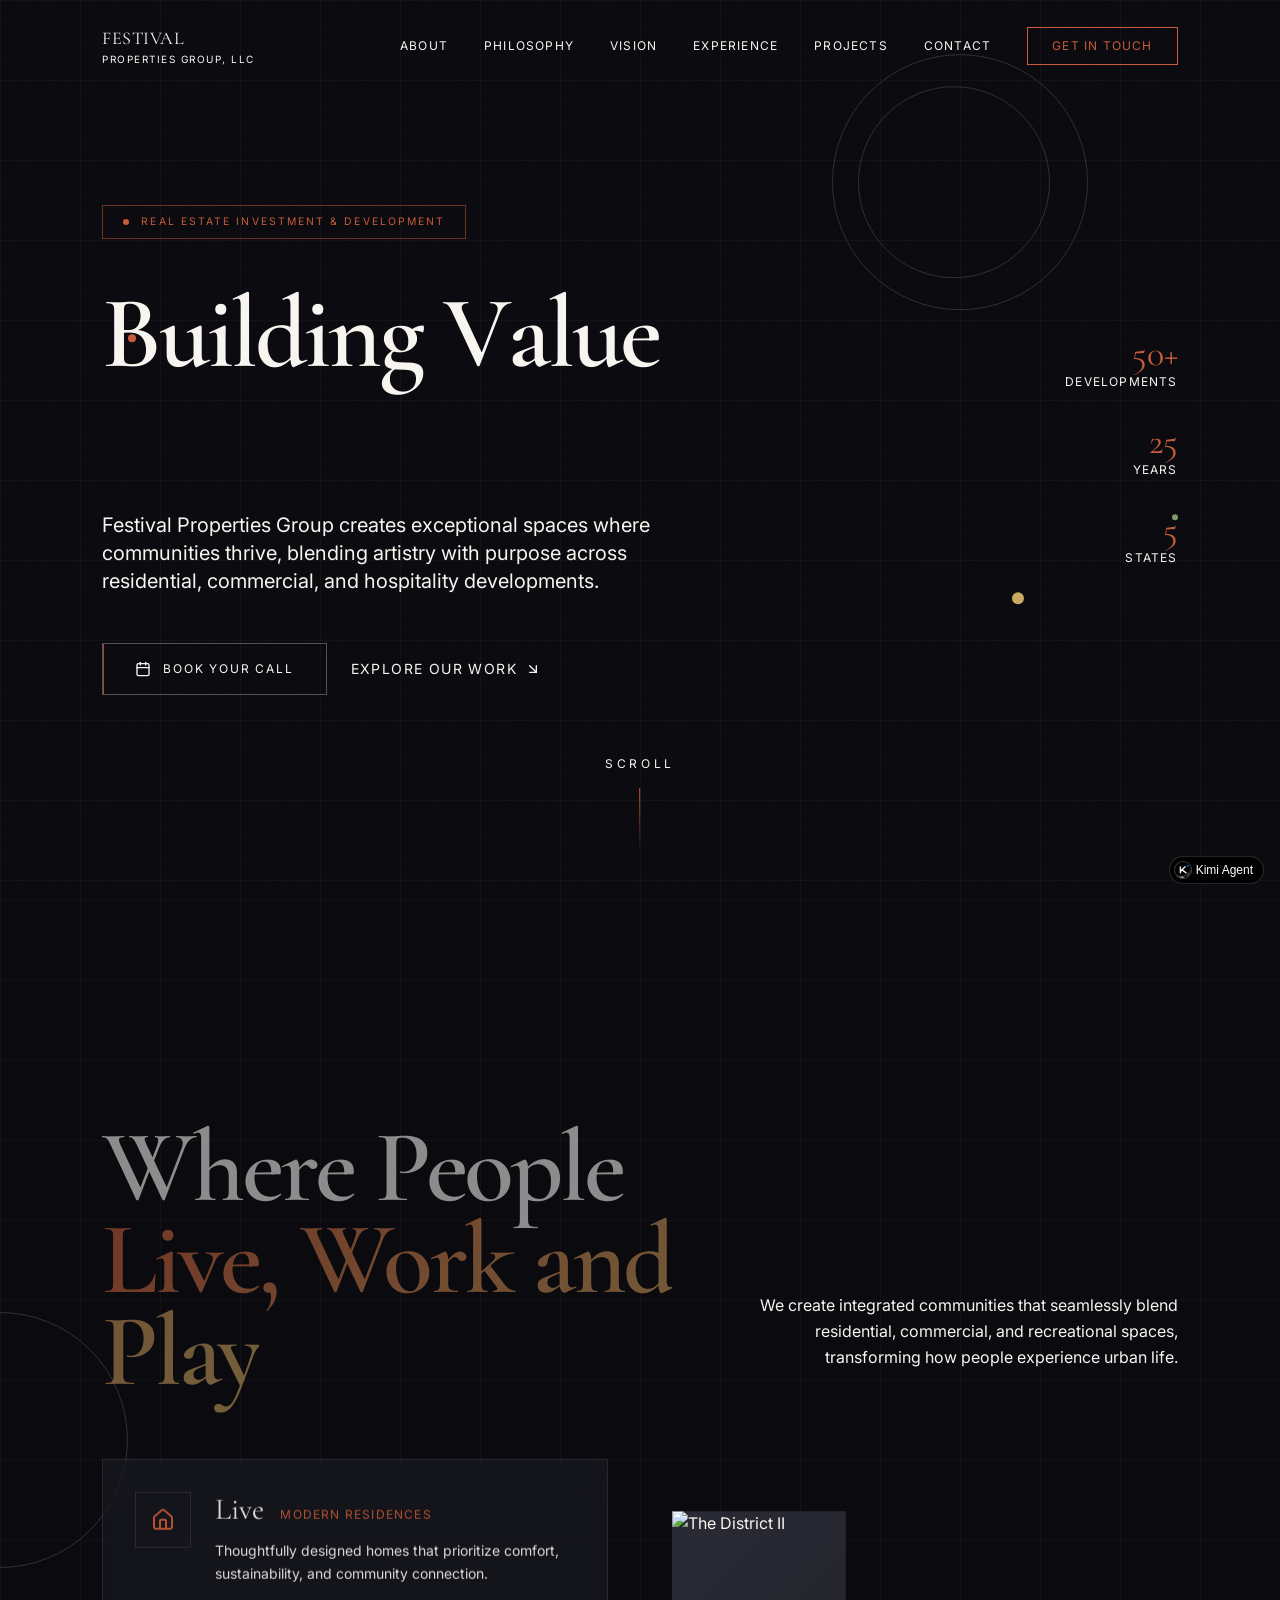
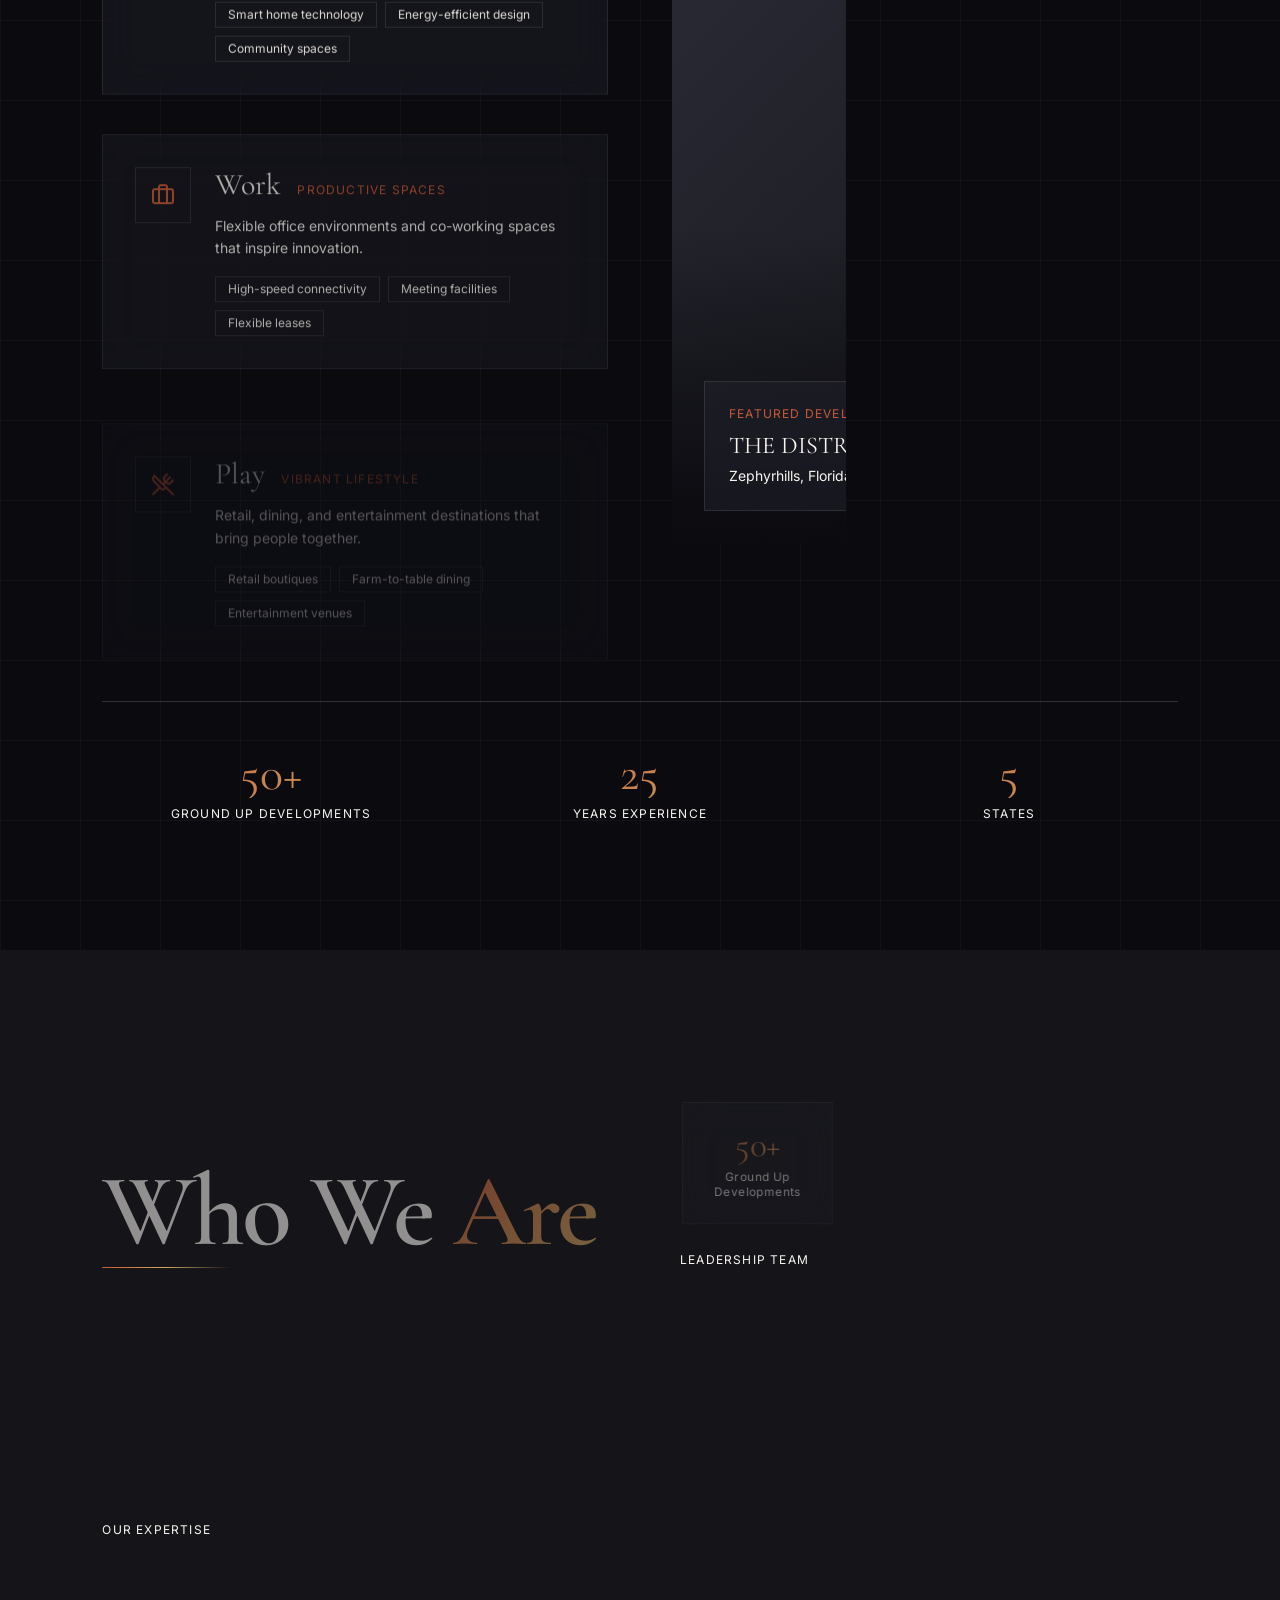
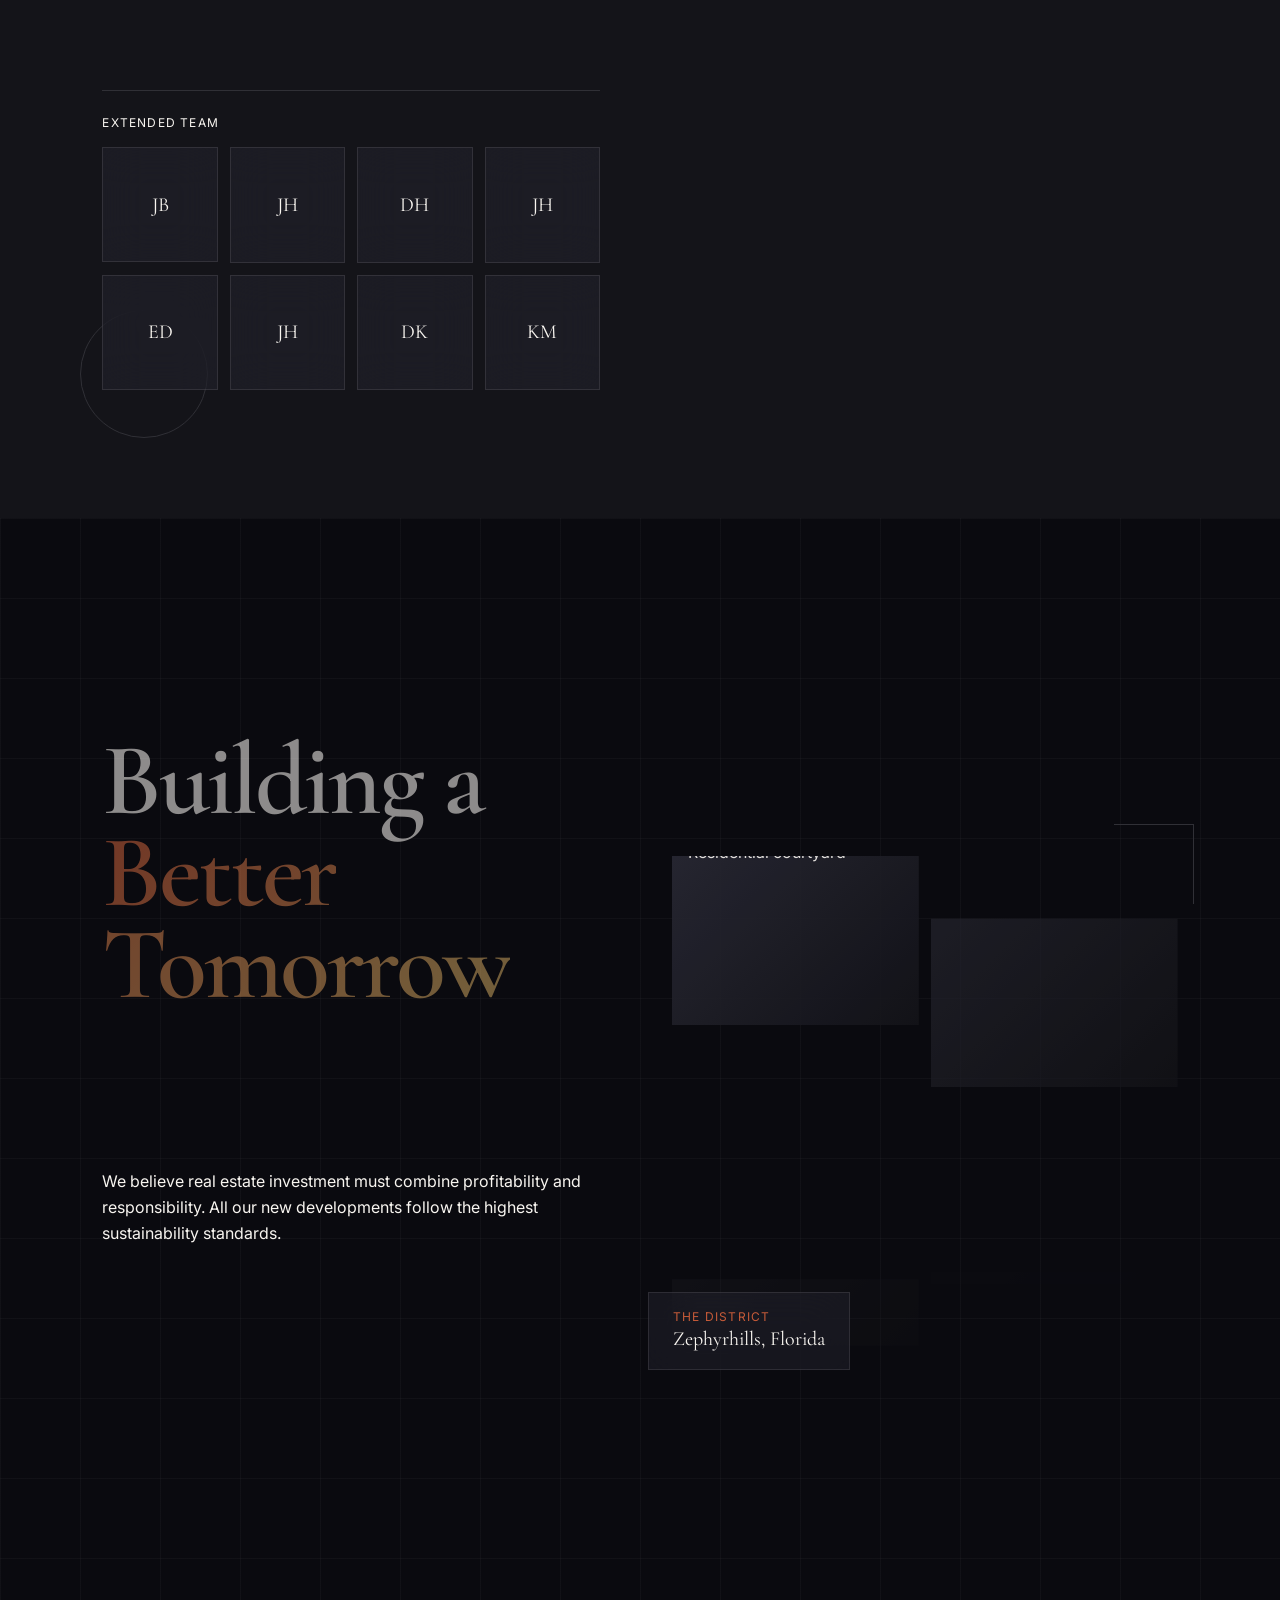
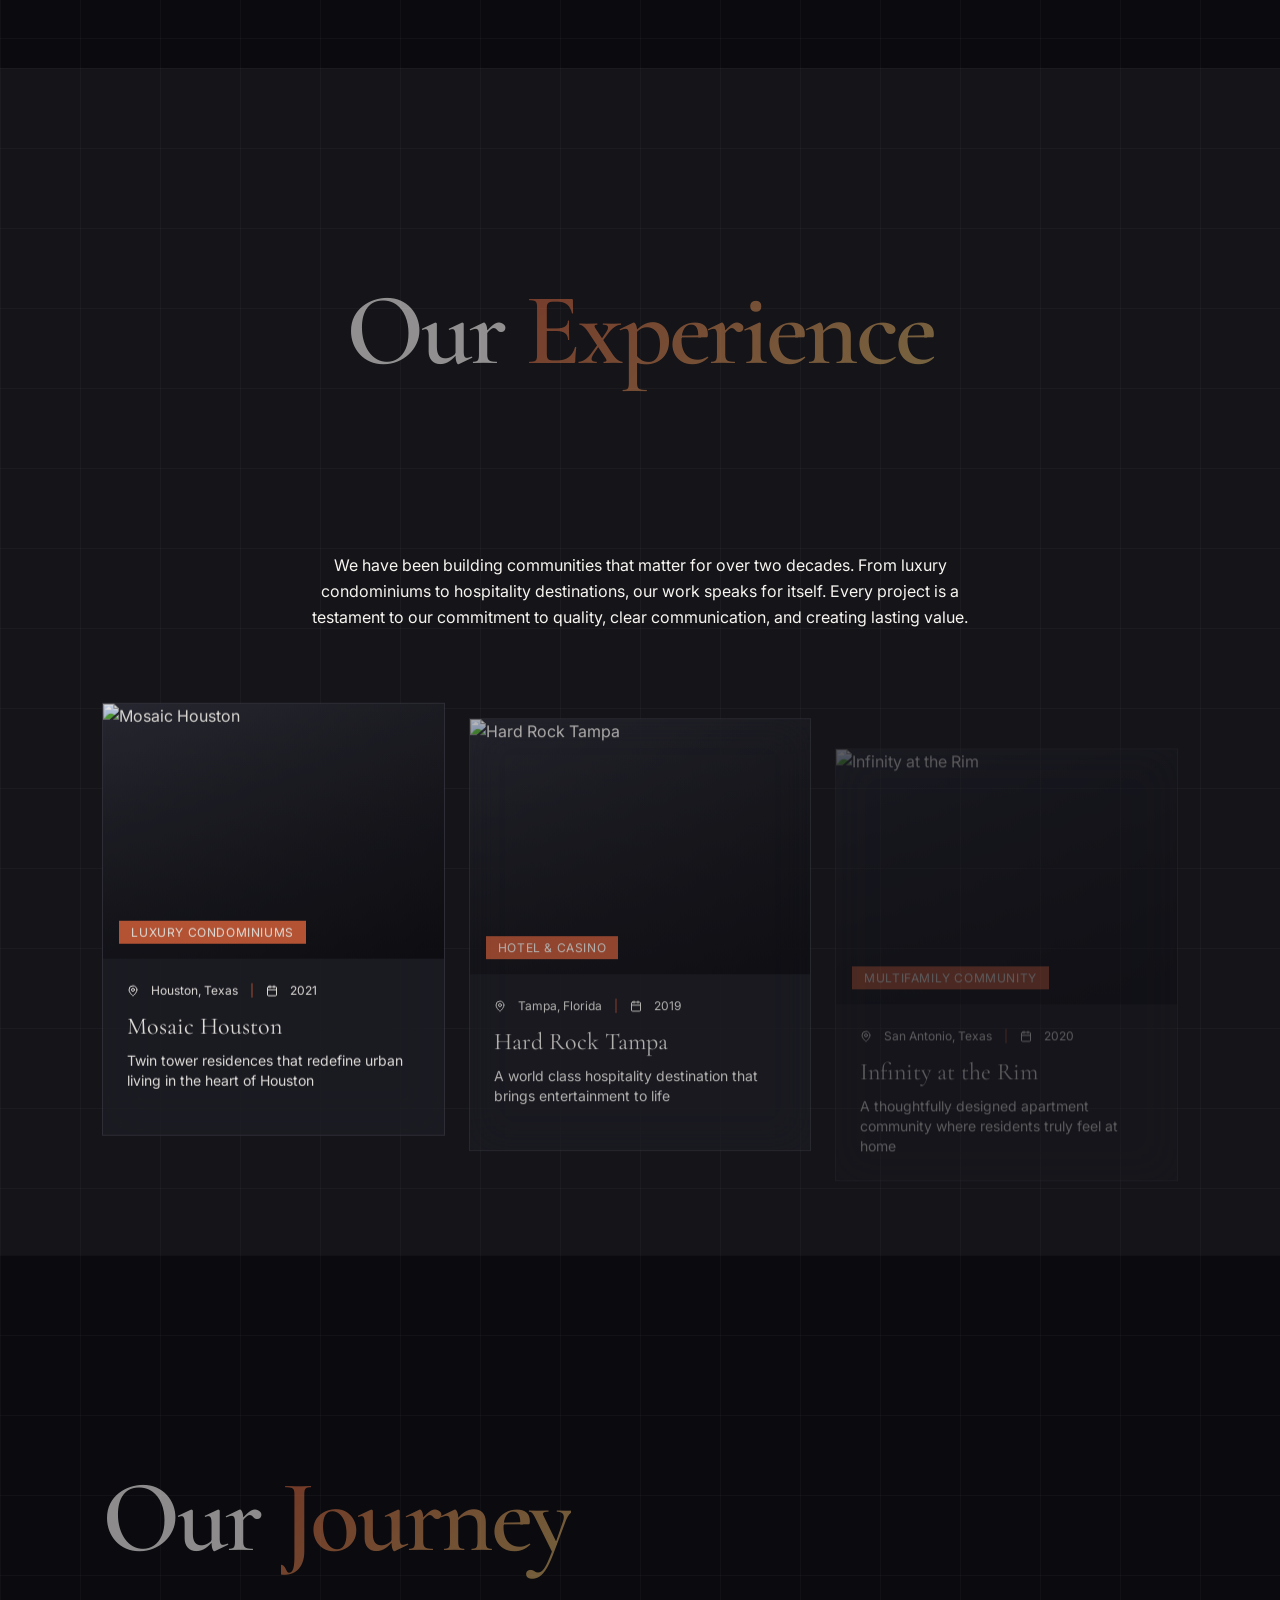
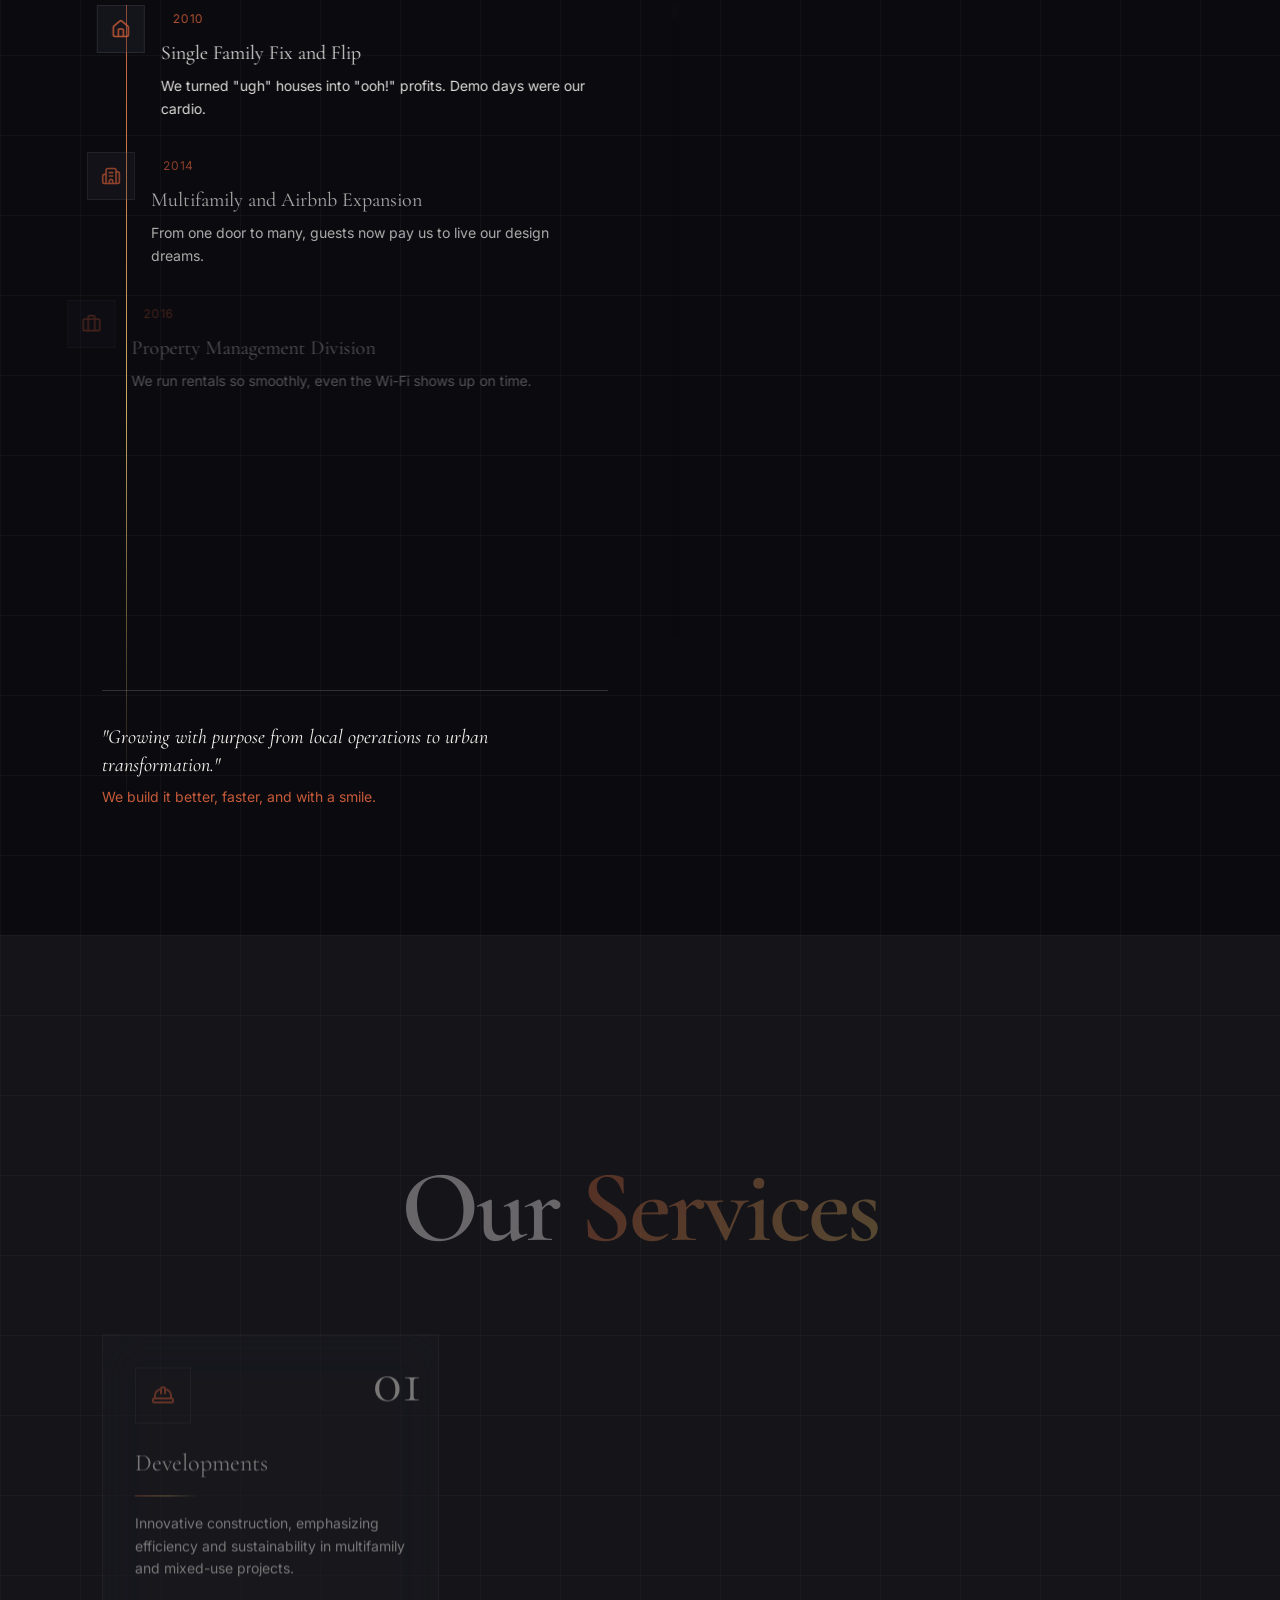
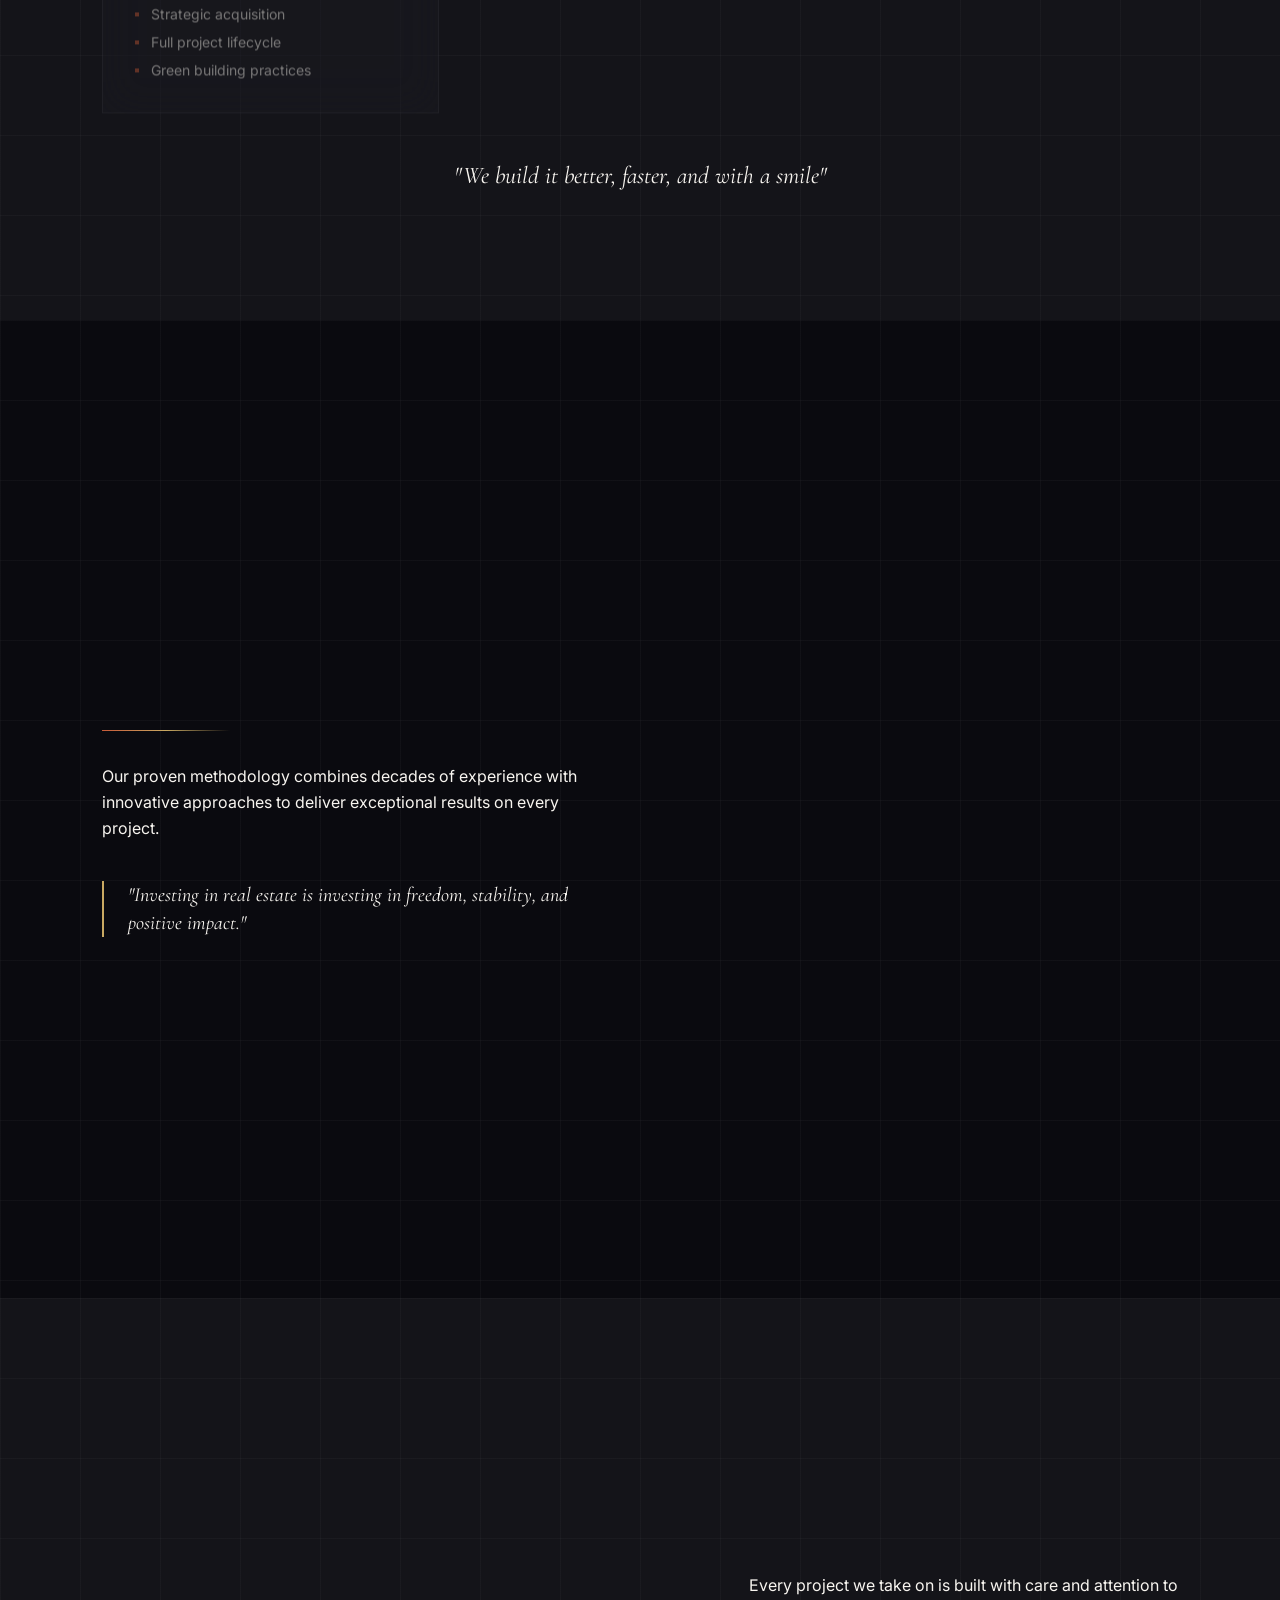
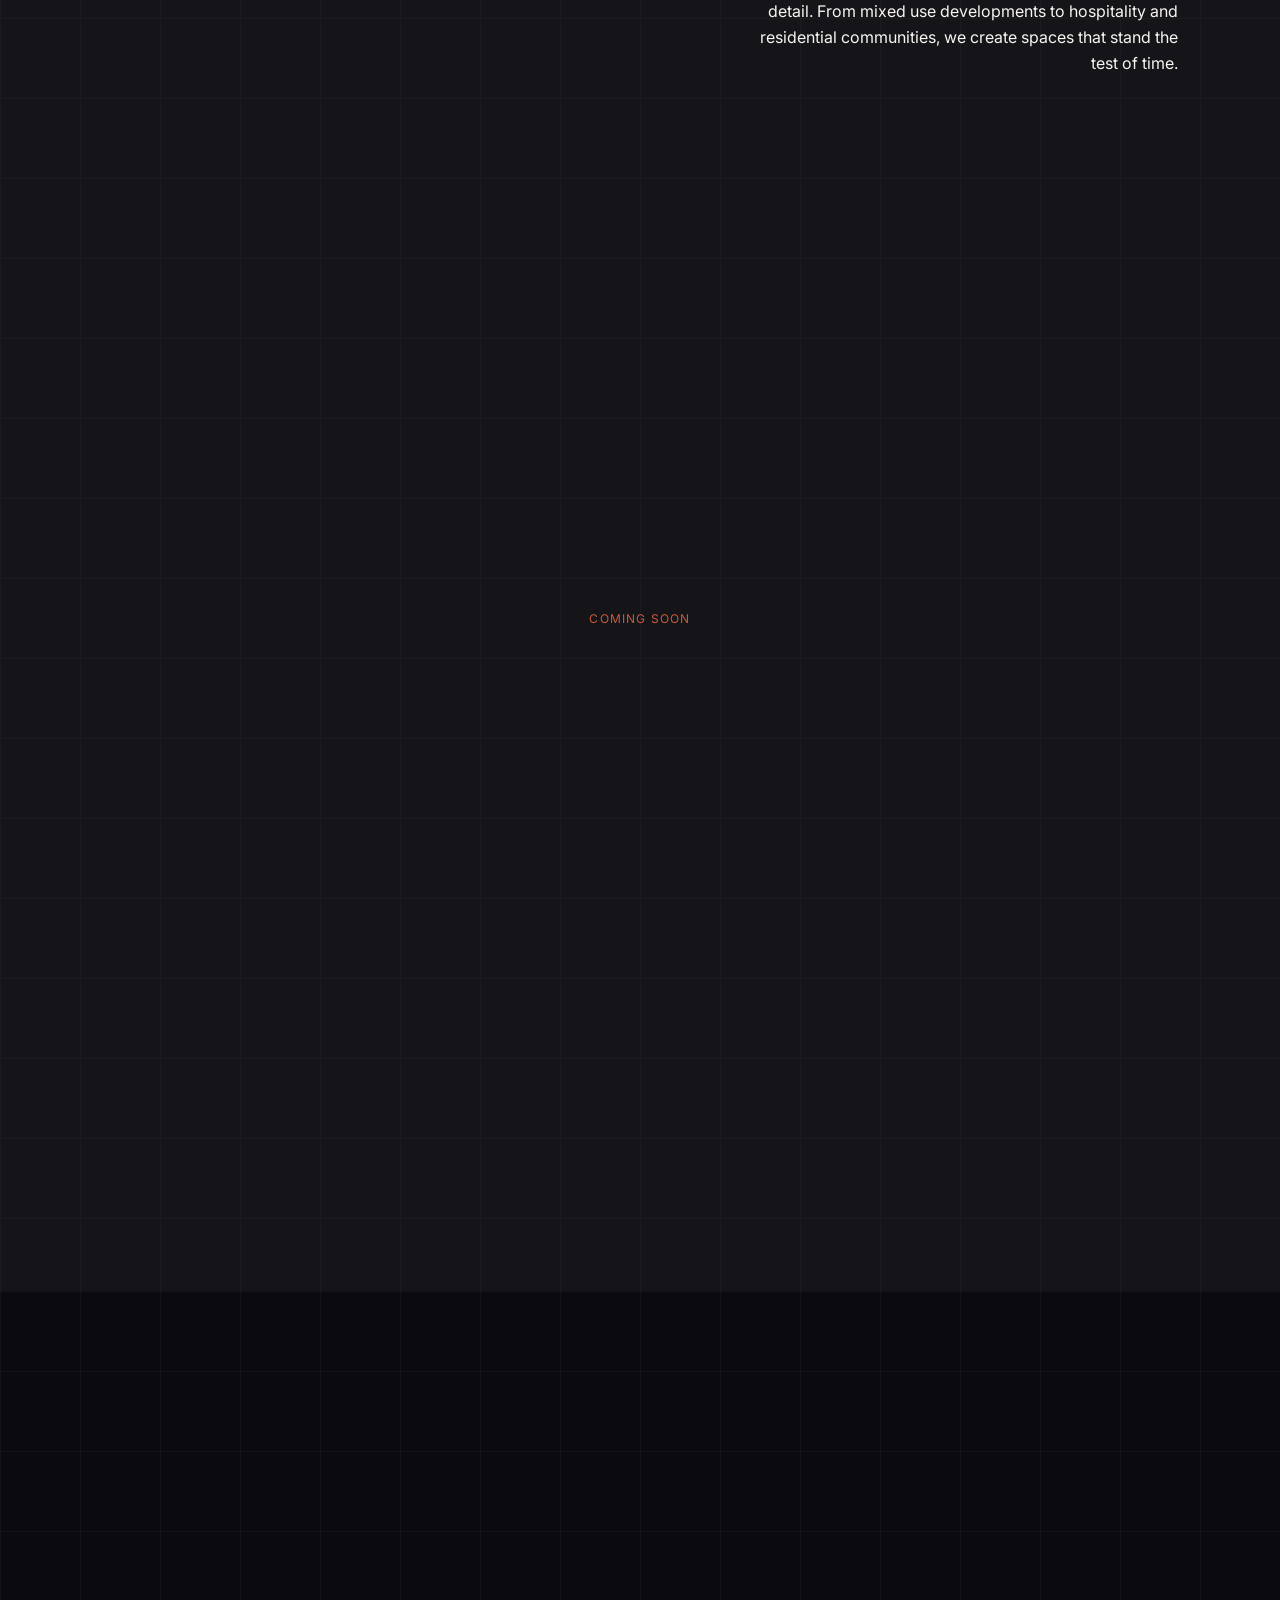
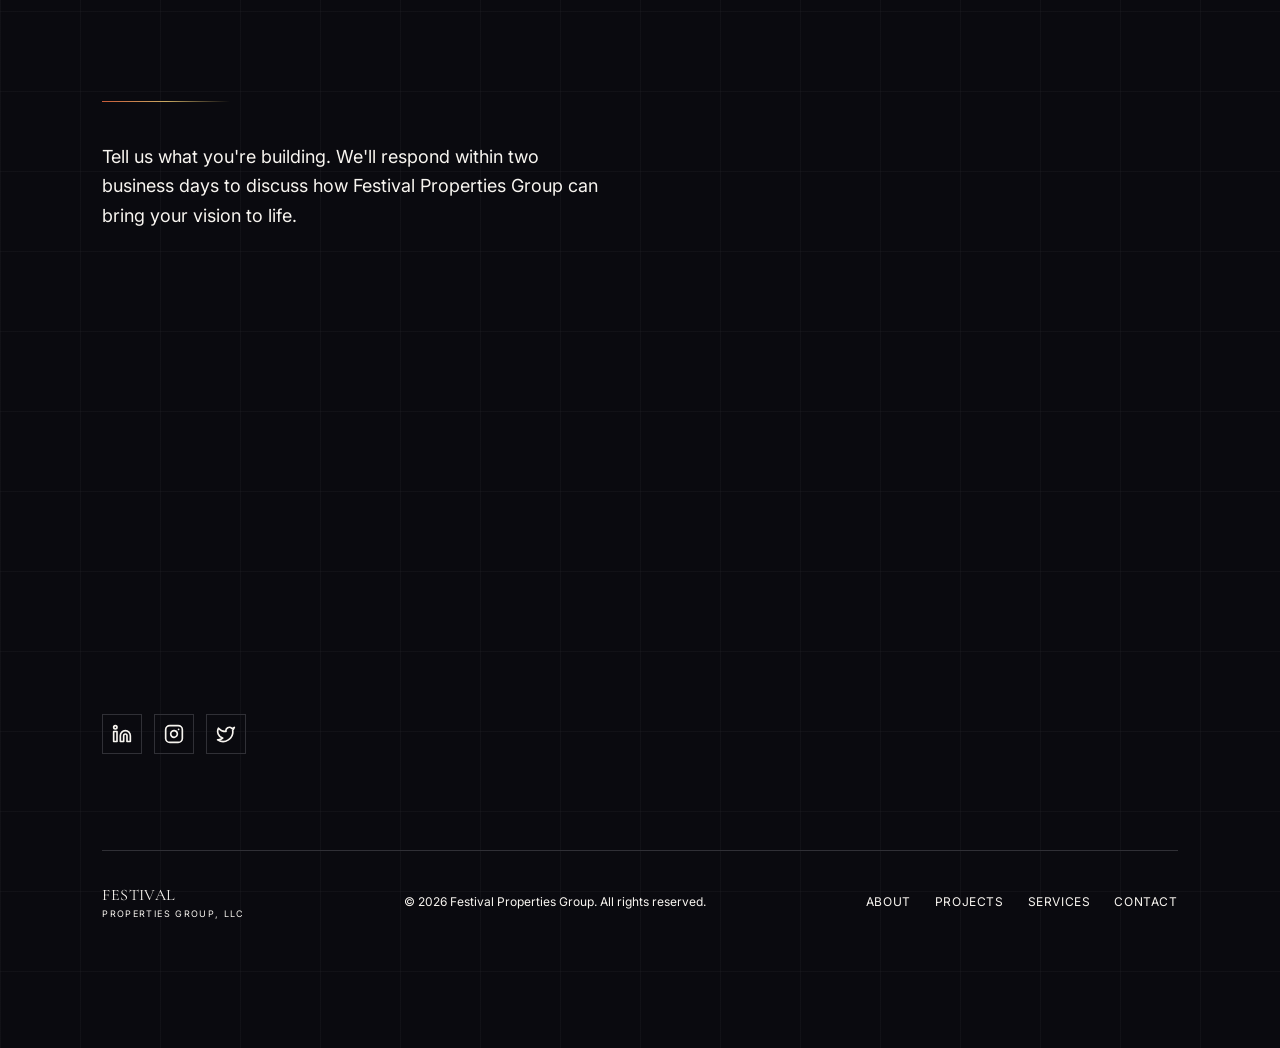
==== commit c728e5fa: "initial files" ====
--- a/homepage.html
+++ b/homepage.html
@@ -1,28 +1,6 @@
 <!DOCTYPE html>
 <html lang="en" style="scroll-behavior: smooth;"><head><meta http-equiv="Content-Type" content="text/html; charset=UTF-8">
 <script>
-
-// Import the functions you need from the SDKs you need
-import { initializeApp } from "firebase/app";
-import { getAnalytics } from "firebase/analytics";
-// TODO: Add SDKs for Firebase products that you want to use
-// https://firebase.google.com/docs/web/setup#available-libraries
-
-// Your web app's Firebase configuration
-// For Firebase JS SDK v7.20.0 and later, measurementId is optional
-const firebaseConfig = {
-  apiKey: "AIzaSyD0C307N8B1GkbIiDrPIkieNXEzSuPHZa4",
-  authDomain: "festival-properties-group.firebaseapp.com",
-  projectId: "festival-properties-group",
-  storageBucket: "festival-properties-group.firebasestorage.app",
-  messagingSenderId: "72308259096",
-  appId: "1:72308259096:web:db45446fbe4d042f46c66d",
-  measurementId: "G-PRVLP24DEF"
-};
-
-// Initialize Firebase
-const app = initializeApp(firebaseConfig);
-const analytics = getAnalytics(app);
 
 </script>
 <meta name="viewport" content="width=device-width, initial-scale=1.0">
--- a/homepage-files/index.css
+++ b/homepage-files/index.css
@@ -0,0 +1 @@
+@import"https://fonts.googleapis.com/css2?family=Cormorant+Garamond:ital,wght@0,400;0,500;0,600;0,700;1,400;1,500&family=Inter:wght@300;400;500;600&display=swap";*,:before,:after{--tw-border-spacing-x: 0;--tw-border-spacing-y: 0;--tw-translate-x: 0;--tw-translate-y: 0;--tw-rotate: 0;--tw-skew-x: 0;--tw-skew-y: 0;--tw-scale-x: 1;--tw-scale-y: 1;--tw-pan-x: ;--tw-pan-y: ;--tw-pinch-zoom: ;--tw-scroll-snap-strictness: proximity;--tw-gradient-from-position: ;--tw-gradient-via-position: ;--tw-gradient-to-position: ;--tw-ordinal: ;--tw-slashed-zero: ;--tw-numeric-figure: ;--tw-numeric-spacing: ;--tw-numeric-fraction: ;--tw-ring-inset: ;--tw-ring-offset-width: 0px;--tw-ring-offset-color: #fff;--tw-ring-color: rgb(59 130 246 / .5);--tw-ring-offset-shadow: 0 0 #0000;--tw-ring-shadow: 0 0 #0000;--tw-shadow: 0 0 #0000;--tw-shadow-colored: 0 0 #0000;--tw-blur: ;--tw-brightness: ;--tw-contrast: ;--tw-grayscale: ;--tw-hue-rotate: ;--tw-invert: ;--tw-saturate: ;--tw-sepia: ;--tw-drop-shadow: ;--tw-backdrop-blur: ;--tw-backdrop-brightness: ;--tw-backdrop-contrast: ;--tw-backdrop-grayscale: ;--tw-backdrop-hue-rotate: ;--tw-backdrop-invert: ;--tw-backdrop-opacity: ;--tw-backdrop-saturate: ;--tw-backdrop-sepia: ;--tw-contain-size: ;--tw-contain-layout: ;--tw-contain-paint: ;--tw-contain-style: }::backdrop{--tw-border-spacing-x: 0;--tw-border-spacing-y: 0;--tw-translate-x: 0;--tw-translate-y: 0;--tw-rotate: 0;--tw-skew-x: 0;--tw-skew-y: 0;--tw-scale-x: 1;--tw-scale-y: 1;--tw-pan-x: ;--tw-pan-y: ;--tw-pinch-zoom: ;--tw-scroll-snap-strictness: proximity;--tw-gradient-from-position: ;--tw-gradient-via-position: ;--tw-gradient-to-position: ;--tw-ordinal: ;--tw-slashed-zero: ;--tw-numeric-figure: ;--tw-numeric-spacing: ;--tw-numeric-fraction: ;--tw-ring-inset: ;--tw-ring-offset-width: 0px;--tw-ring-offset-color: #fff;--tw-ring-color: rgb(59 130 246 / .5);--tw-ring-offset-shadow: 0 0 #0000;--tw-ring-shadow: 0 0 #0000;--tw-shadow: 0 0 #0000;--tw-shadow-colored: 0 0 #0000;--tw-blur: ;--tw-brightness: ;--tw-contrast: ;--tw-grayscale: ;--tw-hue-rotate: ;--tw-invert: ;--tw-saturate: ;--tw-sepia: ;--tw-drop-shadow: ;--tw-backdrop-blur: ;--tw-backdrop-brightness: ;--tw-backdrop-contrast: ;--tw-backdrop-grayscale: ;--tw-backdrop-hue-rotate: ;--tw-backdrop-invert: ;--tw-backdrop-opacity: ;--tw-backdrop-saturate: ;--tw-backdrop-sepia: ;--tw-contain-size: ;--tw-contain-layout: ;--tw-contain-paint: ;--tw-contain-style: }*,:before,:after{box-sizing:border-box;border-width:0;border-style:solid;border-color:currentColor}:before,:after{--tw-content: ""}html,:host{line-height:1.5;-webkit-text-size-adjust:100%;-moz-tab-size:4;-o-tab-size:4;tab-size:4;font-family:ui-sans-serif,system-ui,sans-serif,"Apple Color Emoji","Segoe UI Emoji",Segoe UI Symbol,"Noto Color Emoji";font-feature-settings:normal;font-variation-settings:normal;-webkit-tap-highlight-color:transparent}body{margin:0;line-height:inherit}hr{height:0;color:inherit;border-top-width:1px}abbr:where([title]){-webkit-text-decoration:underline dotted;text-decoration:underline dotted}h1,h2,h3,h4,h5,h6{font-size:inherit;font-weight:inherit}a{color:inherit;text-decoration:inherit}b,strong{font-weight:bolder}code,kbd,samp,pre{font-family:IBM Plex Mono,monospace;font-feature-settings:normal;font-variation-settings:normal;font-size:1em}small{font-size:80%}sub,sup{font-size:75%;line-height:0;position:relative;vertical-align:baseline}sub{bottom:-.25em}sup{top:-.5em}table{text-indent:0;border-color:inherit;border-collapse:collapse}button,input,optgroup,select,textarea{font-family:inherit;font-feature-settings:inherit;font-variation-settings:inherit;font-size:100%;font-weight:inherit;line-height:inherit;letter-spacing:inherit;color:inherit;margin:0;padding:0}button,select{text-transform:none}button,input:where([type=button]),input:where([type=reset]),input:where([type=submit]){-webkit-appearance:button;background-color:transparent;background-image:none}:-moz-focusring{outline:auto}:-moz-ui-invalid{box-shadow:none}progress{vertical-align:baseline}::-webkit-inner-spin-button,::-webkit-outer-spin-button{height:auto}[type=search]{-webkit-appearance:textfield;outline-offset:-2px}::-webkit-search-decoration{-webkit-appearance:none}::-webkit-file-upload-button{-webkit-appearance:button;font:inherit}summary{display:list-item}blockquote,dl,dd,h1,h2,h3,h4,h5,h6,hr,figure,p,pre{margin:0}fieldset{margin:0;padding:0}legend{padding:0}ol,ul,menu{list-style:none;margin:0;padding:0}dialog{padding:0}textarea{resize:vertical}input::-moz-placeholder,textarea::-moz-placeholder{opacity:1;color:#9ca3af}input::placeholder,textarea::placeholder{opacity:1;color:#9ca3af}button,[role=button]{cursor:pointer}:disabled{cursor:default}img,svg,video,canvas,audio,iframe,embed,object{display:block;vertical-align:middle}img,video{max-width:100%;height:auto}[hidden]:where(:not([hidden=until-found])){display:none}:root{--ink: #0a0a0f;--ink-light: #141419;--cream: #f8f5f0;--cream-dark: #e8e4dd;--terracotta: #c75b39;--terracotta-light: #d97b5d;--sage: #7c9a6a;--gold: #c9a962;--charcoal: #2a2a35;--background: 240 10% 4%;--foreground: 40 20% 97%;--border: 240 5% 20%}*{border-color:hsl(var(--border))}body{background-color:var(--ink);color:var(--cream);font-family:Inter,sans-serif;-webkit-font-smoothing:antialiased;-moz-osx-font-smoothing:grayscale;overflow-x:hidden}h1,h2,h3,h4,h5,h6{font-family:Cormorant Garamond,serif}.container{width:100%}@media(min-width:640px){.container{max-width:640px}}@media(min-width:768px){.container{max-width:768px}}@media(min-width:1024px){.container{max-width:1024px}}@media(min-width:1280px){.container{max-width:1280px}}@media(min-width:1536px){.container{max-width:1536px}}.font-display{font-family:Cormorant Garamond,serif}.font-body{font-family:Inter,sans-serif}.artistic-title{font-family:Cormorant Garamond,serif;font-weight:600;letter-spacing:-.03em;line-height:.9;font-size:clamp(48px,8vw,120px)}.artistic-line{height:1px;background:linear-gradient(to right,var(--terracotta),var(--gold),transparent)}.btn-artistic{position:relative;padding:1rem 2rem;border:1px solid rgba(248,245,240,.3);color:var(--cream);font-family:Inter,sans-serif;font-size:.75rem;letter-spacing:.15em;text-transform:uppercase;overflow:hidden;transition:all .5s ease}.btn-artistic:before{content:"";position:absolute;inset:0;background-color:var(--terracotta);transform:translate(-100%);transition:transform .5s ease}.btn-artistic:hover:before{transform:translate(0)}.btn-artistic span{position:relative;z-index:10}.glass-card{background-color:#2a2a3566;backdrop-filter:blur(20px);-webkit-backdrop-filter:blur(20px);border:1px solid rgba(248,245,240,.1)}.artistic-badge{display:inline-flex;align-items:center;gap:.75rem;padding:.5rem 1.25rem;border:1px solid rgba(199,91,57,.5);color:var(--terracotta);font-family:Inter,sans-serif;font-size:.65rem;letter-spacing:.2em;text-transform:uppercase}.artistic-grid{background-image:linear-gradient(rgba(248,245,240,.03) 1px,transparent 1px),linear-gradient(90deg,rgba(248,245,240,.03) 1px,transparent 1px);background-size:80px 80px}.noise-overlay{position:fixed;top:0;left:0;width:100%;height:100%;pointer-events:none;z-index:9999;opacity:.04;mix-blend-mode:overlay;background-image:url("data:image/svg+xml,%3Csvg viewBox='0 0 512 512' xmlns='http://www.w3.org/2000/svg'%3E%3Cfilter id='noiseFilter'%3E%3CfeTurbulence type='fractalNoise' baseFrequency='0.9' numOctaves='4' stitchTiles='stitch'/%3E%3C/filter%3E%3Crect width='100%25' height='100%25' filter='url(%23noiseFilter)'/%3E%3C/svg%3E")}.text-gradient{background:linear-gradient(135deg,var(--terracotta) 0%,var(--gold) 100%);-webkit-background-clip:text;-webkit-text-fill-color:transparent;background-clip:text}.sr-only{position:absolute;width:1px;height:1px;padding:0;margin:-1px;overflow:hidden;clip:rect(0,0,0,0);white-space:nowrap;border-width:0}.pointer-events-none{pointer-events:none}.visible{visibility:visible}.invisible{visibility:hidden}.fixed{position:fixed}.absolute{position:absolute}.relative{position:relative}.inset-0{inset:0}.inset-x-0{left:0;right:0}.inset-y-0{top:0;bottom:0}.-bottom-12{bottom:-3rem}.-bottom-4{bottom:-1rem}.-bottom-6{bottom:-1.5rem}.-bottom-8{bottom:-2rem}.-left-12{left:-3rem}.-left-32{left:-8rem}.-left-4{left:-1rem}.-left-6{left:-1.5rem}.-right-12{right:-3rem}.-right-4{right:-1rem}.-top-12{top:-3rem}.-top-4{top:-1rem}.bottom-0{bottom:0}.bottom-1\/4{bottom:25%}.bottom-12{bottom:3rem}.bottom-2{bottom:.5rem}.bottom-20{bottom:5rem}.bottom-4{bottom:1rem}.bottom-8{bottom:2rem}.bottom-\[30\%\]{bottom:30%}.left-0{left:0}.left-1\/2{left:50%}.left-2{left:.5rem}.left-20{left:5rem}.left-4{left:1rem}.left-6{left:1.5rem}.left-8{left:2rem}.left-\[10\%\]{left:10%}.left-\[50\%\]{left:50%}.right-0{right:0}.right-1{right:.25rem}.right-2{right:.5rem}.right-3{right:.75rem}.right-4{right:1rem}.right-8{right:2rem}.right-\[15\%\]{right:15%}.right-\[18\%\]{right:18%}.right-\[20\%\]{right:20%}.right-\[8\%\]{right:8%}.right-\[8vw\]{right:8vw}.top-0{top:0}.top-1\.5{top:.375rem}.top-1\/2{top:50%}.top-1\/3{top:33.333333%}.top-1\/4{top:25%}.top-20{top:5rem}.top-28{top:7rem}.top-3\.5{top:.875rem}.top-4{top:1rem}.top-\[1px\]{top:1px}.top-\[40\%\]{top:40%}.top-\[50\%\]{top:50%}.top-\[60\%\]{top:60%}.top-full{top:100%}.isolate{isolation:isolate}.-z-10{z-index:-10}.z-10{z-index:10}.z-20{z-index:20}.z-50{z-index:50}.z-\[100\]{z-index:100}.z-\[1\]{z-index:1}.z-\[99\]{z-index:99}.order-first{order:-9999}.order-last{order:9999}.col-start-2{grid-column-start:2}.row-span-2{grid-row:span 2 / span 2}.row-start-1{grid-row-start:1}.\!m-0{margin:0!important}.-mx-1{margin-left:-.25rem;margin-right:-.25rem}.-my-2{margin-top:-.5rem;margin-bottom:-.5rem}.mx-2{margin-left:.5rem;margin-right:.5rem}.mx-3\.5{margin-left:.875rem;margin-right:.875rem}.mx-auto{margin-left:auto;margin-right:auto}.my-0{margin-top:0;margin-bottom:0}.my-0\.5{margin-top:.125rem;margin-bottom:.125rem}.my-1{margin-top:.25rem;margin-bottom:.25rem}.-ml-4{margin-left:-1rem}.-mt-4{margin-top:-1rem}.mb-1{margin-bottom:.25rem}.mb-10{margin-bottom:2.5rem}.mb-12{margin-bottom:3rem}.mb-16{margin-bottom:4rem}.mb-2{margin-bottom:.5rem}.mb-20{margin-bottom:5rem}.mb-3{margin-bottom:.75rem}.mb-4{margin-bottom:1rem}.mb-6{margin-bottom:1.5rem}.mb-8{margin-bottom:2rem}.ml-1{margin-left:.25rem}.ml-2{margin-left:.5rem}.ml-4{margin-left:1rem}.ml-auto{margin-left:auto}.mt-1{margin-top:.25rem}.mt-1\.5{margin-top:.375rem}.mt-12{margin-top:3rem}.mt-16{margin-top:4rem}.mt-2{margin-top:.5rem}.mt-20{margin-top:5rem}.mt-24{margin-top:6rem}.mt-3{margin-top:.75rem}.mt-4{margin-top:1rem}.mt-auto{margin-top:auto}.line-clamp-1{overflow:hidden;display:-webkit-box;-webkit-box-orient:vertical;-webkit-line-clamp:1}.line-clamp-2{overflow:hidden;display:-webkit-box;-webkit-box-orient:vertical;-webkit-line-clamp:2}.block{display:block}.inline-block{display:inline-block}.inline{display:inline}.flex{display:flex}.inline-flex{display:inline-flex}.table{display:table}.table-caption{display:table-caption}.table-cell{display:table-cell}.table-row{display:table-row}.grid{display:grid}.hidden{display:none}.aspect-\[16\/10\]{aspect-ratio:16/10}.aspect-\[21\/9\]{aspect-ratio:21/9}.aspect-\[4\/3\]{aspect-ratio:4/3}.aspect-\[4\/5\]{aspect-ratio:4/5}.aspect-square{aspect-ratio:1 / 1}.aspect-video{aspect-ratio:16 / 9}.size-10{width:2.5rem;height:2.5rem}.size-2{width:.5rem;height:.5rem}.size-2\.5{width:.625rem;height:.625rem}.size-3{width:.75rem;height:.75rem}.size-3\.5{width:.875rem;height:.875rem}.size-4{width:1rem;height:1rem}.size-6{width:1.5rem;height:1.5rem}.size-7{width:1.75rem;height:1.75rem}.size-8{width:2rem;height:2rem}.size-9{width:2.25rem;height:2.25rem}.size-auto{width:auto;height:auto}.size-full{width:100%;height:100%}.h-1{height:.25rem}.h-1\.5{height:.375rem}.h-1\/2{height:50%}.h-10{height:2.5rem}.h-12{height:3rem}.h-14{height:3.5rem}.h-16{height:4rem}.h-2{height:.5rem}.h-2\.5{height:.625rem}.h-20{height:5rem}.h-24{height:6rem}.h-3{height:.75rem}.h-32{height:8rem}.h-4{height:1rem}.h-48{height:12rem}.h-5{height:1.25rem}.h-6{height:1.5rem}.h-64{height:16rem}.h-7{height:1.75rem}.h-8{height:2rem}.h-80{height:20rem}.h-9{height:2.25rem}.h-96{height:24rem}.h-\[1\.15rem\]{height:1.15rem}.h-\[1px\]{height:1px}.h-\[calc\(100\%-1px\)\]{height:calc(100% - 1px)}.h-\[var\(--radix-navigation-menu-viewport-height\)\]{height:var(--radix-navigation-menu-viewport-height)}.h-\[var\(--radix-select-trigger-height\)\]{height:var(--radix-select-trigger-height)}.h-auto{height:auto}.h-full{height:100%}.h-px{height:1px}.h-svh{height:100svh}.max-h-\[300px\]{max-height:300px}.min-h-0{min-height:0px}.min-h-16{min-height:4rem}.min-h-4{min-height:1rem}.min-h-screen{min-height:100vh}.min-h-svh{min-height:100svh}.w-0{width:0px}.w-1{width:.25rem}.w-1\.5{width:.375rem}.w-1\/2{width:50%}.w-1\/3{width:33.333333%}.w-10{width:2.5rem}.w-12{width:3rem}.w-14{width:3.5rem}.w-16{width:4rem}.w-2{width:.5rem}.w-2\.5{width:.625rem}.w-20{width:5rem}.w-24{width:6rem}.w-3{width:.75rem}.w-3\/4{width:75%}.w-32{width:8rem}.w-4{width:1rem}.w-48{width:12rem}.w-5{width:1.25rem}.w-6{width:1.5rem}.w-64{width:16rem}.w-7{width:1.75rem}.w-72{width:18rem}.w-8{width:2rem}.w-9{width:2.25rem}.w-96{width:24rem}.w-\[100px\]{width:100px}.w-\[1px\]{width:1px}.w-\[25\%\]{width:25%}.w-\[30\%\]{width:30%}.w-auto{width:auto}.w-fit{width:-moz-fit-content;width:fit-content}.w-full{width:100%}.w-max{width:-moz-max-content;width:max-content}.w-px{width:1px}.min-w-0{min-width:0px}.min-w-10{min-width:2.5rem}.min-w-5{min-width:1.25rem}.min-w-8{min-width:2rem}.min-w-9{min-width:2.25rem}.min-w-\[12rem\]{min-width:12rem}.min-w-\[8rem\]{min-width:8rem}.min-w-\[var\(--radix-select-trigger-width\)\]{min-width:var(--radix-select-trigger-width)}.max-w-2xl{max-width:42rem}.max-w-4xl{max-width:56rem}.max-w-5xl{max-width:64rem}.max-w-\[calc\(100\%-2rem\)\]{max-width:calc(100% - 2rem)}.max-w-lg{max-width:32rem}.max-w-max{max-width:-moz-max-content;max-width:max-content}.max-w-md{max-width:28rem}.max-w-sm{max-width:24rem}.max-w-xl{max-width:36rem}.flex-1{flex:1 1 0%}.flex-shrink-0,.shrink-0{flex-shrink:0}.grow{flex-grow:1}.grow-0{flex-grow:0}.basis-full{flex-basis:100%}.caption-bottom{caption-side:bottom}.border-collapse{border-collapse:collapse}.origin-left{transform-origin:left}.origin-right{transform-origin:right}.-translate-x-1\/2{--tw-translate-x: -50%;transform:translate(var(--tw-translate-x),var(--tw-translate-y)) rotate(var(--tw-rotate)) skew(var(--tw-skew-x)) skewY(var(--tw-skew-y)) scaleX(var(--tw-scale-x)) scaleY(var(--tw-scale-y))}.-translate-x-px{--tw-translate-x: -1px;transform:translate(var(--tw-translate-x),var(--tw-translate-y)) rotate(var(--tw-rotate)) skew(var(--tw-skew-x)) skewY(var(--tw-skew-y)) scaleX(var(--tw-scale-x)) scaleY(var(--tw-scale-y))}.-translate-y-1\/2{--tw-translate-y: -50%;transform:translate(var(--tw-translate-x),var(--tw-translate-y)) rotate(var(--tw-rotate)) skew(var(--tw-skew-x)) skewY(var(--tw-skew-y)) scaleX(var(--tw-scale-x)) scaleY(var(--tw-scale-y))}.translate-x-\[-50\%\]{--tw-translate-x: -50%;transform:translate(var(--tw-translate-x),var(--tw-translate-y)) rotate(var(--tw-rotate)) skew(var(--tw-skew-x)) skewY(var(--tw-skew-y)) scaleX(var(--tw-scale-x)) scaleY(var(--tw-scale-y))}.translate-x-px{--tw-translate-x: 1px;transform:translate(var(--tw-translate-x),var(--tw-translate-y)) rotate(var(--tw-rotate)) skew(var(--tw-skew-x)) skewY(var(--tw-skew-y)) scaleX(var(--tw-scale-x)) scaleY(var(--tw-scale-y))}.translate-y-0\.5{--tw-translate-y: .125rem;transform:translate(var(--tw-translate-x),var(--tw-translate-y)) rotate(var(--tw-rotate)) skew(var(--tw-skew-x)) skewY(var(--tw-skew-y)) scaleX(var(--tw-scale-x)) scaleY(var(--tw-scale-y))}.translate-y-\[-50\%\]{--tw-translate-y: -50%;transform:translate(var(--tw-translate-x),var(--tw-translate-y)) rotate(var(--tw-rotate)) skew(var(--tw-skew-x)) skewY(var(--tw-skew-y)) scaleX(var(--tw-scale-x)) scaleY(var(--tw-scale-y))}.translate-y-\[calc\(-50\%_-_2px\)\]{--tw-translate-y: calc(-50% - 2px) ;transform:translate(var(--tw-translate-x),var(--tw-translate-y)) rotate(var(--tw-rotate)) skew(var(--tw-skew-x)) skewY(var(--tw-skew-y)) scaleX(var(--tw-scale-x)) scaleY(var(--tw-scale-y))}.rotate-45{--tw-rotate: 45deg;transform:translate(var(--tw-translate-x),var(--tw-translate-y)) rotate(var(--tw-rotate)) skew(var(--tw-skew-x)) skewY(var(--tw-skew-y)) scaleX(var(--tw-scale-x)) scaleY(var(--tw-scale-y))}.rotate-90{--tw-rotate: 90deg;transform:translate(var(--tw-translate-x),var(--tw-translate-y)) rotate(var(--tw-rotate)) skew(var(--tw-skew-x)) skewY(var(--tw-skew-y)) scaleX(var(--tw-scale-x)) scaleY(var(--tw-scale-y))}.transform{transform:translate(var(--tw-translate-x),var(--tw-translate-y)) rotate(var(--tw-rotate)) skew(var(--tw-skew-x)) skewY(var(--tw-skew-y)) scaleX(var(--tw-scale-x)) scaleY(var(--tw-scale-y))}@keyframes caret-blink{0%,70%,to{opacity:1}20%,50%{opacity:0}}.animate-caret-blink{animation:caret-blink 1.25s ease-out infinite}@keyframes pulse{50%{opacity:.5}}.animate-pulse{animation:pulse 2s cubic-bezier(.4,0,.6,1) infinite}@keyframes spin{to{transform:rotate(360deg)}}.animate-spin{animation:spin 1s linear infinite}.cursor-default{cursor:default}.cursor-pointer{cursor:pointer}.cursor-text{cursor:text}.touch-none{touch-action:none}.select-none{-webkit-user-select:none;-moz-user-select:none;user-select:none}.resize-none{resize:none}.scroll-my-1{scroll-margin-top:.25rem;scroll-margin-bottom:.25rem}.scroll-py-1{scroll-padding-top:.25rem;scroll-padding-bottom:.25rem}.list-disc{list-style-type:disc}.list-none{list-style-type:none}.auto-rows-min{grid-auto-rows:min-content}.grid-cols-2{grid-template-columns:repeat(2,minmax(0,1fr))}.grid-cols-3{grid-template-columns:repeat(3,minmax(0,1fr))}.grid-cols-4{grid-template-columns:repeat(4,minmax(0,1fr))}.grid-cols-\[0_1fr\]{grid-template-columns:0 1fr}.grid-rows-\[auto_auto\]{grid-template-rows:auto auto}.flex-row{flex-direction:row}.flex-col{flex-direction:column}.flex-col-reverse{flex-direction:column-reverse}.flex-wrap{flex-wrap:wrap}.place-content-center{place-content:center}.items-start{align-items:flex-start}.items-end{align-items:flex-end}.items-center{align-items:center}.items-baseline{align-items:baseline}.items-stretch{align-items:stretch}.justify-start{justify-content:flex-start}.justify-center{justify-content:center}.justify-between{justify-content:space-between}.justify-items-start{justify-items:start}.gap-0\.5{gap:.125rem}.gap-1{gap:.25rem}.gap-1\.5{gap:.375rem}.gap-16{gap:4rem}.gap-2{gap:.5rem}.gap-2\.5{gap:.625rem}.gap-20{gap:5rem}.gap-3{gap:.75rem}.gap-4{gap:1rem}.gap-5{gap:1.25rem}.gap-6{gap:1.5rem}.gap-7{gap:1.75rem}.gap-8{gap:2rem}.gap-\[--spacing\(var\(--gap\)\)\]{gap:var(--spacing(var(--gap)))}.gap-y-0\.5{row-gap:.125rem}.space-y-2>:not([hidden])~:not([hidden]){--tw-space-y-reverse: 0;margin-top:calc(.5rem * calc(1 - var(--tw-space-y-reverse)));margin-bottom:calc(.5rem * var(--tw-space-y-reverse))}.space-y-3>:not([hidden])~:not([hidden]){--tw-space-y-reverse: 0;margin-top:calc(.75rem * calc(1 - var(--tw-space-y-reverse)));margin-bottom:calc(.75rem * var(--tw-space-y-reverse))}.space-y-4>:not([hidden])~:not([hidden]){--tw-space-y-reverse: 0;margin-top:calc(1rem * calc(1 - var(--tw-space-y-reverse)));margin-bottom:calc(1rem * var(--tw-space-y-reverse))}.space-y-5>:not([hidden])~:not([hidden]){--tw-space-y-reverse: 0;margin-top:calc(1.25rem * calc(1 - var(--tw-space-y-reverse)));margin-bottom:calc(1.25rem * var(--tw-space-y-reverse))}.space-y-6>:not([hidden])~:not([hidden]){--tw-space-y-reverse: 0;margin-top:calc(1.5rem * calc(1 - var(--tw-space-y-reverse)));margin-bottom:calc(1.5rem * var(--tw-space-y-reverse))}.space-y-8>:not([hidden])~:not([hidden]){--tw-space-y-reverse: 0;margin-top:calc(2rem * calc(1 - var(--tw-space-y-reverse)));margin-bottom:calc(2rem * var(--tw-space-y-reverse))}.self-start{align-self:flex-start}.self-stretch{align-self:stretch}.justify-self-end{justify-self:end}.overflow-auto{overflow:auto}.overflow-hidden{overflow:hidden}.overflow-x-auto{overflow-x:auto}.overflow-y-auto{overflow-y:auto}.overflow-x-hidden{overflow-x:hidden}.whitespace-nowrap{white-space:nowrap}.break-words{overflow-wrap:break-word}.rounded-2xl{border-radius:1rem}.rounded-\[2px\]{border-radius:2px}.rounded-\[4px\]{border-radius:4px}.rounded-\[calc\(var\(--radius\)-5px\)\]{border-radius:calc(var(--radius) - 5px)}.rounded-\[inherit\]{border-radius:inherit}.rounded-full{border-radius:9999px}.rounded-lg{border-radius:var(--radius)}.rounded-md{border-radius:calc(var(--radius) - 2px)}.rounded-none{border-radius:0}.rounded-sm{border-radius:calc(var(--radius) - 4px)}.rounded-xl{border-radius:calc(var(--radius) + 4px)}.rounded-xs{border-radius:calc(var(--radius) - 6px)}.rounded-l-md{border-top-left-radius:calc(var(--radius) - 2px);border-bottom-left-radius:calc(var(--radius) - 2px)}.rounded-r-md{border-top-right-radius:calc(var(--radius) - 2px);border-bottom-right-radius:calc(var(--radius) - 2px)}.rounded-tl-sm{border-top-left-radius:calc(var(--radius) - 4px)}.border{border-width:1px}.border-0{border-width:0px}.border-\[1\.5px\]{border-width:1.5px}.border-y{border-top-width:1px;border-bottom-width:1px}.border-b{border-bottom-width:1px}.border-l{border-left-width:1px}.border-l-2{border-left-width:2px}.border-r{border-right-width:1px}.border-t{border-top-width:1px}.border-dashed{border-style:dashed}.border-\[var\(--gold\)\]{border-color:var(--gold)}.border-\[var\(--terracotta\)\]{border-color:var(--terracotta)}.border-gold\/30{border-color:#c9a2274d}.border-transparent{border-color:transparent}.border-white\/10{border-color:#ffffff1a}.border-l-transparent{border-left-color:transparent}.border-t-transparent{border-top-color:transparent}.bg-\[var\(--gold\)\]{background-color:var(--gold)}.bg-\[var\(--ink\)\]{background-color:var(--ink)}.bg-\[var\(--ink-light\)\]{background-color:var(--ink-light)}.bg-\[var\(--sage\)\]{background-color:var(--sage)}.bg-\[var\(--terracotta\)\]{background-color:var(--terracotta)}.bg-black\/50{background-color:#00000080}.bg-cream{--tw-bg-opacity: 1;background-color:rgb(250 249 247 / var(--tw-bg-opacity, 1))}.bg-gold{--tw-bg-opacity: 1;background-color:rgb(201 162 39 / var(--tw-bg-opacity, 1))}.bg-gold\/10{background-color:#c9a2271a}.bg-gold\/20{background-color:#c9a22733}.bg-navy{--tw-bg-opacity: 1;background-color:rgb(10 22 40 / var(--tw-bg-opacity, 1))}.bg-navy\/5{background-color:#0a16280d}.bg-navy\/70{background-color:#0a1628b3}.bg-transparent{background-color:transparent}.bg-white{--tw-bg-opacity: 1;background-color:rgb(255 255 255 / var(--tw-bg-opacity, 1))}.bg-white\/5{background-color:#ffffff0d}.bg-gradient-to-b{background-image:linear-gradient(to bottom,var(--tw-gradient-stops))}.bg-gradient-to-l{background-image:linear-gradient(to left,var(--tw-gradient-stops))}.bg-gradient-to-r{background-image:linear-gradient(to right,var(--tw-gradient-stops))}.bg-gradient-to-t{background-image:linear-gradient(to top,var(--tw-gradient-stops))}.bg-gradient-to-tr{background-image:linear-gradient(to top right,var(--tw-gradient-stops))}.from-\[var\(--ink\)\]{--tw-gradient-from: var(--ink) var(--tw-gradient-from-position);--tw-gradient-to: rgb(255 255 255 / 0) var(--tw-gradient-to-position);--tw-gradient-stops: var(--tw-gradient-from), var(--tw-gradient-to)}.from-\[var\(--terracotta\)\]{--tw-gradient-from: var(--terracotta) var(--tw-gradient-from-position);--tw-gradient-to: rgb(255 255 255 / 0) var(--tw-gradient-to-position);--tw-gradient-stops: var(--tw-gradient-from), var(--tw-gradient-to)}.from-navy{--tw-gradient-from: #0a1628 var(--tw-gradient-from-position);--tw-gradient-to: rgb(10 22 40 / 0) var(--tw-gradient-to-position);--tw-gradient-stops: var(--tw-gradient-from), var(--tw-gradient-to)}.from-navy\/90{--tw-gradient-from: rgb(10 22 40 / .9) var(--tw-gradient-from-position);--tw-gradient-to: rgb(10 22 40 / 0) var(--tw-gradient-to-position);--tw-gradient-stops: var(--tw-gradient-from), var(--tw-gradient-to)}.from-transparent{--tw-gradient-from: transparent var(--tw-gradient-from-position);--tw-gradient-to: rgb(0 0 0 / 0) var(--tw-gradient-to-position);--tw-gradient-stops: var(--tw-gradient-from), var(--tw-gradient-to)}.via-\[var\(--gold\)\]{--tw-gradient-to: rgb(255 255 255 / 0) var(--tw-gradient-to-position);--tw-gradient-stops: var(--tw-gradient-from), var(--gold) var(--tw-gradient-via-position), var(--tw-gradient-to)}.via-navy\/60{--tw-gradient-to: rgb(10 22 40 / 0) var(--tw-gradient-to-position);--tw-gradient-stops: var(--tw-gradient-from), rgb(10 22 40 / .6) var(--tw-gradient-via-position), var(--tw-gradient-to)}.via-navy\/95{--tw-gradient-to: rgb(10 22 40 / 0) var(--tw-gradient-to-position);--tw-gradient-stops: var(--tw-gradient-from), rgb(10 22 40 / .95) var(--tw-gradient-via-position), var(--tw-gradient-to)}.via-transparent{--tw-gradient-to: rgb(0 0 0 / 0) var(--tw-gradient-to-position);--tw-gradient-stops: var(--tw-gradient-from), transparent var(--tw-gradient-via-position), var(--tw-gradient-to)}.to-navy{--tw-gradient-to: #0a1628 var(--tw-gradient-to-position)}.to-transparent{--tw-gradient-to: transparent var(--tw-gradient-to-position)}.fill-current{fill:currentColor}.object-cover{-o-object-fit:cover;object-fit:cover}.p-0{padding:0}.p-1{padding:.25rem}.p-2{padding:.5rem}.p-3{padding:.75rem}.p-4{padding:1rem}.p-6{padding:1.5rem}.p-8{padding:2rem}.p-\[3px\]{padding:3px}.p-px{padding:1px}.px-1{padding-left:.25rem;padding-right:.25rem}.px-1\.5{padding-left:.375rem;padding-right:.375rem}.px-2{padding-left:.5rem;padding-right:.5rem}.px-2\.5{padding-left:.625rem;padding-right:.625rem}.px-3{padding-left:.75rem;padding-right:.75rem}.px-4{padding-left:1rem;padding-right:1rem}.px-6{padding-left:1.5rem;padding-right:1.5rem}.px-8{padding-left:2rem;padding-right:2rem}.px-\[8vw\]{padding-left:8vw;padding-right:8vw}.py-0\.5{padding-top:.125rem;padding-bottom:.125rem}.py-1{padding-top:.25rem;padding-bottom:.25rem}.py-1\.5{padding-top:.375rem;padding-bottom:.375rem}.py-2{padding-top:.5rem;padding-bottom:.5rem}.py-2\.5{padding-top:.625rem;padding-bottom:.625rem}.py-3{padding-top:.75rem;padding-bottom:.75rem}.py-32{padding-top:8rem;padding-bottom:8rem}.py-4{padding-top:1rem;padding-bottom:1rem}.py-5{padding-top:1.25rem;padding-bottom:1.25rem}.py-6{padding-top:1.5rem;padding-bottom:1.5rem}.pb-3{padding-bottom:.75rem}.pb-4{padding-bottom:1rem}.pl-16{padding-left:4rem}.pl-2{padding-left:.5rem}.pl-3{padding-left:.75rem}.pl-4{padding-left:1rem}.pl-6{padding-left:1.5rem}.pl-8{padding-left:2rem}.pr-1{padding-right:.25rem}.pr-2{padding-right:.5rem}.pr-2\.5{padding-right:.625rem}.pr-3{padding-right:.75rem}.pr-8{padding-right:2rem}.pt-0{padding-top:0}.pt-12{padding-top:3rem}.pt-3{padding-top:.75rem}.pt-4{padding-top:1rem}.pt-6{padding-top:1.5rem}.pt-8{padding-top:2rem}.text-left{text-align:left}.text-center{text-align:center}.text-right{text-align:right}.align-middle{vertical-align:middle}.font-mono{font-family:IBM Plex Mono,monospace}.font-playfair{font-family:Playfair Display,serif}.font-sans{font-family:ui-sans-serif,system-ui,sans-serif,"Apple Color Emoji","Segoe UI Emoji",Segoe UI Symbol,"Noto Color Emoji"}.text-2xl{font-size:1.5rem;line-height:2rem}.text-3xl{font-size:1.875rem;line-height:2.25rem}.text-4xl{font-size:2.25rem;line-height:2.5rem}.text-5xl{font-size:3rem;line-height:1}.text-6xl{font-size:3.75rem;line-height:1}.text-\[0\.8rem\]{font-size:.8rem}.text-\[10px\]{font-size:10px}.text-\[9px\]{font-size:9px}.text-base{font-size:1rem;line-height:1.5rem}.text-lg{font-size:1.125rem;line-height:1.75rem}.text-sm{font-size:.875rem;line-height:1.25rem}.text-sm\/relaxed{font-size:.875rem;line-height:1.625}.text-xl{font-size:1.25rem;line-height:1.75rem}.text-xs{font-size:.75rem;line-height:1rem}.font-medium{font-weight:500}.font-normal{font-weight:400}.font-semibold{font-weight:600}.uppercase{text-transform:uppercase}.italic{font-style:italic}.not-italic{font-style:normal}.tabular-nums{--tw-numeric-spacing: tabular-nums;font-variant-numeric:var(--tw-ordinal) var(--tw-slashed-zero) var(--tw-numeric-figure) var(--tw-numeric-spacing) var(--tw-numeric-fraction)}.leading-none{line-height:1}.leading-normal{line-height:1.5}.leading-relaxed{line-height:1.625}.leading-snug{line-height:1.375}.tracking-\[0\.15em\]{letter-spacing:.15em}.tracking-\[0\.3em\]{letter-spacing:.3em}.tracking-tight{letter-spacing:-.025em}.tracking-wide{letter-spacing:.025em}.tracking-wider{letter-spacing:.05em}.tracking-widest{letter-spacing:.1em}.text-\[var\(--cream\)\]{color:var(--cream)}.text-\[var\(--gold\)\]{color:var(--gold)}.text-\[var\(--terracotta\)\]{color:var(--terracotta)}.text-current{color:currentColor}.text-gold{--tw-text-opacity: 1;color:rgb(201 162 39 / var(--tw-text-opacity, 1))}.text-gold\/30{color:#c9a2274d}.text-gray{--tw-text-opacity: 1;color:rgb(100 116 139 / var(--tw-text-opacity, 1))}.text-navy{--tw-text-opacity: 1;color:rgb(10 22 40 / var(--tw-text-opacity, 1))}.text-white{--tw-text-opacity: 1;color:rgb(255 255 255 / var(--tw-text-opacity, 1))}.text-white\/50{color:#ffffff80}.text-white\/60{color:#fff9}.text-white\/70{color:#ffffffb3}.text-white\/80{color:#fffc}.underline-offset-4{text-underline-offset:4px}.opacity-0{opacity:0}.opacity-100{opacity:1}.opacity-20{opacity:.2}.opacity-5{opacity:.05}.opacity-50{opacity:.5}.opacity-60{opacity:.6}.opacity-70{opacity:.7}.shadow{--tw-shadow: 0 1px 3px 0 rgb(0 0 0 / .1), 0 1px 2px -1px rgb(0 0 0 / .1);--tw-shadow-colored: 0 1px 3px 0 var(--tw-shadow-color), 0 1px 2px -1px var(--tw-shadow-color);box-shadow:var(--tw-ring-offset-shadow, 0 0 #0000),var(--tw-ring-shadow, 0 0 #0000),var(--tw-shadow)}.shadow-\[0_0_0_1px_hsl\(var\(--sidebar-border\)\)\]{--tw-shadow: 0 0 0 1px hsl(var(--sidebar-border));--tw-shadow-colored: 0 0 0 1px var(--tw-shadow-color);box-shadow:var(--tw-ring-offset-shadow, 0 0 #0000),var(--tw-ring-shadow, 0 0 #0000),var(--tw-shadow)}.shadow-lg{--tw-shadow: 0 10px 15px -3px rgb(0 0 0 / .1), 0 4px 6px -4px rgb(0 0 0 / .1);--tw-shadow-colored: 0 10px 15px -3px var(--tw-shadow-color), 0 4px 6px -4px var(--tw-shadow-color);box-shadow:var(--tw-ring-offset-shadow, 0 0 #0000),var(--tw-ring-shadow, 0 0 #0000),var(--tw-shadow)}.shadow-md{--tw-shadow: 0 4px 6px -1px rgb(0 0 0 / .1), 0 2px 4px -2px rgb(0 0 0 / .1);--tw-shadow-colored: 0 4px 6px -1px var(--tw-shadow-color), 0 2px 4px -2px var(--tw-shadow-color);box-shadow:var(--tw-ring-offset-shadow, 0 0 #0000),var(--tw-ring-shadow, 0 0 #0000),var(--tw-shadow)}.shadow-none{--tw-shadow: 0 0 #0000;--tw-shadow-colored: 0 0 #0000;box-shadow:var(--tw-ring-offset-shadow, 0 0 #0000),var(--tw-ring-shadow, 0 0 #0000),var(--tw-shadow)}.shadow-sm{--tw-shadow: 0 1px 2px 0 rgb(0 0 0 / .05);--tw-shadow-colored: 0 1px 2px 0 var(--tw-shadow-color);box-shadow:var(--tw-ring-offset-shadow, 0 0 #0000),var(--tw-ring-shadow, 0 0 #0000),var(--tw-shadow)}.shadow-xl{--tw-shadow: 0 20px 25px -5px rgb(0 0 0 / .1), 0 8px 10px -6px rgb(0 0 0 / .1);--tw-shadow-colored: 0 20px 25px -5px var(--tw-shadow-color), 0 8px 10px -6px var(--tw-shadow-color);box-shadow:var(--tw-ring-offset-shadow, 0 0 #0000),var(--tw-ring-shadow, 0 0 #0000),var(--tw-shadow)}.shadow-xs{--tw-shadow: 0 1px 2px 0 rgb(0 0 0 / .05);--tw-shadow-colored: 0 1px 2px 0 var(--tw-shadow-color);box-shadow:var(--tw-ring-offset-shadow, 0 0 #0000),var(--tw-ring-shadow, 0 0 #0000),var(--tw-shadow)}.outline-none{outline:2px solid transparent;outline-offset:2px}.outline{outline-style:solid}.ring-0{--tw-ring-offset-shadow: var(--tw-ring-inset) 0 0 0 var(--tw-ring-offset-width) var(--tw-ring-offset-color);--tw-ring-shadow: var(--tw-ring-inset) 0 0 0 calc(0px + var(--tw-ring-offset-width)) var(--tw-ring-color);box-shadow:var(--tw-ring-offset-shadow),var(--tw-ring-shadow),var(--tw-shadow, 0 0 #0000)}.blur-3xl{--tw-blur: blur(64px);filter:var(--tw-blur) var(--tw-brightness) var(--tw-contrast) var(--tw-grayscale) var(--tw-hue-rotate) var(--tw-invert) var(--tw-saturate) var(--tw-sepia) var(--tw-drop-shadow)}.filter{filter:var(--tw-blur) var(--tw-brightness) var(--tw-contrast) var(--tw-grayscale) var(--tw-hue-rotate) var(--tw-invert) var(--tw-saturate) var(--tw-sepia) var(--tw-drop-shadow)}.backdrop-blur-md{--tw-backdrop-blur: blur(12px);-webkit-backdrop-filter:var(--tw-backdrop-blur) var(--tw-backdrop-brightness) var(--tw-backdrop-contrast) var(--tw-backdrop-grayscale) var(--tw-backdrop-hue-rotate) var(--tw-backdrop-invert) var(--tw-backdrop-opacity) var(--tw-backdrop-saturate) var(--tw-backdrop-sepia);backdrop-filter:var(--tw-backdrop-blur) var(--tw-backdrop-brightness) var(--tw-backdrop-contrast) var(--tw-backdrop-grayscale) var(--tw-backdrop-hue-rotate) var(--tw-backdrop-invert) var(--tw-backdrop-opacity) var(--tw-backdrop-saturate) var(--tw-backdrop-sepia)}.backdrop-blur-sm{--tw-backdrop-blur: blur(4px);-webkit-backdrop-filter:var(--tw-backdrop-blur) var(--tw-backdrop-brightness) var(--tw-backdrop-contrast) var(--tw-backdrop-grayscale) var(--tw-backdrop-hue-rotate) var(--tw-backdrop-invert) var(--tw-backdrop-opacity) var(--tw-backdrop-saturate) var(--tw-backdrop-sepia);backdrop-filter:var(--tw-backdrop-blur) var(--tw-backdrop-brightness) var(--tw-backdrop-contrast) var(--tw-backdrop-grayscale) var(--tw-backdrop-hue-rotate) var(--tw-backdrop-invert) var(--tw-backdrop-opacity) var(--tw-backdrop-saturate) var(--tw-backdrop-sepia)}.transition{transition-property:color,background-color,border-color,text-decoration-color,fill,stroke,opacity,box-shadow,transform,filter,backdrop-filter;transition-timing-function:cubic-bezier(.4,0,.2,1);transition-duration:.15s}.transition-\[color\,box-shadow\]{transition-property:color,box-shadow;transition-timing-function:cubic-bezier(.4,0,.2,1);transition-duration:.15s}.transition-\[left\,right\,width\]{transition-property:left,right,width;transition-timing-function:cubic-bezier(.4,0,.2,1);transition-duration:.15s}.transition-\[margin\,opacity\]{transition-property:margin,opacity;transition-timing-function:cubic-bezier(.4,0,.2,1);transition-duration:.15s}.transition-\[width\,height\,padding\]{transition-property:width,height,padding;transition-timing-function:cubic-bezier(.4,0,.2,1);transition-duration:.15s}.transition-\[width\]{transition-property:width;transition-timing-function:cubic-bezier(.4,0,.2,1);transition-duration:.15s}.transition-all{transition-property:all;transition-timing-function:cubic-bezier(.4,0,.2,1);transition-duration:.15s}.transition-colors{transition-property:color,background-color,border-color,text-decoration-color,fill,stroke;transition-timing-function:cubic-bezier(.4,0,.2,1);transition-duration:.15s}.transition-none{transition-property:none}.transition-opacity{transition-property:opacity;transition-timing-function:cubic-bezier(.4,0,.2,1);transition-duration:.15s}.transition-shadow{transition-property:box-shadow;transition-timing-function:cubic-bezier(.4,0,.2,1);transition-duration:.15s}.transition-transform{transition-property:transform;transition-timing-function:cubic-bezier(.4,0,.2,1);transition-duration:.15s}.duration-100{transition-duration:.1s}.duration-1000{transition-duration:1s}.duration-200{transition-duration:.2s}.duration-300{transition-duration:.3s}.duration-500{transition-duration:.5s}.duration-700{transition-duration:.7s}.ease-in-out{transition-timing-function:cubic-bezier(.4,0,.2,1)}.ease-linear{transition-timing-function:linear}@keyframes enter{0%{opacity:var(--tw-enter-opacity, 1);transform:translate3d(var(--tw-enter-translate-x, 0),var(--tw-enter-translate-y, 0),0) scale3d(var(--tw-enter-scale, 1),var(--tw-enter-scale, 1),var(--tw-enter-scale, 1)) rotate(var(--tw-enter-rotate, 0))}}@keyframes exit{to{opacity:var(--tw-exit-opacity, 1);transform:translate3d(var(--tw-exit-translate-x, 0),var(--tw-exit-translate-y, 0),0) scale3d(var(--tw-exit-scale, 1),var(--tw-exit-scale, 1),var(--tw-exit-scale, 1)) rotate(var(--tw-exit-rotate, 0))}}.animate-in{animation-name:enter;animation-duration:.15s;--tw-enter-opacity: initial;--tw-enter-scale: initial;--tw-enter-rotate: initial;--tw-enter-translate-x: initial;--tw-enter-translate-y: initial}.fade-in-0{--tw-enter-opacity: 0}.zoom-in-95{--tw-enter-scale: .95}.duration-100{animation-duration:.1s}.duration-1000{animation-duration:1s}.duration-200{animation-duration:.2s}.duration-300{animation-duration:.3s}.duration-500{animation-duration:.5s}.duration-700{animation-duration:.7s}.ease-in-out{animation-timing-function:cubic-bezier(.4,0,.2,1)}.ease-linear{animation-timing-function:linear}.text-balance{text-wrap:balance}.\[--cell-size\:--spacing\(8\)\]{--cell-size: var(--spacing(8))}.file\:inline-flex::file-selector-button{display:inline-flex}.file\:h-7::file-selector-button{height:1.75rem}.file\:border-0::file-selector-button{border-width:0px}.file\:bg-transparent::file-selector-button{background-color:transparent}.file\:text-sm::file-selector-button{font-size:.875rem;line-height:1.25rem}.file\:font-medium::file-selector-button{font-weight:500}.after\:absolute:after{content:var(--tw-content);position:absolute}.after\:-inset-2:after{content:var(--tw-content);inset:-.5rem}.after\:inset-y-0:after{content:var(--tw-content);top:0;bottom:0}.after\:left-1\/2:after{content:var(--tw-content);left:50%}.after\:w-1:after{content:var(--tw-content);width:.25rem}.after\:w-\[2px\]:after{content:var(--tw-content);width:2px}.after\:-translate-x-1\/2:after{content:var(--tw-content);--tw-translate-x: -50%;transform:translate(var(--tw-translate-x),var(--tw-translate-y)) rotate(var(--tw-rotate)) skew(var(--tw-skew-x)) skewY(var(--tw-skew-y)) scaleX(var(--tw-scale-x)) scaleY(var(--tw-scale-y))}.first\:rounded-l-md:first-child{border-top-left-radius:calc(var(--radius) - 2px);border-bottom-left-radius:calc(var(--radius) - 2px)}.first\:border-l:first-child{border-left-width:1px}.last\:mt-0:last-child{margin-top:0}.last\:rounded-r-md:last-child{border-top-right-radius:calc(var(--radius) - 2px);border-bottom-right-radius:calc(var(--radius) - 2px)}.last\:border-b-0:last-child{border-bottom-width:0px}.hover\:scale-105:hover{--tw-scale-x: 1.05;--tw-scale-y: 1.05;transform:translate(var(--tw-translate-x),var(--tw-translate-y)) rotate(var(--tw-rotate)) skew(var(--tw-skew-x)) skewY(var(--tw-skew-y)) scaleX(var(--tw-scale-x)) scaleY(var(--tw-scale-y))}.hover\:scale-110:hover{--tw-scale-x: 1.1;--tw-scale-y: 1.1;transform:translate(var(--tw-translate-x),var(--tw-translate-y)) rotate(var(--tw-rotate)) skew(var(--tw-skew-x)) skewY(var(--tw-skew-y)) scaleX(var(--tw-scale-x)) scaleY(var(--tw-scale-y))}.hover\:border-\[var\(--terracotta\)\]:hover{border-color:var(--terracotta)}.hover\:bg-\[var\(--terracotta\)\]:hover{background-color:var(--terracotta)}.hover\:bg-\[var\(--terracotta-light\)\]:hover{background-color:var(--terracotta-light)}.hover\:bg-transparent:hover{background-color:transparent}.hover\:bg-white\/10:hover{background-color:#ffffff1a}.hover\:text-\[var\(--cream\)\]:hover{color:var(--cream)}.hover\:text-\[var\(--terracotta\)\]:hover{color:var(--terracotta)}.hover\:text-gold:hover{--tw-text-opacity: 1;color:rgb(201 162 39 / var(--tw-text-opacity, 1))}.hover\:underline:hover{text-decoration-line:underline}.hover\:opacity-100:hover{opacity:1}.hover\:shadow-2xl:hover{--tw-shadow: 0 25px 50px -12px rgb(0 0 0 / .25);--tw-shadow-colored: 0 25px 50px -12px var(--tw-shadow-color);box-shadow:var(--tw-ring-offset-shadow, 0 0 #0000),var(--tw-ring-shadow, 0 0 #0000),var(--tw-shadow)}.hover\:shadow-\[0_0_0_1px_hsl\(var\(--sidebar-accent\)\)\]:hover{--tw-shadow: 0 0 0 1px hsl(var(--sidebar-accent));--tw-shadow-colored: 0 0 0 1px var(--tw-shadow-color);box-shadow:var(--tw-ring-offset-shadow, 0 0 #0000),var(--tw-ring-shadow, 0 0 #0000),var(--tw-shadow)}.hover\:shadow-xl:hover{--tw-shadow: 0 20px 25px -5px rgb(0 0 0 / .1), 0 8px 10px -6px rgb(0 0 0 / .1);--tw-shadow-colored: 0 20px 25px -5px var(--tw-shadow-color), 0 8px 10px -6px var(--tw-shadow-color);box-shadow:var(--tw-ring-offset-shadow, 0 0 #0000),var(--tw-ring-shadow, 0 0 #0000),var(--tw-shadow)}.hover\:ring-4:hover{--tw-ring-offset-shadow: var(--tw-ring-inset) 0 0 0 var(--tw-ring-offset-width) var(--tw-ring-offset-color);--tw-ring-shadow: var(--tw-ring-inset) 0 0 0 calc(4px + var(--tw-ring-offset-width)) var(--tw-ring-color);box-shadow:var(--tw-ring-offset-shadow),var(--tw-ring-shadow),var(--tw-shadow, 0 0 #0000)}.focus\:z-10:focus{z-index:10}.focus\:outline-none:focus{outline:2px solid transparent;outline-offset:2px}.focus\:ring-2:focus{--tw-ring-offset-shadow: var(--tw-ring-inset) 0 0 0 var(--tw-ring-offset-width) var(--tw-ring-offset-color);--tw-ring-shadow: var(--tw-ring-inset) 0 0 0 calc(2px + var(--tw-ring-offset-width)) var(--tw-ring-color);box-shadow:var(--tw-ring-offset-shadow),var(--tw-ring-shadow),var(--tw-shadow, 0 0 #0000)}.focus\:ring-offset-2:focus{--tw-ring-offset-width: 2px}.focus-visible\:z-10:focus-visible{z-index:10}.focus-visible\:outline-1:focus-visible{outline-width:1px}.focus-visible\:ring-0:focus-visible{--tw-ring-offset-shadow: var(--tw-ring-inset) 0 0 0 var(--tw-ring-offset-width) var(--tw-ring-offset-color);--tw-ring-shadow: var(--tw-ring-inset) 0 0 0 calc(0px + var(--tw-ring-offset-width)) var(--tw-ring-color);box-shadow:var(--tw-ring-offset-shadow),var(--tw-ring-shadow),var(--tw-shadow, 0 0 #0000)}.focus-visible\:ring-1:focus-visible{--tw-ring-offset-shadow: var(--tw-ring-inset) 0 0 0 var(--tw-ring-offset-width) var(--tw-ring-offset-color);--tw-ring-shadow: var(--tw-ring-inset) 0 0 0 calc(1px + var(--tw-ring-offset-width)) var(--tw-ring-color);box-shadow:var(--tw-ring-offset-shadow),var(--tw-ring-shadow),var(--tw-shadow, 0 0 #0000)}.focus-visible\:ring-2:focus-visible{--tw-ring-offset-shadow: var(--tw-ring-inset) 0 0 0 var(--tw-ring-offset-width) var(--tw-ring-offset-color);--tw-ring-shadow: var(--tw-ring-inset) 0 0 0 calc(2px + var(--tw-ring-offset-width)) var(--tw-ring-color);box-shadow:var(--tw-ring-offset-shadow),var(--tw-ring-shadow),var(--tw-shadow, 0 0 #0000)}.focus-visible\:ring-4:focus-visible{--tw-ring-offset-shadow: var(--tw-ring-inset) 0 0 0 var(--tw-ring-offset-width) var(--tw-ring-offset-color);--tw-ring-shadow: var(--tw-ring-inset) 0 0 0 calc(4px + var(--tw-ring-offset-width)) var(--tw-ring-color);box-shadow:var(--tw-ring-offset-shadow),var(--tw-ring-shadow),var(--tw-shadow, 0 0 #0000)}.focus-visible\:ring-\[3px\]:focus-visible{--tw-ring-offset-shadow: var(--tw-ring-inset) 0 0 0 var(--tw-ring-offset-width) var(--tw-ring-offset-color);--tw-ring-shadow: var(--tw-ring-inset) 0 0 0 calc(3px + var(--tw-ring-offset-width)) var(--tw-ring-color);box-shadow:var(--tw-ring-offset-shadow),var(--tw-ring-shadow),var(--tw-shadow, 0 0 #0000)}.focus-visible\:ring-offset-1:focus-visible{--tw-ring-offset-width: 1px}.disabled\:pointer-events-none:disabled{pointer-events:none}.disabled\:cursor-not-allowed:disabled{cursor:not-allowed}.disabled\:opacity-50:disabled{opacity:.5}.group\/menu-item:focus-within .group-focus-within\/menu-item\:opacity-100{opacity:1}.group:hover .group-hover\:-translate-y-0\.5{--tw-translate-y: -.125rem;transform:translate(var(--tw-translate-x),var(--tw-translate-y)) rotate(var(--tw-rotate)) skew(var(--tw-skew-x)) skewY(var(--tw-skew-y)) scaleX(var(--tw-scale-x)) scaleY(var(--tw-scale-y))}.group:hover .group-hover\:-translate-y-1{--tw-translate-y: -.25rem;transform:translate(var(--tw-translate-x),var(--tw-translate-y)) rotate(var(--tw-rotate)) skew(var(--tw-skew-x)) skewY(var(--tw-skew-y)) scaleX(var(--tw-scale-x)) scaleY(var(--tw-scale-y))}.group:hover .group-hover\:translate-x-0\.5{--tw-translate-x: .125rem;transform:translate(var(--tw-translate-x),var(--tw-translate-y)) rotate(var(--tw-rotate)) skew(var(--tw-skew-x)) skewY(var(--tw-skew-y)) scaleX(var(--tw-scale-x)) scaleY(var(--tw-scale-y))}.group:hover .group-hover\:translate-x-1{--tw-translate-x: .25rem;transform:translate(var(--tw-translate-x),var(--tw-translate-y)) rotate(var(--tw-rotate)) skew(var(--tw-skew-x)) skewY(var(--tw-skew-y)) scaleX(var(--tw-scale-x)) scaleY(var(--tw-scale-y))}.group:hover .group-hover\:translate-y-1{--tw-translate-y: .25rem;transform:translate(var(--tw-translate-x),var(--tw-translate-y)) rotate(var(--tw-rotate)) skew(var(--tw-skew-x)) skewY(var(--tw-skew-y)) scaleX(var(--tw-scale-x)) scaleY(var(--tw-scale-y))}.group:hover .group-hover\:scale-105{--tw-scale-x: 1.05;--tw-scale-y: 1.05;transform:translate(var(--tw-translate-x),var(--tw-translate-y)) rotate(var(--tw-rotate)) skew(var(--tw-skew-x)) skewY(var(--tw-skew-y)) scaleX(var(--tw-scale-x)) scaleY(var(--tw-scale-y))}.group:hover .group-hover\:scale-110{--tw-scale-x: 1.1;--tw-scale-y: 1.1;transform:translate(var(--tw-translate-x),var(--tw-translate-y)) rotate(var(--tw-rotate)) skew(var(--tw-skew-x)) skewY(var(--tw-skew-y)) scaleX(var(--tw-scale-x)) scaleY(var(--tw-scale-y))}.group:hover .group-hover\:bg-gold\/10{background-color:#c9a2271a}.group:hover .group-hover\:text-\[var\(--terracotta\)\]{color:var(--terracotta)}.group:hover .group-hover\:text-gold{--tw-text-opacity: 1;color:rgb(201 162 39 / var(--tw-text-opacity, 1))}.group\/menu-item:hover .group-hover\/menu-item\:opacity-100,.group:hover .group-hover\:opacity-100{opacity:1}.peer:disabled~.peer-disabled\:cursor-not-allowed{cursor:not-allowed}.peer:disabled~.peer-disabled\:opacity-50{opacity:.5}.has-\[\>button\]\:ml-\[-0\.45rem\]:has(>button){margin-left:-.45rem}.has-\[\>button\]\:mr-\[-0\.45rem\]:has(>button){margin-right:-.45rem}.has-\[\>kbd\]\:ml-\[-0\.35rem\]:has(>kbd){margin-left:-.35rem}.has-\[\>kbd\]\:mr-\[-0\.35rem\]:has(>kbd){margin-right:-.35rem}.has-\[\>\[data-align\=block-end\]\]\:h-auto:has(>[data-align=block-end]){height:auto}.has-\[\>\[data-align\=block-start\]\]\:h-auto:has(>[data-align=block-start]){height:auto}.has-\[\>textarea\]\:h-auto:has(>textarea){height:auto}.has-\[\>\[data-slot\=field\]\]\:w-full:has(>[data-slot=field]){width:100%}.has-\[\>svg\]\:grid-cols-\[calc\(var\(--spacing\)\*4\)_1fr\]:has(>svg){grid-template-columns:calc(var(--spacing) * 4) 1fr}.has-\[\>\[data-align\=block-end\]\]\:flex-col:has(>[data-align=block-end]){flex-direction:column}.has-\[\>\[data-align\=block-start\]\]\:flex-col:has(>[data-align=block-start]){flex-direction:column}.has-\[\>\[data-slot\=field\]\]\:flex-col:has(>[data-slot=field]){flex-direction:column}.has-\[\>\[data-slot\=field-content\]\]\:items-start:has(>[data-slot=field-content]){align-items:flex-start}.has-\[\>\[data-slot\=button-group\]\]\:gap-2:has(>[data-slot=button-group]){gap:.5rem}.has-\[\>\[data-slot\=checkbox-group\]\]\:gap-3:has(>[data-slot=checkbox-group]){gap:.75rem}.has-\[\>\[data-slot\=radio-group\]\]\:gap-3:has(>[data-slot=radio-group]){gap:.75rem}.has-\[\>svg\]\:gap-x-3:has(>svg){-moz-column-gap:.75rem;column-gap:.75rem}.has-\[\>\[data-slot\=field\]\]\:rounded-md:has(>[data-slot=field]){border-radius:calc(var(--radius) - 2px)}.has-\[\>\[data-slot\=field\]\]\:border:has(>[data-slot=field]){border-width:1px}.has-\[\>svg\]\:p-0:has(>svg){padding:0}.has-\[\>svg\]\:px-2:has(>svg){padding-left:.5rem;padding-right:.5rem}.has-\[\>svg\]\:px-2\.5:has(>svg){padding-left:.625rem;padding-right:.625rem}.has-\[\>svg\]\:px-3:has(>svg){padding-left:.75rem;padding-right:.75rem}.has-\[\>svg\]\:px-4:has(>svg){padding-left:1rem;padding-right:1rem}.has-\[\[data-slot\=input-group-control\]\:focus-visible\]\:ring-\[3px\]:has([data-slot=input-group-control]:focus-visible){--tw-ring-offset-shadow: var(--tw-ring-inset) 0 0 0 var(--tw-ring-offset-width) var(--tw-ring-offset-color);--tw-ring-shadow: var(--tw-ring-inset) 0 0 0 calc(3px + var(--tw-ring-offset-width)) var(--tw-ring-color);box-shadow:var(--tw-ring-offset-shadow),var(--tw-ring-shadow),var(--tw-shadow, 0 0 #0000)}.group\/item:has([data-slot=item-description]) .group-has-\[\[data-slot\=item-description\]\]\/item\:translate-y-0\.5{--tw-translate-y: .125rem;transform:translate(var(--tw-translate-x),var(--tw-translate-y)) rotate(var(--tw-rotate)) skew(var(--tw-skew-x)) skewY(var(--tw-skew-y)) scaleX(var(--tw-scale-x)) scaleY(var(--tw-scale-y))}.group\/item:has([data-slot=item-description]) .group-has-\[\[data-slot\=item-description\]\]\/item\:self-start{align-self:flex-start}.group\/input-group:has(>input) .group-has-\[\>input\]\/input-group\:pb-2\.5{padding-bottom:.625rem}.group\/input-group:has(>input) .group-has-\[\>input\]\/input-group\:pt-2\.5{padding-top:.625rem}.group\/field:has([data-orientation=horizontal]) .group-has-\[\[data-orientation\=horizontal\]\]\/field\:text-balance{text-wrap:balance}.aria-disabled\:pointer-events-none[aria-disabled=true]{pointer-events:none}.aria-disabled\:opacity-50[aria-disabled=true]{opacity:.5}.data-\[disabled\=true\]\:pointer-events-none[data-disabled=true],.data-\[disabled\]\:pointer-events-none[data-disabled]{pointer-events:none}.data-\[vaul-drawer-direction\=bottom\]\:inset-x-0[data-vaul-drawer-direction=bottom]{left:0;right:0}.data-\[vaul-drawer-direction\=left\]\:inset-y-0[data-vaul-drawer-direction=left],.data-\[vaul-drawer-direction\=right\]\:inset-y-0[data-vaul-drawer-direction=right]{top:0;bottom:0}.data-\[vaul-drawer-direction\=top\]\:inset-x-0[data-vaul-drawer-direction=top]{left:0;right:0}.data-\[vaul-drawer-direction\=bottom\]\:bottom-0[data-vaul-drawer-direction=bottom]{bottom:0}.data-\[vaul-drawer-direction\=left\]\:left-0[data-vaul-drawer-direction=left]{left:0}.data-\[vaul-drawer-direction\=right\]\:right-0[data-vaul-drawer-direction=right]{right:0}.data-\[vaul-drawer-direction\=top\]\:top-0[data-vaul-drawer-direction=top]{top:0}.data-\[active\=true\]\:z-10[data-active=true]{z-index:10}.data-\[vaul-drawer-direction\=bottom\]\:mt-24[data-vaul-drawer-direction=bottom]{margin-top:6rem}.data-\[vaul-drawer-direction\=top\]\:mb-24[data-vaul-drawer-direction=top]{margin-bottom:6rem}.data-\[orientation\=horizontal\]\:h-1\.5[data-orientation=horizontal]{height:.375rem}.data-\[orientation\=horizontal\]\:h-full[data-orientation=horizontal]{height:100%}.data-\[orientation\=horizontal\]\:h-px[data-orientation=horizontal]{height:1px}.data-\[orientation\=vertical\]\:h-auto[data-orientation=vertical]{height:auto}.data-\[orientation\=vertical\]\:h-full[data-orientation=vertical]{height:100%}.data-\[panel-group-direction\=vertical\]\:h-px[data-panel-group-direction=vertical]{height:1px}.data-\[size\=default\]\:h-9[data-size=default]{height:2.25rem}.data-\[size\=sm\]\:h-8[data-size=sm]{height:2rem}.data-\[vaul-drawer-direction\=bottom\]\:max-h-\[80vh\][data-vaul-drawer-direction=bottom],.data-\[vaul-drawer-direction\=top\]\:max-h-\[80vh\][data-vaul-drawer-direction=top]{max-height:80vh}.data-\[orientation\=vertical\]\:min-h-44[data-orientation=vertical]{min-height:11rem}.data-\[orientation\=horizontal\]\:w-full[data-orientation=horizontal]{width:100%}.data-\[orientation\=vertical\]\:w-1\.5[data-orientation=vertical]{width:.375rem}.data-\[orientation\=vertical\]\:w-auto[data-orientation=vertical]{width:auto}.data-\[orientation\=vertical\]\:w-full[data-orientation=vertical]{width:100%}.data-\[orientation\=vertical\]\:w-px[data-orientation=vertical]{width:1px}.data-\[panel-group-direction\=vertical\]\:w-full[data-panel-group-direction=vertical]{width:100%}.data-\[vaul-drawer-direction\=left\]\:w-3\/4[data-vaul-drawer-direction=left],.data-\[vaul-drawer-direction\=right\]\:w-3\/4[data-vaul-drawer-direction=right]{width:75%}.data-\[side\=bottom\]\:translate-y-1[data-side=bottom]{--tw-translate-y: .25rem;transform:translate(var(--tw-translate-x),var(--tw-translate-y)) rotate(var(--tw-rotate)) skew(var(--tw-skew-x)) skewY(var(--tw-skew-y)) scaleX(var(--tw-scale-x)) scaleY(var(--tw-scale-y))}.data-\[side\=left\]\:-translate-x-1[data-side=left]{--tw-translate-x: -.25rem;transform:translate(var(--tw-translate-x),var(--tw-translate-y)) rotate(var(--tw-rotate)) skew(var(--tw-skew-x)) skewY(var(--tw-skew-y)) scaleX(var(--tw-scale-x)) scaleY(var(--tw-scale-y))}.data-\[side\=right\]\:translate-x-1[data-side=right]{--tw-translate-x: .25rem;transform:translate(var(--tw-translate-x),var(--tw-translate-y)) rotate(var(--tw-rotate)) skew(var(--tw-skew-x)) skewY(var(--tw-skew-y)) scaleX(var(--tw-scale-x)) scaleY(var(--tw-scale-y))}.data-\[side\=top\]\:-translate-y-1[data-side=top]{--tw-translate-y: -.25rem;transform:translate(var(--tw-translate-x),var(--tw-translate-y)) rotate(var(--tw-rotate)) skew(var(--tw-skew-x)) skewY(var(--tw-skew-y)) scaleX(var(--tw-scale-x)) scaleY(var(--tw-scale-y))}.data-\[state\=checked\]\:translate-x-\[calc\(100\%-2px\)\][data-state=checked]{--tw-translate-x: calc(100% - 2px) ;transform:translate(var(--tw-translate-x),var(--tw-translate-y)) rotate(var(--tw-rotate)) skew(var(--tw-skew-x)) skewY(var(--tw-skew-y)) scaleX(var(--tw-scale-x)) scaleY(var(--tw-scale-y))}.data-\[state\=unchecked\]\:translate-x-0[data-state=unchecked]{--tw-translate-x: 0px;transform:translate(var(--tw-translate-x),var(--tw-translate-y)) rotate(var(--tw-rotate)) skew(var(--tw-skew-x)) skewY(var(--tw-skew-y)) scaleX(var(--tw-scale-x)) scaleY(var(--tw-scale-y))}@keyframes accordion-up{0%{height:var(--radix-accordion-content-height)}to{height:0}}.data-\[state\=closed\]\:animate-accordion-up[data-state=closed]{animation:accordion-up .2s ease-out}@keyframes accordion-down{0%{height:0}to{height:var(--radix-accordion-content-height)}}.data-\[state\=open\]\:animate-accordion-down[data-state=open]{animation:accordion-down .2s ease-out}.data-\[orientation\=vertical\]\:flex-col[data-orientation=vertical],.data-\[panel-group-direction\=vertical\]\:flex-col[data-panel-group-direction=vertical]{flex-direction:column}.data-\[slot\=checkbox-group\]\:gap-3[data-slot=checkbox-group]{gap:.75rem}.data-\[range-end\=true\]\:rounded-md[data-range-end=true]{border-radius:calc(var(--radius) - 2px)}.data-\[range-middle\=true\]\:rounded-none[data-range-middle=true]{border-radius:0}.data-\[range-start\=true\]\:rounded-md[data-range-start=true]{border-radius:calc(var(--radius) - 2px)}.data-\[selected\=true\]\:rounded-none[data-selected=true],.data-\[spacing\=0\]\:rounded-none[data-spacing="0"]{border-radius:0}.data-\[range-end\=true\]\:rounded-r-md[data-range-end=true]{border-top-right-radius:calc(var(--radius) - 2px);border-bottom-right-radius:calc(var(--radius) - 2px)}.data-\[range-start\=true\]\:rounded-l-md[data-range-start=true]{border-top-left-radius:calc(var(--radius) - 2px);border-bottom-left-radius:calc(var(--radius) - 2px)}.data-\[vaul-drawer-direction\=bottom\]\:rounded-t-lg[data-vaul-drawer-direction=bottom]{border-top-left-radius:var(--radius);border-top-right-radius:var(--radius)}.data-\[vaul-drawer-direction\=top\]\:rounded-b-lg[data-vaul-drawer-direction=top]{border-bottom-right-radius:var(--radius);border-bottom-left-radius:var(--radius)}.data-\[spacing\=0\]\:data-\[variant\=outline\]\:border-l-0[data-variant=outline][data-spacing="0"]{border-left-width:0px}.data-\[vaul-drawer-direction\=bottom\]\:border-t[data-vaul-drawer-direction=bottom]{border-top-width:1px}.data-\[vaul-drawer-direction\=left\]\:border-r[data-vaul-drawer-direction=left]{border-right-width:1px}.data-\[vaul-drawer-direction\=right\]\:border-l[data-vaul-drawer-direction=right]{border-left-width:1px}.data-\[vaul-drawer-direction\=top\]\:border-b[data-vaul-drawer-direction=top]{border-bottom-width:1px}.data-\[inset\]\:pl-8[data-inset]{padding-left:2rem}.data-\[variant\=label\]\:text-sm[data-variant=label]{font-size:.875rem;line-height:1.25rem}.data-\[variant\=legend\]\:text-base[data-variant=legend]{font-size:1rem;line-height:1.5rem}.data-\[active\=true\]\:font-medium[data-active=true]{font-weight:500}.data-\[disabled\=true\]\:opacity-50[data-disabled=true],.data-\[disabled\]\:opacity-50[data-disabled]{opacity:.5}.data-\[state\=open\]\:opacity-100[data-state=open]{opacity:1}.data-\[spacing\=0\]\:shadow-none[data-spacing="0"]{--tw-shadow: 0 0 #0000;--tw-shadow-colored: 0 0 #0000;box-shadow:var(--tw-ring-offset-shadow, 0 0 #0000),var(--tw-ring-shadow, 0 0 #0000),var(--tw-shadow)}.data-\[spacing\=default\]\:data-\[variant\=outline\]\:shadow-xs[data-variant=outline][data-spacing=default],.data-\[state\=active\]\:shadow-sm[data-state=active]{--tw-shadow: 0 1px 2px 0 rgb(0 0 0 / .05);--tw-shadow-colored: 0 1px 2px 0 var(--tw-shadow-color);box-shadow:var(--tw-ring-offset-shadow, 0 0 #0000),var(--tw-ring-shadow, 0 0 #0000),var(--tw-shadow)}.data-\[active\=true\]\:ring-\[3px\][data-active=true]{--tw-ring-offset-shadow: var(--tw-ring-inset) 0 0 0 var(--tw-ring-offset-width) var(--tw-ring-offset-color);--tw-ring-shadow: var(--tw-ring-inset) 0 0 0 calc(3px + var(--tw-ring-offset-width)) var(--tw-ring-color);box-shadow:var(--tw-ring-offset-shadow),var(--tw-ring-shadow),var(--tw-shadow, 0 0 #0000)}.data-\[state\=closed\]\:duration-300[data-state=closed]{transition-duration:.3s}.data-\[state\=open\]\:duration-500[data-state=open]{transition-duration:.5s}.data-\[motion\^\=from-\]\:animate-in[data-motion^=from-],.data-\[state\=open\]\:animate-in[data-state=open],.data-\[state\=visible\]\:animate-in[data-state=visible]{animation-name:enter;animation-duration:.15s;--tw-enter-opacity: initial;--tw-enter-scale: initial;--tw-enter-rotate: initial;--tw-enter-translate-x: initial;--tw-enter-translate-y: initial}.data-\[motion\^\=to-\]\:animate-out[data-motion^=to-],.data-\[state\=closed\]\:animate-out[data-state=closed],.data-\[state\=hidden\]\:animate-out[data-state=hidden]{animation-name:exit;animation-duration:.15s;--tw-exit-opacity: initial;--tw-exit-scale: initial;--tw-exit-rotate: initial;--tw-exit-translate-x: initial;--tw-exit-translate-y: initial}.data-\[motion\^\=from-\]\:fade-in[data-motion^=from-]{--tw-enter-opacity: 0}.data-\[motion\^\=to-\]\:fade-out[data-motion^=to-],.data-\[state\=closed\]\:fade-out-0[data-state=closed],.data-\[state\=hidden\]\:fade-out[data-state=hidden]{--tw-exit-opacity: 0}.data-\[state\=open\]\:fade-in-0[data-state=open],.data-\[state\=visible\]\:fade-in[data-state=visible]{--tw-enter-opacity: 0}.data-\[state\=closed\]\:zoom-out-95[data-state=closed]{--tw-exit-scale: .95}.data-\[state\=open\]\:zoom-in-90[data-state=open]{--tw-enter-scale: .9}.data-\[state\=open\]\:zoom-in-95[data-state=open]{--tw-enter-scale: .95}.data-\[motion\=from-end\]\:slide-in-from-right-52[data-motion=from-end]{--tw-enter-translate-x: 13rem}.data-\[motion\=from-start\]\:slide-in-from-left-52[data-motion=from-start]{--tw-enter-translate-x: -13rem}.data-\[motion\=to-end\]\:slide-out-to-right-52[data-motion=to-end]{--tw-exit-translate-x: 13rem}.data-\[motion\=to-start\]\:slide-out-to-left-52[data-motion=to-start]{--tw-exit-translate-x: -13rem}.data-\[side\=bottom\]\:slide-in-from-top-2[data-side=bottom]{--tw-enter-translate-y: -.5rem}.data-\[side\=left\]\:slide-in-from-right-2[data-side=left]{--tw-enter-translate-x: .5rem}.data-\[side\=right\]\:slide-in-from-left-2[data-side=right]{--tw-enter-translate-x: -.5rem}.data-\[side\=top\]\:slide-in-from-bottom-2[data-side=top]{--tw-enter-translate-y: .5rem}.data-\[state\=closed\]\:slide-out-to-bottom[data-state=closed]{--tw-exit-translate-y: 100%}.data-\[state\=closed\]\:slide-out-to-left[data-state=closed]{--tw-exit-translate-x: -100%}.data-\[state\=closed\]\:slide-out-to-right[data-state=closed]{--tw-exit-translate-x: 100%}.data-\[state\=closed\]\:slide-out-to-top[data-state=closed]{--tw-exit-translate-y: -100%}.data-\[state\=open\]\:slide-in-from-bottom[data-state=open]{--tw-enter-translate-y: 100%}.data-\[state\=open\]\:slide-in-from-left[data-state=open]{--tw-enter-translate-x: -100%}.data-\[state\=open\]\:slide-in-from-right[data-state=open]{--tw-enter-translate-x: 100%}.data-\[state\=open\]\:slide-in-from-top[data-state=open]{--tw-enter-translate-y: -100%}.data-\[state\=closed\]\:duration-300[data-state=closed]{animation-duration:.3s}.data-\[state\=open\]\:duration-500[data-state=open]{animation-duration:.5s}.\*\:data-\[slot\=select-value\]\:line-clamp-1[data-slot=select-value]>*{overflow:hidden;display:-webkit-box;-webkit-box-orient:vertical;-webkit-line-clamp:1}.\*\:data-\[slot\=select-value\]\:flex[data-slot=select-value]>*{display:flex}.\*\:data-\[slot\=select-value\]\:items-center[data-slot=select-value]>*{align-items:center}.\*\:data-\[slot\=select-value\]\:gap-2[data-slot=select-value]>*{gap:.5rem}.data-\[panel-group-direction\=vertical\]\:after\:left-0[data-panel-group-direction=vertical]:after{content:var(--tw-content);left:0}.data-\[panel-group-direction\=vertical\]\:after\:h-1[data-panel-group-direction=vertical]:after{content:var(--tw-content);height:.25rem}.data-\[panel-group-direction\=vertical\]\:after\:w-full[data-panel-group-direction=vertical]:after{content:var(--tw-content);width:100%}.data-\[panel-group-direction\=vertical\]\:after\:-translate-y-1\/2[data-panel-group-direction=vertical]:after{content:var(--tw-content);--tw-translate-y: -50%;transform:translate(var(--tw-translate-x),var(--tw-translate-y)) rotate(var(--tw-rotate)) skew(var(--tw-skew-x)) skewY(var(--tw-skew-y)) scaleX(var(--tw-scale-x)) scaleY(var(--tw-scale-y))}.data-\[panel-group-direction\=vertical\]\:after\:translate-x-0[data-panel-group-direction=vertical]:after{content:var(--tw-content);--tw-translate-x: 0px;transform:translate(var(--tw-translate-x),var(--tw-translate-y)) rotate(var(--tw-rotate)) skew(var(--tw-skew-x)) skewY(var(--tw-skew-y)) scaleX(var(--tw-scale-x)) scaleY(var(--tw-scale-y))}.data-\[spacing\=0\]\:first\:rounded-l-md:first-child[data-spacing="0"]{border-top-left-radius:calc(var(--radius) - 2px);border-bottom-left-radius:calc(var(--radius) - 2px)}.data-\[spacing\=0\]\:data-\[variant\=outline\]\:first\:border-l:first-child[data-variant=outline][data-spacing="0"]{border-left-width:1px}.data-\[spacing\=0\]\:last\:rounded-r-md:last-child[data-spacing="0"]{border-top-right-radius:calc(var(--radius) - 2px);border-bottom-right-radius:calc(var(--radius) - 2px)}.group[data-disabled=true] .group-data-\[disabled\=true\]\:pointer-events-none{pointer-events:none}.group\/day[data-focused=true] .group-data-\[focused\=true\]\/day\:relative{position:relative}.group[data-collapsible=offcanvas] .group-data-\[collapsible\=offcanvas\]\:left-\[calc\(var\(--sidebar-width\)\*-1\)\]{left:calc(var(--sidebar-width) * -1)}.group[data-collapsible=offcanvas] .group-data-\[collapsible\=offcanvas\]\:right-\[calc\(var\(--sidebar-width\)\*-1\)\]{right:calc(var(--sidebar-width) * -1)}.group[data-side=left] .group-data-\[side\=left\]\:-right-4{right:-1rem}.group[data-side=right] .group-data-\[side\=right\]\:left-0{left:0}.group\/navigation-menu[data-viewport=false] .group-data-\[viewport\=false\]\/navigation-menu\:top-full{top:100%}.group\/day[data-focused=true] .group-data-\[focused\=true\]\/day\:z-10{z-index:10}.group[data-collapsible=icon] .group-data-\[collapsible\=icon\]\:-mt-8{margin-top:-2rem}.group\/field-group[data-variant=outline] .group-data-\[variant\=outline\]\/field-group\:-mb-2{margin-bottom:-.5rem}.group\/navigation-menu[data-viewport=false] .group-data-\[viewport\=false\]\/navigation-menu\:mt-1\.5{margin-top:.375rem}.group\/drawer-content[data-vaul-drawer-direction=bottom] .group-data-\[vaul-drawer-direction\=bottom\]\/drawer-content\:block{display:block}.group[data-collapsible=icon] .group-data-\[collapsible\=icon\]\:hidden{display:none}.group[data-collapsible=icon] .group-data-\[collapsible\=icon\]\:w-\[calc\(var\(--sidebar-width-icon\)\+\(--spacing\(4\)\)\)\]{width:calc(var(--sidebar-width-icon) + (--spacing(4)))}.group[data-collapsible=icon] .group-data-\[collapsible\=icon\]\:w-\[calc\(var\(--sidebar-width-icon\)\+\(--spacing\(4\)\)\+2px\)\]{width:calc(var(--sidebar-width-icon) + (--spacing(4)) + 2px)}.group[data-collapsible=offcanvas] .group-data-\[collapsible\=offcanvas\]\:w-0{width:0px}.group[data-collapsible=offcanvas] .group-data-\[collapsible\=offcanvas\]\:translate-x-0{--tw-translate-x: 0px;transform:translate(var(--tw-translate-x),var(--tw-translate-y)) rotate(var(--tw-rotate)) skew(var(--tw-skew-x)) skewY(var(--tw-skew-y)) scaleX(var(--tw-scale-x)) scaleY(var(--tw-scale-y))}.group[data-side=right] .group-data-\[side\=right\]\:rotate-180,.group[data-state=open] .group-data-\[state\=open\]\:rotate-180{--tw-rotate: 180deg;transform:translate(var(--tw-translate-x),var(--tw-translate-y)) rotate(var(--tw-rotate)) skew(var(--tw-skew-x)) skewY(var(--tw-skew-y)) scaleX(var(--tw-scale-x)) scaleY(var(--tw-scale-y))}.group[data-collapsible=icon] .group-data-\[collapsible\=icon\]\:overflow-hidden,.group\/navigation-menu[data-viewport=false] .group-data-\[viewport\=false\]\/navigation-menu\:overflow-hidden{overflow:hidden}.group[data-variant=floating] .group-data-\[variant\=floating\]\:rounded-lg{border-radius:var(--radius)}.group\/navigation-menu[data-viewport=false] .group-data-\[viewport\=false\]\/navigation-menu\:rounded-md{border-radius:calc(var(--radius) - 2px)}.group[data-variant=floating] .group-data-\[variant\=floating\]\:border,.group\/navigation-menu[data-viewport=false] .group-data-\[viewport\=false\]\/navigation-menu\:border{border-width:1px}.group[data-side=left] .group-data-\[side\=left\]\:border-r{border-right-width:1px}.group[data-side=right] .group-data-\[side\=right\]\:border-l{border-left-width:1px}.group\/drawer-content[data-vaul-drawer-direction=bottom] .group-data-\[vaul-drawer-direction\=bottom\]\/drawer-content\:text-center,.group\/drawer-content[data-vaul-drawer-direction=top] .group-data-\[vaul-drawer-direction\=top\]\/drawer-content\:text-center{text-align:center}.group[data-collapsible=icon] .group-data-\[collapsible\=icon\]\:opacity-0{opacity:0}.group\/field[data-disabled=true] .group-data-\[disabled\=true\]\/field\:opacity-50,.group\/input-group[data-disabled=true] .group-data-\[disabled\=true\]\/input-group\:opacity-50,.group[data-disabled=true] .group-data-\[disabled\=true\]\:opacity-50{opacity:.5}.group[data-variant=floating] .group-data-\[variant\=floating\]\:shadow-sm{--tw-shadow: 0 1px 2px 0 rgb(0 0 0 / .05);--tw-shadow-colored: 0 1px 2px 0 var(--tw-shadow-color);box-shadow:var(--tw-ring-offset-shadow, 0 0 #0000),var(--tw-ring-shadow, 0 0 #0000),var(--tw-shadow)}.group\/navigation-menu[data-viewport=false] .group-data-\[viewport\=false\]\/navigation-menu\:shadow{--tw-shadow: 0 1px 3px 0 rgb(0 0 0 / .1), 0 1px 2px -1px rgb(0 0 0 / .1);--tw-shadow-colored: 0 1px 3px 0 var(--tw-shadow-color), 0 1px 2px -1px var(--tw-shadow-color);box-shadow:var(--tw-ring-offset-shadow, 0 0 #0000),var(--tw-ring-shadow, 0 0 #0000),var(--tw-shadow)}.group\/day[data-focused=true] .group-data-\[focused\=true\]\/day\:ring-\[3px\]{--tw-ring-offset-shadow: var(--tw-ring-inset) 0 0 0 var(--tw-ring-offset-width) var(--tw-ring-offset-color);--tw-ring-shadow: var(--tw-ring-inset) 0 0 0 calc(3px + var(--tw-ring-offset-width)) var(--tw-ring-color);box-shadow:var(--tw-ring-offset-shadow),var(--tw-ring-shadow),var(--tw-shadow, 0 0 #0000)}.group\/navigation-menu[data-viewport=false] .group-data-\[viewport\=false\]\/navigation-menu\:duration-200{transition-duration:.2s;animation-duration:.2s}.group[data-collapsible=offcanvas] .group-data-\[collapsible\=offcanvas\]\:after\:left-full:after{content:var(--tw-content);left:100%}.group\/navigation-menu[data-viewport=false] .group-data-\[viewport\=false\]\/navigation-menu\:data-\[state\=open\]\:animate-in[data-state=open]{animation-name:enter;animation-duration:.15s;--tw-enter-opacity: initial;--tw-enter-scale: initial;--tw-enter-rotate: initial;--tw-enter-translate-x: initial;--tw-enter-translate-y: initial}.group\/navigation-menu[data-viewport=false] .group-data-\[viewport\=false\]\/navigation-menu\:data-\[state\=closed\]\:animate-out[data-state=closed]{animation-name:exit;animation-duration:.15s;--tw-exit-opacity: initial;--tw-exit-scale: initial;--tw-exit-rotate: initial;--tw-exit-translate-x: initial;--tw-exit-translate-y: initial}.group\/navigation-menu[data-viewport=false] .group-data-\[viewport\=false\]\/navigation-menu\:data-\[state\=closed\]\:fade-out-0[data-state=closed]{--tw-exit-opacity: 0}.group\/navigation-menu[data-viewport=false] .group-data-\[viewport\=false\]\/navigation-menu\:data-\[state\=open\]\:fade-in-0[data-state=open]{--tw-enter-opacity: 0}.group\/navigation-menu[data-viewport=false] .group-data-\[viewport\=false\]\/navigation-menu\:data-\[state\=closed\]\:zoom-out-95[data-state=closed]{--tw-exit-scale: .95}.group\/navigation-menu[data-viewport=false] .group-data-\[viewport\=false\]\/navigation-menu\:data-\[state\=open\]\:zoom-in-95[data-state=open]{--tw-enter-scale: .95}.peer\/menu-button[data-size=default]~.peer-data-\[size\=default\]\/menu-button\:top-1\.5{top:.375rem}.peer\/menu-button[data-size=lg]~.peer-data-\[size\=lg\]\/menu-button\:top-2\.5{top:.625rem}.peer\/menu-button[data-size=sm]~.peer-data-\[size\=sm\]\/menu-button\:top-1{top:.25rem}.dark\:bg-transparent:is(.dark *){background-color:transparent}@media(min-width:640px){.sm\:block{display:block}.sm\:flex{display:flex}.sm\:max-w-lg{max-width:32rem}.sm\:max-w-sm{max-width:24rem}.sm\:flex-row{flex-direction:row}.sm\:justify-end{justify-content:flex-end}.sm\:gap-2\.5{gap:.625rem}.sm\:pl-2\.5{padding-left:.625rem}.sm\:pr-2\.5{padding-right:.625rem}.sm\:text-left{text-align:left}.data-\[vaul-drawer-direction\=left\]\:sm\:max-w-sm[data-vaul-drawer-direction=left],.data-\[vaul-drawer-direction\=right\]\:sm\:max-w-sm[data-vaul-drawer-direction=right]{max-width:24rem}}@media(min-width:768px){.md\:absolute{position:absolute}.md\:mt-0{margin-top:0}.md\:block{display:block}.md\:flex{display:flex}.md\:aspect-auto{aspect-ratio:auto}.md\:w-\[var\(--radix-navigation-menu-viewport-width\)\]{width:var(--radix-navigation-menu-viewport-width)}.md\:w-auto{width:auto}.md\:grid-cols-2{grid-template-columns:repeat(2,minmax(0,1fr))}.md\:grid-cols-3{grid-template-columns:repeat(3,minmax(0,1fr))}.md\:flex-row{flex-direction:row}.md\:items-end{align-items:flex-end}.md\:justify-between{justify-content:space-between}.md\:gap-1\.5{gap:.375rem}.md\:gap-16{gap:4rem}.md\:p-10{padding:2.5rem}.md\:p-12{padding:3rem}.md\:px-16{padding-left:4rem;padding-right:4rem}.md\:text-left{text-align:left}.md\:text-2xl{font-size:1.5rem;line-height:2rem}.md\:text-3xl{font-size:1.875rem;line-height:2.25rem}.md\:text-5xl{font-size:3rem;line-height:1}.md\:text-sm{font-size:.875rem;line-height:1.25rem}.md\:text-xl{font-size:1.25rem;line-height:1.75rem}.md\:opacity-0{opacity:0}.md\:after\:hidden:after{content:var(--tw-content);display:none}.peer[data-variant=inset]~.md\:peer-data-\[variant\=inset\]\:m-2{margin:.5rem}.peer[data-variant=inset]~.md\:peer-data-\[variant\=inset\]\:ml-0{margin-left:0}.peer[data-variant=inset][data-state=collapsed]~.md\:peer-data-\[variant\=inset\]\:peer-data-\[state\=collapsed\]\:ml-2{margin-left:.5rem}.peer[data-variant=inset]~.md\:peer-data-\[variant\=inset\]\:rounded-xl{border-radius:calc(var(--radius) + 4px)}.peer[data-variant=inset]~.md\:peer-data-\[variant\=inset\]\:shadow-sm{--tw-shadow: 0 1px 2px 0 rgb(0 0 0 / .05);--tw-shadow-colored: 0 1px 2px 0 var(--tw-shadow-color);box-shadow:var(--tw-ring-offset-shadow, 0 0 #0000),var(--tw-ring-shadow, 0 0 #0000),var(--tw-shadow)}}@media(min-width:1024px){.lg\:block{display:block}.lg\:flex{display:flex}.lg\:hidden{display:none}.lg\:grid-cols-2{grid-template-columns:repeat(2,minmax(0,1fr))}.lg\:grid-cols-6{grid-template-columns:repeat(6,minmax(0,1fr))}.lg\:flex-row{flex-direction:row}.lg\:items-end{align-items:flex-end}.lg\:justify-between{justify-content:space-between}.lg\:text-right{text-align:right}}.\[\&\+\[data-slot\=item-content\]\]\:flex-none+[data-slot=item-content]{flex:none}.\[\&\:first-child\[data-selected\=true\]_button\]\:rounded-l-md:first-child[data-selected=true] button{border-top-left-radius:calc(var(--radius) - 2px);border-bottom-left-radius:calc(var(--radius) - 2px)}.\[\&\:has\(\[role\=checkbox\]\)\]\:pr-0:has([role=checkbox]){padding-right:0}.\[\&\:last-child\[data-selected\=true\]_button\]\:rounded-r-md:last-child[data-selected=true] button{border-top-right-radius:calc(var(--radius) - 2px);border-bottom-right-radius:calc(var(--radius) - 2px)}.\[\&\:nth-child\(2\)\[data-selected\=true\]_button\]\:rounded-l-md:nth-child(2)[data-selected=true] button{border-top-left-radius:calc(var(--radius) - 2px);border-bottom-left-radius:calc(var(--radius) - 2px)}.\[\&\>\*\:not\(\:first-child\)\]\:rounded-l-none>*:not(:first-child){border-top-left-radius:0;border-bottom-left-radius:0}.\[\&\>\*\:not\(\:first-child\)\]\:rounded-t-none>*:not(:first-child){border-top-left-radius:0;border-top-right-radius:0}.\[\&\>\*\:not\(\:first-child\)\]\:border-l-0>*:not(:first-child){border-left-width:0px}.\[\&\>\*\:not\(\:first-child\)\]\:border-t-0>*:not(:first-child){border-top-width:0px}.\[\&\>\*\:not\(\:last-child\)\]\:rounded-b-none>*:not(:last-child){border-bottom-right-radius:0;border-bottom-left-radius:0}.\[\&\>\*\:not\(\:last-child\)\]\:rounded-r-none>*:not(:last-child){border-top-right-radius:0;border-bottom-right-radius:0}.\[\&\>\*\]\:w-full>*{width:100%}.\[\&\>\*\]\:focus-visible\:relative:focus-visible>*{position:relative}.\[\&\>\*\]\:focus-visible\:z-10:focus-visible>*{z-index:10}.\[\&\>\*\]\:data-\[slot\=field\]\:p-4[data-slot=field]>*{padding:1rem}.\[\&\>\.sr-only\]\:w-auto>.sr-only{width:auto}.\[\&\>\[data-slot\=field-group\]\]\:gap-4>[data-slot=field-group]{gap:1rem}.\[\&\>\[data-slot\=field-label\]\]\:flex-auto>[data-slot=field-label]{flex:1 1 auto}.has-\[select\[aria-hidden\=true\]\:last-child\]\:\[\&\>\[data-slot\=select-trigger\]\:last-of-type\]\:rounded-r-md>[data-slot=select-trigger]:last-of-type:has(select[aria-hidden=true]:last-child){border-top-right-radius:calc(var(--radius) - 2px);border-bottom-right-radius:calc(var(--radius) - 2px)}.\[\&\>\[data-slot\=select-trigger\]\:not\(\[class\*\=\'w-\'\]\)\]\:w-fit>[data-slot=select-trigger]:not([class*=w-]){width:-moz-fit-content;width:fit-content}.\[\&\>\[role\=checkbox\]\]\:translate-y-\[2px\]>[role=checkbox]{--tw-translate-y: 2px;transform:translate(var(--tw-translate-x),var(--tw-translate-y)) rotate(var(--tw-rotate)) skew(var(--tw-skew-x)) skewY(var(--tw-skew-y)) scaleX(var(--tw-scale-x)) scaleY(var(--tw-scale-y))}.\[\&\>a\]\:underline>a{text-decoration-line:underline}.\[\&\>a\]\:underline-offset-4>a{text-underline-offset:4px}.\[\&\>button\]\:hidden>button{display:none}.\[\&\>input\]\:flex-1>input{flex:1 1 0%}.has-\[\>\[data-align\=block-end\]\]\:\[\&\>input\]\:pt-3>input:has(>[data-align=block-end]){padding-top:.75rem}.has-\[\>\[data-align\=block-start\]\]\:\[\&\>input\]\:pb-3>input:has(>[data-align=block-start]){padding-bottom:.75rem}.has-\[\>\[data-align\=inline-end\]\]\:\[\&\>input\]\:pr-2>input:has(>[data-align=inline-end]){padding-right:.5rem}.has-\[\>\[data-align\=inline-start\]\]\:\[\&\>input\]\:pl-2>input:has(>[data-align=inline-start]){padding-left:.5rem}.\[\&\>kbd\]\:rounded-\[calc\(var\(--radius\)-5px\)\]>kbd{border-radius:calc(var(--radius) - 5px)}.\[\&\>span\:last-child\]\:truncate>span:last-child{overflow:hidden;text-overflow:ellipsis;white-space:nowrap}.\[\&\>span\]\:text-xs>span{font-size:.75rem;line-height:1rem}.\[\&\>span\]\:opacity-70>span{opacity:.7}.\[\&\>svg\:not\(\[class\*\=\'size-\'\]\)\]\:size-3\.5>svg:not([class*=size-]){width:.875rem;height:.875rem}.\[\&\>svg\:not\(\[class\*\=\'size-\'\]\)\]\:size-4>svg:not([class*=size-]){width:1rem;height:1rem}.\[\&\>svg\]\:pointer-events-none>svg{pointer-events:none}.\[\&\>svg\]\:size-3>svg{width:.75rem;height:.75rem}.\[\&\>svg\]\:size-3\.5>svg{width:.875rem;height:.875rem}.\[\&\>svg\]\:size-4>svg{width:1rem;height:1rem}.\[\&\>svg\]\:h-2\.5>svg{height:.625rem}.\[\&\>svg\]\:h-3>svg{height:.75rem}.\[\&\>svg\]\:w-2\.5>svg{width:.625rem}.\[\&\>svg\]\:w-3>svg{width:.75rem}.\[\&\>svg\]\:shrink-0>svg{flex-shrink:0}.\[\&\>svg\]\:translate-y-0\.5>svg{--tw-translate-y: .125rem;transform:translate(var(--tw-translate-x),var(--tw-translate-y)) rotate(var(--tw-rotate)) skew(var(--tw-skew-x)) skewY(var(--tw-skew-y)) scaleX(var(--tw-scale-x)) scaleY(var(--tw-scale-y))}.\[\&\>svg\]\:text-current>svg{color:currentColor}.\[\&\>tr\]\:last\:border-b-0:last-child>tr{border-bottom-width:0px}.\[\&\[data-panel-group-direction\=vertical\]\>div\]\:rotate-90[data-panel-group-direction=vertical]>div{--tw-rotate: 90deg;transform:translate(var(--tw-translate-x),var(--tw-translate-y)) rotate(var(--tw-rotate)) skew(var(--tw-skew-x)) skewY(var(--tw-skew-y)) scaleX(var(--tw-scale-x)) scaleY(var(--tw-scale-y))}.\[\&\[data-state\=open\]\>svg\]\:rotate-180[data-state=open]>svg{--tw-rotate: 180deg;transform:translate(var(--tw-translate-x),var(--tw-translate-y)) rotate(var(--tw-rotate)) skew(var(--tw-skew-x)) skewY(var(--tw-skew-y)) scaleX(var(--tw-scale-x)) scaleY(var(--tw-scale-y))}.\[\&_\.recharts-dot\[stroke\=\'\#fff\'\]\]\:stroke-transparent .recharts-dot[stroke="#fff"],.\[\&_\.recharts-sector\[stroke\=\'\#fff\'\]\]\:stroke-transparent .recharts-sector[stroke="#fff"]{stroke:transparent}.\[\&_\[cmdk-group-heading\]\]\:px-2 [cmdk-group-heading]{padding-left:.5rem;padding-right:.5rem}.\[\&_\[cmdk-group-heading\]\]\:py-1\.5 [cmdk-group-heading]{padding-top:.375rem;padding-bottom:.375rem}.\[\&_\[cmdk-group-heading\]\]\:text-xs [cmdk-group-heading]{font-size:.75rem;line-height:1rem}.\[\&_\[cmdk-group-heading\]\]\:font-medium [cmdk-group-heading]{font-weight:500}.\[\&_\[cmdk-group\]\:not\(\[hidden\]\)_\~\[cmdk-group\]\]\:pt-0 [cmdk-group]:not([hidden])~[cmdk-group]{padding-top:0}.\[\&_\[cmdk-group\]\]\:px-2 [cmdk-group]{padding-left:.5rem;padding-right:.5rem}.\[\&_\[cmdk-input-wrapper\]_svg\]\:h-5 [cmdk-input-wrapper] svg{height:1.25rem}.\[\&_\[cmdk-input-wrapper\]_svg\]\:w-5 [cmdk-input-wrapper] svg{width:1.25rem}.\[\&_\[cmdk-input\]\]\:h-12 [cmdk-input]{height:3rem}.\[\&_\[cmdk-item\]\]\:px-2 [cmdk-item]{padding-left:.5rem;padding-right:.5rem}.\[\&_\[cmdk-item\]\]\:py-3 [cmdk-item]{padding-top:.75rem;padding-bottom:.75rem}.\[\&_\[cmdk-item\]_svg\]\:h-5 [cmdk-item] svg{height:1.25rem}.\[\&_\[cmdk-item\]_svg\]\:w-5 [cmdk-item] svg{width:1.25rem}.\[\&_img\]\:size-full img{width:100%;height:100%}.\[\&_img\]\:object-cover img{-o-object-fit:cover;object-fit:cover}.\[\&_p\]\:leading-relaxed p{line-height:1.625}.\[\&_svg\:not\(\[class\*\=\'size-\'\]\)\]\:size-3 svg:not([class*=size-]){width:.75rem;height:.75rem}.\[\&_svg\:not\(\[class\*\=\'size-\'\]\)\]\:size-4 svg:not([class*=size-]){width:1rem;height:1rem}.\[\&_svg\:not\(\[class\*\=\'size-\'\]\)\]\:size-6 svg:not([class*=size-]){width:1.5rem;height:1.5rem}.\[\&_svg\]\:pointer-events-none svg{pointer-events:none}.\[\&_svg\]\:shrink-0 svg{flex-shrink:0}.\[\&_tr\:last-child\]\:border-0 tr:last-child{border-width:0px}.\[\&_tr\]\:border-b tr{border-bottom-width:1px}[data-side=left][data-collapsible=offcanvas] .\[\[data-side\=left\]\[data-collapsible\=offcanvas\]_\&\]\:-right-2{right:-.5rem}[data-side=left][data-state=collapsed] .\[\[data-side\=left\]\[data-state\=collapsed\]_\&\]\:cursor-e-resize{cursor:e-resize}[data-side=right][data-collapsible=offcanvas] .\[\[data-side\=right\]\[data-collapsible\=offcanvas\]_\&\]\:-left-2{left:-.5rem}[data-side=right][data-state=collapsed] .\[\[data-side\=right\]\[data-state\=collapsed\]_\&\]\:cursor-w-resize{cursor:w-resize}[data-slot=card-content] .\[\[data-slot\=card-content\]_\&\]\:bg-transparent,[data-slot=popover-content] .\[\[data-slot\=popover-content\]_\&\]\:bg-transparent{background-color:transparent}[data-variant=legend]+.\[\[data-variant\=legend\]\+\&\]\:-mt-1\.5{margin-top:-.375rem}html{scroll-behavior:smooth}::-webkit-scrollbar{width:6px}::-webkit-scrollbar-track{background:var(--ink)}::-webkit-scrollbar-thumb{background:var(--terracotta);border-radius:3px}::-webkit-scrollbar-thumb:hover{background:var(--gold)}::-moz-selection{background:var(--terracotta);color:var(--cream)}::selection{background:var(--terracotta);color:var(--cream)}*:focus-visible{outline:1px solid var(--terracotta);outline-offset:2px}.body-text{font-family:Inter,sans-serif}img{background:linear-gradient(135deg,var(--charcoal) 0%,var(--ink-light) 100%)}button,a{-webkit-user-select:none;-moz-user-select:none;user-select:none}@media(prefers-reduced-motion:reduce){*,*:before,*:after{animation-duration:.01ms!important;animation-iteration-count:1!important;transition-duration:.01ms!important;scroll-behavior:auto!important}.noise-overlay{display:none}}@media(max-width:768px){.artistic-title{font-size:clamp(36px,12vw,60px)!important}.artistic-subtitle{font-size:clamp(20px,6vw,28px)!important}}
